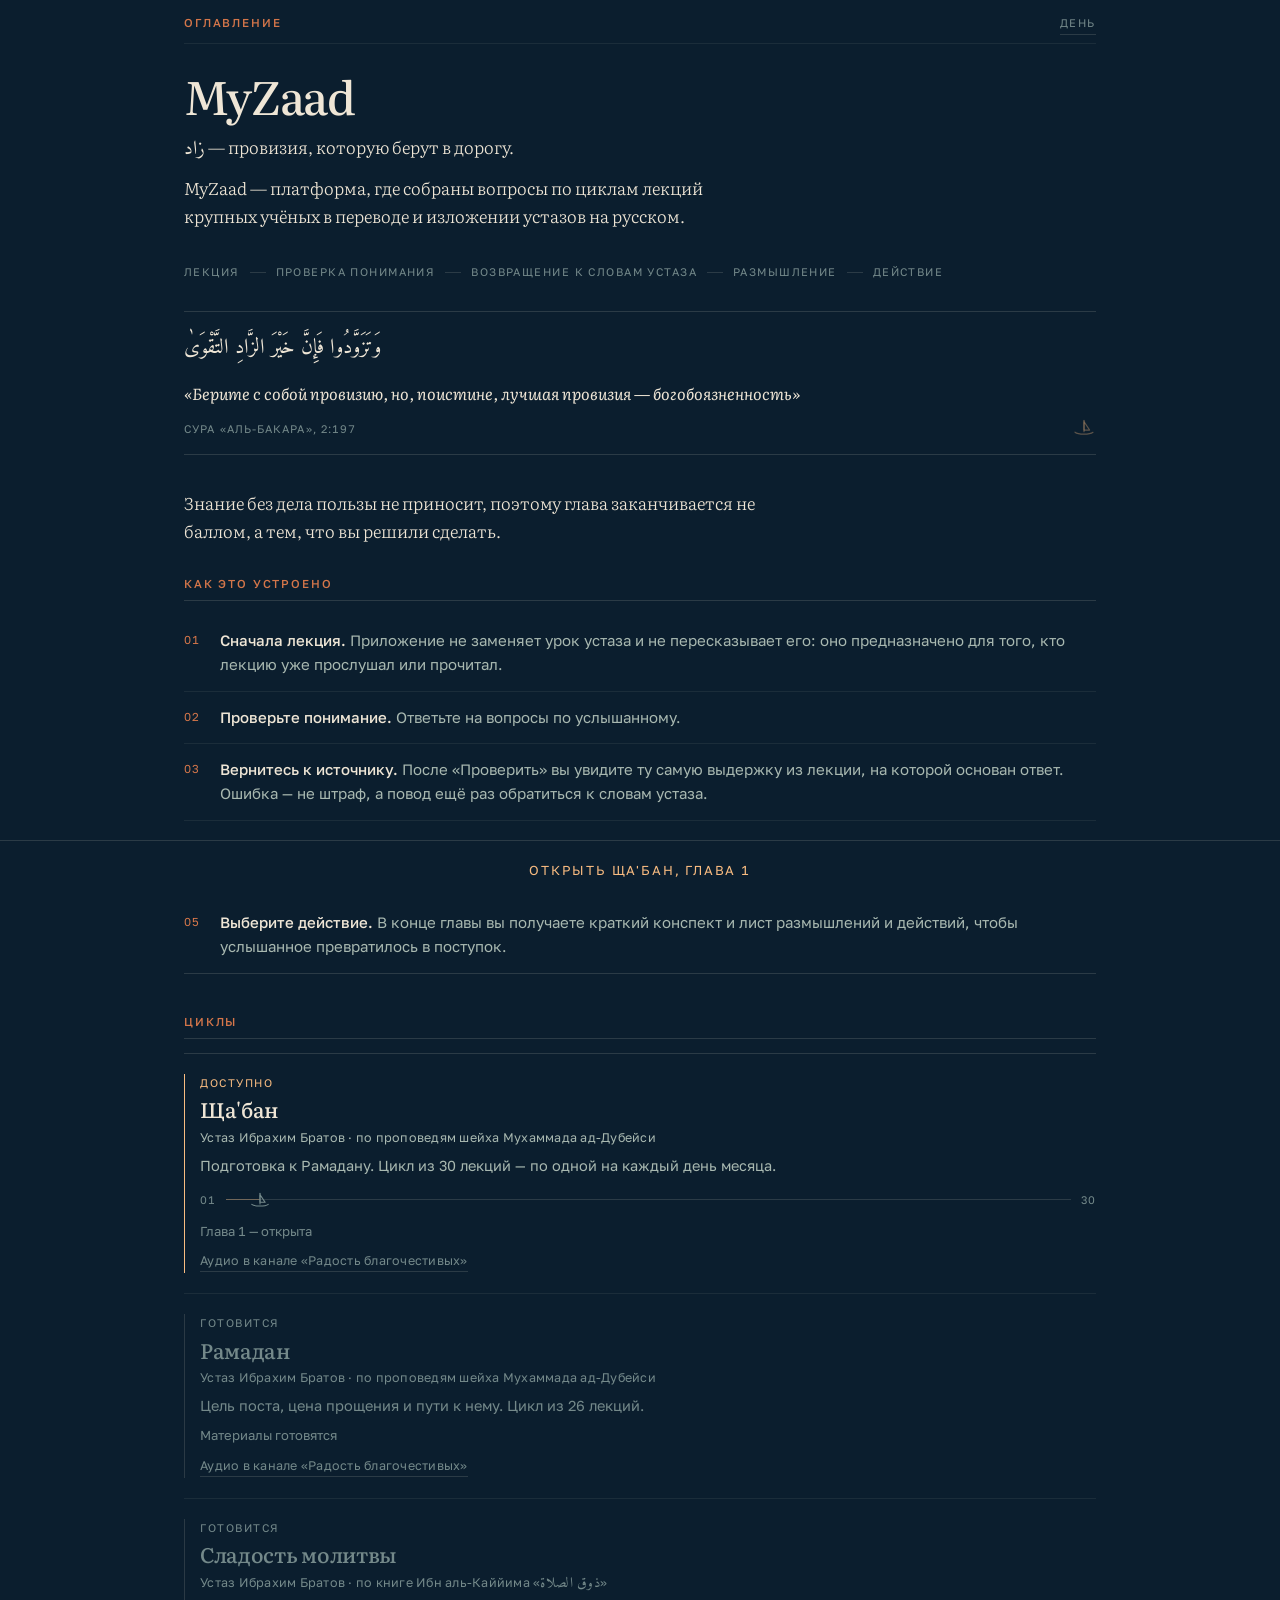
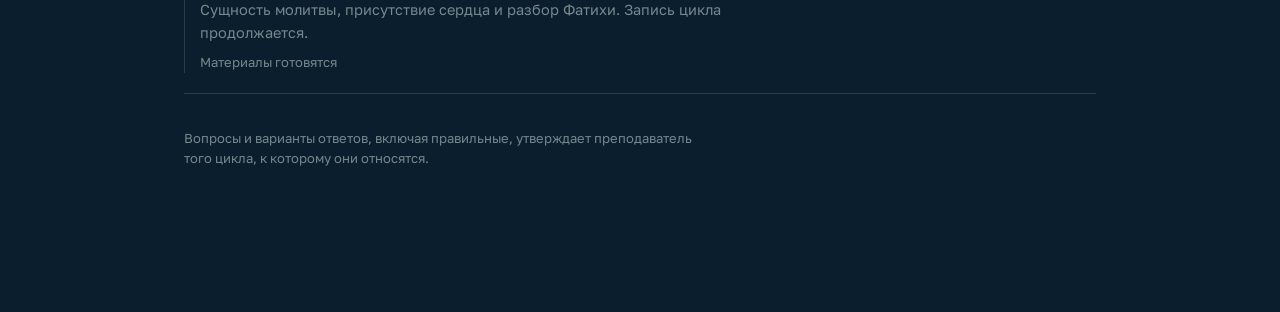
==== index.html @ 60ca64ca "Светлая тема: тот же мир на бумаге Ночь остаётся тем, что видно по умолчанию, — это и есть мир прило" ====
<!DOCTYPE html>
<html lang="ru">
<head>
<meta charset="UTF-8">
<meta name="viewport" content="width=device-width, initial-scale=1, viewport-fit=cover">
<meta name="theme-color" content="#0B1E2E">
<title>MyZaad — оглавление</title>
<link rel="icon" href="favicon.svg" type="image/svg+xml">
<link rel="icon" href="favicon-32.png" sizes="32x32" type="image/png">
<link rel="apple-touch-icon" href="apple-touch-icon.png">
<link rel="preconnect" href="https://fonts.googleapis.com">
<link rel="preconnect" href="https://fonts.gstatic.com" crossorigin>
<link href="https://fonts.googleapis.com/css2?family=Literata:ital,opsz,wght@0,7..72,300;0,7..72,400;0,7..72,500;0,7..72,600;1,7..72,400&family=Golos+Text:wght@400;500;600&family=Amiri:ital@0;1&display=swap" rel="stylesheet">
<script src="https://telegram.org/js/telegram-web-app.js"></script>
<script>/* тема ставится до первой отрисовки, иначе страница моргнёт ночью */
try{if(localStorage.getItem("myzaad_theme")==="day")document.documentElement.setAttribute("data-theme","day");}catch(e){}</script>
<link rel="stylesheet" href="style.css">
</head>
<body class="plan">

<div class="sheet">
  <header class="isnad">
    <p class="runhead">Оглавление</p>
    <button class="theme-switch" id="themeSwitch" type="button">День</button>
  </header>
  <div class="gauge"></div>

  <main>
    <h1>MyZaad</h1>
    <div class="lede">
      <p><span class="ar-inline" lang="ar" dir="rtl">زاد</span> — провизия, которую берут в дорогу.</p>
      <p>MyZaad — платформа, где собраны вопросы по циклам лекций крупных учёных в переводе и изложении устазов на русском.</p>
    </div>

    <p class="path" aria-label="Порядок работы с главой">
      <span>Лекция</span><span>Проверка понимания</span><span>Возвращение к словам устаза</span><span>Размышление</span><span>Действие</span>
    </p>

    <div class="card plan-ayah">
      <p class="quote-ar" lang="ar" dir="rtl">وَتَزَوَّدُوا فَإِنَّ خَيْرَ الزَّادِ التَّقْوَىٰ</p>
      <p class="quote-ru">«Берите с собой провизию, но, поистине, лучшая провизия — богобоязненность»</p>
      <p class="quote-src">Сура «Аль-Бакара», 2:197</p>
      <span class="ayah-mark" aria-hidden="true"></span>
    </div>

    <p class="lede lede-close">Знание без дела пользы не приносит, поэтому глава заканчивается не баллом, а тем, что вы решили сделать.</p>

    <h2 class="plan-head">Как это устроено</h2>
    <ol class="rules">
      <li><b>Сначала лекция.</b> Приложение не заменяет урок устаза и не пересказывает его: оно предназначено для того, кто лекцию уже прослушал или прочитал.</li>
      <li><b>Проверьте понимание.</b> Ответьте на вопросы по услышанному.</li>
      <li><b>Вернитесь к источнику.</b> После «Проверить» вы увидите ту самую выдержку из лекции, на которой основан ответ. Ошибка — не штраф, а повод ещё раз обратиться к словам устаза.</li>
      <li><b>Поразмышляйте.</b> Не у каждого вопроса есть проверяемый правильный ответ. Отдельные вопросы даны для личного размышления и не оцениваются.</li>
      <li><b>Выберите действие.</b> В конце главы вы получаете краткий конспект и лист размышлений и действий, чтобы услышанное превратилось в поступок.</li>
    </ol>

    <h2 class="plan-head">Циклы</h2>
    <ul class="cycles">
      <li class="cycle open">
        <p class="cycle-rubric">Доступно</p>
        <h3><a href="chapter.html?ch=1">Ща'бан</a></h3>
        <p class="cycle-teacher">Устаз Ибрахим Братов · по проповедям шейха Мухаммада ад-Дубейси</p>
        <p class="cycle-note">Подготовка к Рамадану. Цикл из 30 лекций — по одной на каждый день месяца.</p>
        <div class="journey" id="journeyShaban" hidden></div>
        <p class="cycle-state"><span id="ch1state">Глава 1 — открыта</span></p>
        <a class="cycle-audio" href="https://t.me/Mesiac_Shaaban_Ramadan" target="_blank" rel="noopener">Аудио в канале «Радость благочестивых»</a>
      </li>
      <li class="cycle">
        <p class="cycle-rubric">Готовится</p>
        <h3>Рамадан</h3>
        <p class="cycle-teacher">Устаз Ибрахим Братов · по проповедям шейха Мухаммада ад-Дубейси</p>
        <p class="cycle-note">Цель поста, цена прощения и пути к нему. Цикл из 26 лекций.</p>
        <p class="cycle-state">Материалы готовятся</p>
        <a class="cycle-audio" href="https://t.me/Mesiac_Shaaban_Ramadan" target="_blank" rel="noopener">Аудио в канале «Радость благочестивых»</a>
      </li>
      <li class="cycle">
        <p class="cycle-rubric">Готовится</p>
        <h3>Сладость молитвы</h3>
        <p class="cycle-teacher">Устаз Ибрахим Братов · по книге Ибн аль-Каййима «<span class="ar-inline" lang="ar" dir="rtl">ذوق الصلاة</span>»</p>
        <p class="cycle-note">Сущность молитвы, присутствие сердца и разбор Фатихи. Запись цикла продолжается.</p>
        <p class="cycle-state">Материалы готовятся</p>
      </li>
    </ul>

    <p class="plan-foot">Вопросы и варианты ответов, включая правильные, утверждает преподаватель того цикла, к которому они относятся.</p>
  </main>
</div>

<div class="colophon">
  <div class="colophon-inner">
    <a class="act act-go" href="chapter.html?ch=1">Открыть Ща'бан, глава 1</a>
  </div>
</div>

<script src="journey.js"></script>
<script>
(function(){
  var tg = window.Telegram && window.Telegram.WebApp;
  if(tg){ try{ tg.ready(); tg.expand(); }catch(e){} }

  // Состояние главы 1 читается из того же хранилища, что ведёт сама глава.
  var el = document.getElementById("ch1state");
  if(!el) return;
  try{
    var raw = localStorage.getItem("myzaad_ch1");
    if(!raw) return;
    var st = JSON.parse(raw);
    if(st.maxScore){
      el.textContent = "Глава 1 — пройдена, " + st.score + " из " + st.maxScore;
      el.className = "done";
    } else if(st.answers && Object.keys(st.answers).length){
      el.textContent = "Глава 1 — начата";
      el.className = "started";
    }
  }catch(e){}
})();

// Путь цикла: лодка идёт по линии от первого урока к последнему.
(function(){
  if(!window.MyZaadJourney) return;

  var doneShaban = 0;
  try{
    var raw = localStorage.getItem("myzaad_ch1");
    if(raw && JSON.parse(raw).maxScore) doneShaban = 1;   // глава 1 пройдена
  }catch(e){}

  MyZaadJourney.render(document.getElementById("journeyShaban"),
    { current: doneShaban, total: 30, name: "Ща'бан" });

  var sign = document.querySelector(".ayah-mark");
  if(sign) sign.innerHTML = MyZaadJourney.dhow;
})();
</script>
<script src="theme.js"></script>
</body>
</html>
---- style.css ----
/* ==========================================================================
   MyZaad — «Поля»
   Страница классического трактата: наборная полоса, рубрика в колонтитуле,
   выдержка из лекции на поле рядом со своей строкой.
   ========================================================================== */

:root{
  /* ночь — заливает всю поверхность, не акцент */
  --night:        #0B1E2E;
  --night-deep:   #071722;
  --night-raise:  #0F2838;
  --night-plate:  #10303F;

  /* письмо */
  --ink:          #EFE6D6;
  --ink-2:        #A8B8B0;
  --ink-3:        #74898A;

  /* лампа — ровно одно действие на экране */
  --lamp:         #F9BC81;
  --lamp-deep:    #B57135;

  /* киноварь — рубрики и пометы */
  --rubric:       #D4764A;
  --rubric-dim:   #7E3C26;

  /* купол — верно */
  --dome:         #5E9A6E;
  --dome-dim:     #2A4F39;

  /* линовка */
  --rule:         rgba(239,230,214,.14);
  --rule-soft:    rgba(239,230,214,.07);
  --rule-lamp:    rgba(249,188,129,.34);

  /* выделение и полоса прокрутки — у дня они свои */
  --select-bg:    #B57135;
  --select-ink:   #120A04;
  --scroll-thumb: #2B3A3F;

  --set:  "Literata", Georgia, "Times New Roman", serif;
  --app:  "Golos Text", system-ui, -apple-system, sans-serif;
  --ar:   "Amiri", "Scheherazade New", serif;

  --measure: 34em;
  --gutter: 20px;
  --ease: cubic-bezier(.16,1,.3,1);
  --t: 320ms;
}

/*
 * День — тот же мир, перевёрнутый на бумагу: мрамор и песчаник, набор
 * чернилами, рубрики киноварью. Палитра взята у конспекта, который был
 * бумажным с самого начала, чтобы светлых миров не стало два.
 *
 * Имена токенов остались ночными намеренно: --night значит «поверхность»,
 * --night-raise — «поверхность под курсором». Переименование задело бы
 * каждое правило в файле ради одного слова.
 */
:root[data-theme="day"]{
  --night:        #F7F1E1;
  --night-deep:   #EFE7D4;
  --night-raise:  #EFE7D4;
  --night-plate:  #E8DFC8;

  --ink:          #0B1E2E;
  --ink-2:        #4A5A60;
  --ink-3:        #65746F;

  --lamp:         #8A5A2B;
  --lamp-deep:    #B07E3C;

  --rubric:       #A8502F;
  --rubric-dim:   #C98B6E;

  --dome:         #2A5C3C;
  --dome-dim:     #8FB69C;

  --rule:         rgba(11,30,46,.20);
  --rule-soft:    rgba(11,30,46,.10);
  --rule-lamp:    rgba(138,90,43,.42);

  --select-bg:    #E3CFAE;
  --select-ink:   #0B1E2E;
  --scroll-thumb: #C8BFA6;
}

*{box-sizing:border-box;}
html{
  -webkit-text-size-adjust:100%;
  scrollbar-color: var(--lamp-deep) var(--night);
  scrollbar-width: thin;
}
body{
  margin:0;
  background:var(--night);
  color:var(--ink);
  font-family:var(--app);
  font-size:16px;
  line-height:1.6;
  font-variant-numeric: tabular-nums lining-nums;
  -webkit-font-smoothing:antialiased;
  padding-bottom: calc(96px + env(safe-area-inset-bottom));
}
::selection{background:var(--select-bg);color:var(--select-ink);}
::-webkit-scrollbar{width:10px;}
::-webkit-scrollbar-track{background:var(--night);}
::-webkit-scrollbar-thumb{background:var(--scroll-thumb);border:3px solid var(--night);}
::-webkit-scrollbar-thumb:hover{background:var(--lamp-deep);}
:focus{outline:none;}
:focus-visible{outline:1px solid var(--lamp);outline-offset:3px;}
button{font:inherit;color:inherit;background:none;border:0;padding:0;cursor:pointer;}
a{color:var(--lamp);text-underline-offset:3px;text-decoration-thickness:1px;}

/* --------------------------------------------------------------- колонтитул */
.sheet{
  max-width: 61em;
  margin:0 auto;
  padding: 0 var(--gutter);
}
.isnad{
  display:grid;
  grid-template-columns: 1fr auto auto;
  align-items:baseline;
  gap: 2px 16px;
  padding: calc(14px + env(safe-area-inset-top)) 0 8px;
}
.chain{
  grid-column:1;
  margin:0;
  font-size:11px;
  letter-spacing:.12em;
  text-transform:uppercase;
  color:var(--ink-3);
  line-height:1.5;
}
.runhead{
  grid-column:1;
  margin:0;
  font-size:11.5px;
  letter-spacing:.16em;
  text-transform:uppercase;
  color:var(--rubric);
  font-weight:500;
  min-height:1.5em;
}
.folio{
  grid-column:2;
  grid-row:1 / span 2;
  margin:0;
  align-self:center;
  display:flex;
  align-items:center;
  gap:7px;
  font-size:12.5px;
  letter-spacing:.06em;
  color:var(--ink-2);
}
.folio-rule{width:14px;height:1px;background:var(--rule);display:block;}
#stepLabel{color:var(--ink);}

/*
 * Смена темы. Надпись называет не нынешнее состояние, а то, что получишь,
 * нажав, — и это же сказано словами в aria-label, где догадываться нельзя.
 * Набрана как колонтитул рядом: та же высота строки, тот же разряд.
 */
.theme-switch{
  grid-column:3;
  grid-row:1 / span 2;
  align-self:center;
  font-size:11px;
  letter-spacing:.14em;
  text-transform:uppercase;
  color:var(--ink-3);
  border-bottom:1px solid var(--rule);
  padding:0 0 2px;
  transition:color var(--t) var(--ease), border-color var(--t) var(--ease);
}
.theme-switch:hover{color:var(--lamp);border-bottom-color:var(--rule-lamp);}

.gauge{height:1px;background:var(--rule-soft);position:relative;}
.gauge-fill{
  position:absolute;inset:0;
  background:var(--lamp-deep);
  transform:scaleX(0);
  transform-origin:left center;
  transition: transform var(--t) var(--ease);
}

/* ---------------------------------------------------------- наборная полоса */
main{padding: 26px 0 40px;}
.screen{display:none;}
.screen.active{display:block;}

@media (min-width: 900px){
  .screen.active{
    display:grid;
    grid-template-columns: minmax(0, var(--measure)) minmax(15em, 23em);
    column-gap: 44px;
    align-items:start;
  }
  .screen.active > *{grid-column:1;}
  .screen.active > .excerpt-box{
    grid-column:2;
    /* Охватывает все строки, иначе растягивает первую и сдвигает колонку набора. */
    grid-row: 1 / span 40;
    align-self:start;
  }
}

h1,h2,h3{
  font-family:var(--set);
  font-weight:500;
  letter-spacing:-.021em;
  line-height:1.16;
  margin:0 0 14px;
  color:var(--ink);
  text-wrap:balance;
}
h1{font-size:clamp(28px, 7.6vw, 38px);}
h2{font-size:clamp(23px, 5.9vw, 29px);}
h3{font-size:19px;}

p{margin:0 0 14px;}
.lede{
  text-wrap:pretty;
  font-family:var(--set);
  font-size:17px;
  line-height:1.62;
  color:var(--ink);
  font-weight:300;
}
.slogan{
  font-family:var(--set);
  font-style:italic;
  font-size:16px;
  color:var(--rubric);
  margin-bottom:18px;
}
.prompt-hint{
  font-size:13.5px;
  color:var(--ink-3);
  line-height:1.55;
}
/* Рубрика экрана живёт в колонтитуле, над заголовком её нет — исключений нет. */
.eyebrow{display:none;}

.icon-badge{
  width:26px;height:26px;
  margin:0 0 14px;
  color:var(--rubric);
}
.icon-badge svg{display:block;width:100%;height:100%;}

/* --------------------------------------------------------------- цитаты */
.card{
  border-top:1px solid var(--rule);
  border-bottom:1px solid var(--rule);
  padding:16px 0;
  margin:0 0 20px;
}
.quote-ar{
  font-family:var(--ar);
  font-size:21px;
  line-height:1.95;
  direction:rtl;
  text-align:left;
  color:var(--ink);
  margin-bottom:12px;
}
.quote-ru{
  font-family:var(--set);
  font-size:16px;
  line-height:1.6;
  font-style:italic;
  color:var(--ink);
}
.quote-src{
  font-size:11px;
  letter-spacing:.1em;
  text-transform:uppercase;
  color:var(--ink-3);
  margin:8px 0 0;
}
.quote-list{margin:0 0 4px;padding-left:1.1em;}
.quote-list ::marker,.quote-list li::marker,.notebook-callout li::marker{color:var(--rubric);}
.quote-list li{margin-bottom:5px;font-family:var(--set);font-size:15.5px;}

.principle-box{
  border-left:1px solid var(--rubric);
  padding:2px 0 2px 16px;
  margin:0 0 20px;
}
.principle-text{
  font-family:var(--set);
  font-style:italic;
  font-size:16px;
  line-height:1.58;
  margin:0;
}
.citation-box{
  border-top:1px solid var(--rule);
  padding:14px 0 0;
  margin:0 0 20px;
}
.citation-text{font-family:var(--set);font-size:15.5px;line-height:1.6;margin:0 0 6px;}
.citation-src{font-size:11px;letter-spacing:.1em;text-transform:uppercase;color:var(--ink-3);margin:0;}

/* ------------------------------------------------------- схемы и выноски */
.diagram-caption{
  font-size:11px;letter-spacing:.12em;text-transform:uppercase;
  color:var(--ink-3);margin:0 0 10px;
}
.flow-diagram{display:flex;flex-direction:column;align-items:stretch;gap:0;}
.flow-box{
  border:1px solid var(--rule);
  padding:11px 13px;
  font-size:14.5px;
  line-height:1.5;
  color:var(--ink);
}
.flow-box.accent{border-color:var(--rule-lamp);color:var(--lamp);}
.flow-arrow{display:flex;justify-content:center;padding:6px 0;color:var(--rubric);}
.flow-arrow svg{display:block;}

.notebook-callout{
  display:flex;gap:13px;
  border-top:1px solid var(--rule);
  border-bottom:1px solid var(--rule);
  padding:16px 0;margin:0 0 20px;
}
.notebook-callout .icon{color:var(--rubric);flex-shrink:0;line-height:1;}
.notebook-callout .icon svg{display:block;width:18px;height:18px;}
.notebook-callout p{margin:0 0 6px;font-size:15px;line-height:1.55;}
.notebook-callout ul{margin:6px 0 0;padding-left:1.1em;font-size:15px;}
.notebook-callout li{margin-bottom:4px;}

.timeline{margin:0 0 20px;}
.timeline-step{
  display:grid;
  grid-template-columns:2.4em 1fr;
  gap:0 14px;
  padding:13px 0;
  border-top:1px solid var(--rule-soft);
}
.timeline-step:first-child{border-top:1px solid var(--rule);}
.timeline-step:last-child{border-bottom:1px solid var(--rule);}
.timeline-num{
  font-size:12px;
  letter-spacing:.06em;
  color:var(--rubric);
  padding-top:3px;
}
.timeline-title{font-weight:500;margin:0 0 3px;font-size:15px;}
.timeline-desc{margin:0;font-size:14px;color:var(--ink-2);line-height:1.5;}

.prompt-card{
  border-left:1px solid var(--rule-lamp);
  padding:2px 0 2px 16px;
  margin:0 0 16px;
}
.prompt-text{font-family:var(--set);font-size:15.5px;line-height:1.6;margin:0 0 6px;}
.prompt-text:last-child{margin-bottom:0;}

.triptych{margin:0 0 20px;}
.triptych-block{
  border-top:1px solid var(--rule);
  padding:13px 0 13px 16px;
  position:relative;
}
.triptych-block::before{
  content:"";position:absolute;left:0;top:13px;bottom:13px;width:1px;background:var(--rubric-dim);
}
.triptych-block.c1::before{background:var(--rubric);}
.triptych-block.c2::before{background:var(--lamp-deep);}
.triptych-block.c3::before{background:var(--dome-dim);}
.triptych-block:last-child{border-bottom:1px solid var(--rule);}
.triptych-title{margin:0 0 3px;font-weight:500;font-size:15px;}
.triptych-sub{margin:0;font-size:14px;color:var(--ink-2);line-height:1.5;}

.audio-link{
  display:flex;align-items:center;gap:11px;
  border-top:1px solid var(--rule);
  border-bottom:1px solid var(--rule);
  padding:14px 0;margin:0 0 20px;
  text-decoration:none;color:var(--lamp);
  font-size:14.5px;
  transition:color var(--t) var(--ease);
}
.audio-link:hover{color:var(--ink);}
.audio-icon{display:flex;flex-shrink:0;}
.audio-icon svg{display:block;width:17px;height:17px;}
.audio-arrow{margin-left:auto;color:var(--ink-3);}
.audio-arrow svg{display:block;width:15px;height:15px;}

/* ------------------------------------------------------------- варианты */
.option-list{margin:0 0 14px;border-top:1px solid var(--rule);}
.option{
  display:flex;align-items:flex-start;gap:12px;
  width:100%;text-align:left;
  padding:14px 2px;
  border-bottom:1px solid var(--rule-soft);
  font-size:15px;line-height:1.5;
  transition:color var(--t) var(--ease), background var(--t) var(--ease);
}
.option:last-child{border-bottom:1px solid var(--rule);}
.option:hover{background:var(--night-raise);}
.option .dot{
  width:13px;height:13px;flex-shrink:0;margin-top:4px;
  border:1px solid var(--ink-3);
  border-radius:50%;
  transition:border-color var(--t) var(--ease), box-shadow var(--t) var(--ease);
}
.option.selected .dot{border-color:var(--lamp);box-shadow:inset 0 0 0 3px var(--lamp);}
.option.selected{color:var(--ink);}
.option.correct-mark{color:var(--dome);}
.option.correct-mark .dot{border-color:var(--dome);box-shadow:inset 0 0 0 3px var(--dome);}
.option.correct-mark::after{content:"верно";margin-left:auto;font-size:10.5px;letter-spacing:.12em;text-transform:uppercase;color:var(--dome);padding-left:10px;}
.option.wrong-mark{color:var(--rubric);}
.option.wrong-mark .dot{border-color:var(--rubric);box-shadow:inset 0 0 0 3px var(--rubric);}
.option.wrong-mark::after{content:"ваш выбор";margin-left:auto;font-size:10.5px;letter-spacing:.12em;text-transform:uppercase;color:var(--rubric);padding-left:10px;}

/* --------------------------------------------------------- верно/неверно */
.tf-item{
  padding:16px 0;
  border-bottom:1px solid var(--rule-soft);
  position:relative;
}
.tf-item:first-child{border-top:1px solid var(--rule);}
.tf-item:last-child{border-bottom:1px solid var(--rule);}
.tf-statement{font-size:15px;line-height:1.55;margin:0 0 11px;}
.tf-buttons{display:flex;gap:8px;}
.tf-btn{
  flex:0 0 auto;
  min-width:94px;
  padding:7px 14px;
  border:1px solid var(--rule);
  border-radius:2px;
  font-size:13px;
  letter-spacing:.02em;
  color:var(--ink-2);
  transition:border-color var(--t) var(--ease), color var(--t) var(--ease), font-weight var(--t) var(--ease);
}
.tf-btn:hover{border-color:var(--ink-3);color:var(--ink);}
.tf-btn.chosen{border-color:var(--lamp);color:var(--lamp);}
.tf-btn.right{border-color:var(--dome);color:var(--dome);font-weight:600;}
.btn-download .mk{display:inline-flex;}
.tf-btn.wrong{border-color:var(--rubric);color:var(--rubric);text-decoration:line-through;}
.tf-item.correct::before,
.tf-item.incorrect::before{
  content:"";position:absolute;left:-12px;top:16px;bottom:16px;width:1px;
}
.tf-item.correct::before{background:var(--dome);}
.tf-item.incorrect::before{background:var(--rubric);}

/* -------------------------------------------------------------- порядок */
.order-row{margin-bottom:10px;}
.order-row select{
  width:100%;
  padding:11px 12px;
  background:var(--night-raise);
  color:var(--ink);
  border:1px solid var(--rule);
  border-radius:2px;
  font-family:var(--app);
  font-size:14.5px;
  appearance:none;
  background-image:linear-gradient(45deg,transparent 50%,var(--ink-3) 50%),linear-gradient(135deg,var(--ink-3) 50%,transparent 50%);
  background-position:calc(100% - 17px) 50%, calc(100% - 12px) 50%;
  background-size:5px 5px, 5px 5px;
  background-repeat:no-repeat;
}
.order-row select:focus-visible{border-color:var(--lamp);}
.order-row select.select-correct{border-color:var(--dome);color:var(--dome);}
.order-row select.select-wrong{border-color:var(--rubric);color:var(--rubric);}

/* ------------------------------------------------------------- пропуски */
.fill-item{
  padding:15px 0;
  border-bottom:1px solid var(--rule-soft);
}
.fill-item:first-child{border-top:1px solid var(--rule);}
.fill-item:last-child{border-bottom:1px solid var(--rule);}
.fill-sentence{font-size:15px;line-height:1.85;margin:0;}
.fill-item select{
  padding:4px 22px 4px 8px;
  margin:0 3px;
  background:var(--night-raise);
  color:var(--lamp);
  border:0;
  border-bottom:1px solid var(--rule-lamp);
  border-radius:2px;
  font-family:var(--app);
  font-size:14.5px;
  appearance:none;
  background-image:linear-gradient(45deg,transparent 50%,var(--ink-3) 50%),linear-gradient(135deg,var(--ink-3) 50%,transparent 50%);
  background-position:calc(100% - 13px) 55%, calc(100% - 9px) 55%;
  background-size:5px 5px, 5px 5px;
  background-repeat:no-repeat;
}
.fill-item select.select-correct{color:var(--dome);border-bottom-color:var(--dome);}
.fill-item select.select-wrong{color:var(--rubric);border-bottom-color:var(--rubric);}

/* ----------------------------------------------------------- мультивыбор */
.check-list{border-top:1px solid var(--rule);margin-bottom:14px;}
.check-item{
  display:flex;align-items:flex-start;gap:12px;
  padding:13px 2px;
  border-bottom:1px solid var(--rule-soft);
  cursor:pointer;
  font-size:15px;line-height:1.5;
  position:relative;
  transition:background var(--t) var(--ease), color var(--t) var(--ease);
}
.check-item:last-child{border-bottom:1px solid var(--rule);}
.check-item:hover{background:var(--night-raise);}
.check-box{
  width:14px;height:14px;flex-shrink:0;margin-top:4px;
  border:1px solid var(--ink-3);
  border-radius:2px;
  display:flex;align-items:center;justify-content:center;
  color:transparent;
  transition:border-color var(--t) var(--ease), background var(--t) var(--ease);
}
.check-box svg{width:10px;height:10px;display:block;}
.check-item.selected .check-box{background:var(--lamp);border-color:var(--lamp);color:var(--night);}
.check-item.correct-mark{color:var(--dome);}
.check-item.correct-mark::before{content:"";position:absolute;left:-12px;top:13px;bottom:13px;width:1px;background:var(--dome);}
.check-item.correct-mark .check-box{border-color:var(--dome);}
.check-item.selected.correct-mark .check-box{background:var(--dome);border-color:var(--dome);}
.check-item.correct-mark::after{content:"в лекции есть";margin-left:auto;padding-left:10px;font-size:10.5px;letter-spacing:.1em;text-transform:uppercase;color:var(--dome);white-space:nowrap;}
.check-item.wrong-mark{color:var(--rubric);}
.check-item.wrong-mark::before{content:"";position:absolute;left:-12px;top:13px;bottom:13px;width:1px;background:var(--rubric);}
.check-item.wrong-mark .check-box{background:var(--rubric);border-color:var(--rubric);color:var(--night);}
.check-item.wrong-mark::after{content:"в лекции нет";margin-left:auto;padding-left:10px;font-size:10.5px;letter-spacing:.1em;text-transform:uppercase;color:var(--rubric);white-space:nowrap;}

/* -------------------------------------------------------------- проверка */
.btn-check{
  display:block;width:100%;
  padding:12px;
  border:1px solid var(--rule-lamp);
  border-radius:2px;
  color:var(--lamp);
  font-size:13.5px;
  letter-spacing:.09em;
  text-transform:uppercase;
  transition:background var(--t) var(--ease), border-color var(--t) var(--ease);
}
.btn-check:hover{background:var(--night-raise);border-color:var(--lamp);}
.btn-check[disabled]{
  border-color:var(--rule);
  color:var(--ink-3);
  cursor:default;
}

.error-msg{
  display:none;
  margin:11px 0 0;
  padding-left:13px;
  border-left:1px solid var(--rubric);
  font-size:13px;
  color:var(--rubric);
  line-height:1.45;
}
.error-msg.show{display:block;}

/* ----------------------------------------------- выдержка: въезд на поле */
.excerpt-box{
  display:none;
  margin:22px 0 0;
  padding:14px 0 14px 15px;
  border-left:1px solid var(--rule-lamp);
  position:relative;
}
/* Скобка, связывающая выдержку со строкой, которой она отвечает. */
.excerpt-box::before{
  content:"";position:absolute;
  left:0;
  top: calc(-1 * var(--tie-h, 22px));
  width:1px;
  height: var(--tie-h, 22px);
  background:var(--rule-lamp);
}
/* Колофон не должен накрывать выдержку, когда она въехала. */
.excerpt-box{scroll-margin-bottom:96px;}
.excerpt-box.show{
  display:block;
  animation: slide-in var(--t) var(--ease) both;
}
@keyframes slide-in{
  from{opacity:0;transform:translateX(-34px);}
  to{opacity:1;transform:none;}
}
@media (prefers-reduced-motion: reduce){
  .excerpt-box.show{animation:none;}
  .gauge-fill{transition:none;}
  *{transition-duration:1ms !important;}
}
.excerpt-label{
  font-size:10.5px;
  letter-spacing:.14em;
  text-transform:uppercase;
  color:var(--rubric);
  margin:0 0 7px;
}
.excerpt-text{
  font-family:var(--set);
  font-size:14.5px;
  line-height:1.62;
  font-style:italic;
  color:var(--ink);
  margin:0;
}

@media (min-width: 900px){
  .excerpt-box{
    margin-top:0;
    padding:0 0 0 18px;
  }
  .excerpt-box::before{
    left:-44px;top:0;width:44px;height:1px;
  }
}

/* ---------------------------------------------------------------- вскрыть */
.btn-reveal{
  display:block;width:100%;
  padding:13px;
  border:1px solid var(--rule-lamp);
  border-radius:2px;
  color:var(--lamp);
  font-size:14px;
  letter-spacing:.04em;
  transition:background var(--t) var(--ease);
}
.btn-reveal:hover{background:var(--night-raise);}
.reveal-box{display:none;}
.reveal-box.show{display:block;animation: slide-in var(--t) var(--ease) both;}
.reveal-list{margin:0 0 14px;padding:0;list-style:none;border-top:1px solid var(--rule);}
.reveal-list li{
  padding:13px 0 13px 16px;
  border-bottom:1px solid var(--rule-soft);
  font-family:var(--set);
  font-size:15px;line-height:1.55;
  position:relative;
}
.reveal-list li::before{content:"";position:absolute;left:0;top:19px;width:7px;height:1px;background:var(--rubric);}
.reveal-note{font-size:13px;color:var(--ink-3);font-style:italic;line-height:1.5;}
.memorize-banner{
  border-top:1px solid var(--rule-lamp);
  padding:13px 0 0;
  font-size:13.5px;
  letter-spacing:.03em;
  color:var(--lamp);
}

/* ---------------------------------------------------------------- итог */
.result-hero{padding:2px 0 24px;}
.result-line{
  font-family:var(--set);
  font-size:16.5px;
  line-height:1.55;
  color:var(--ink-2);
  margin:0;
}
/* Счёт — тихий факт в строке, а не заголовок: главу завершает не балл. */
.result-score{
  font-family:var(--set);
  font-size:inherit;
  color:var(--ink);
  white-space:nowrap;
}
.download-row{margin-top:8px;border-top:1px solid var(--rule);}
.btn-download{
  display:flex;width:100%;align-items:center;justify-content:space-between;gap:12px;
  padding:16px 2px;
  border-bottom:1px solid var(--rule-soft);
  font-size:15px;
  color:var(--ink);
  text-align:left;
  transition:color var(--t) var(--ease), background var(--t) var(--ease);
}
.btn-download:last-child{border-bottom:1px solid var(--rule);}
.btn-download .mk{width:16px;height:16px;color:var(--lamp);flex-shrink:0;}
.btn-download .mk svg{width:100%;height:100%;}
.btn-download:hover{background:var(--night-raise);color:var(--lamp);}

/* ------------------------------------------------------------- колофон */
.colophon{
  position:fixed;
  left:0;right:0;bottom:0;
  background:var(--night);
  border-top:1px solid var(--rule);
  padding-bottom: env(safe-area-inset-bottom);
  z-index:20;
}
.colophon-inner{
  max-width:61em;
  margin:0 auto;
  padding:0 var(--gutter);
  display:flex;
  align-items:stretch;
}
.act{
  padding:19px 14px;
  font-size:14px;
  letter-spacing:.05em;
  transition:color var(--t) var(--ease), background var(--t) var(--ease);
}
.act-back{
  color:var(--ink-3);
  border-right:1px solid var(--rule);
  min-width:92px;
  padding-left:0;
  text-align:left;
}
.act-back:hover{color:var(--ink);}
.act-go{
  flex:1;
  color:var(--lamp);
  text-align:center;
  letter-spacing:.14em;
  text-transform:uppercase;
  font-size:13px;
}
.act-go:hover{background:var(--night-raise);}

@media (max-width: 899px){
  /* Запас, чтобы выдержка могла уйти из-под колофона. */
  body{padding-bottom: calc(168px + env(safe-area-inset-bottom));}
}
@media (min-width: 900px){
  :root{--gutter:32px;}
  main{padding-top:34px;}
}

/* =========================================================== оглавление */
.plan main{padding:26px 0 48px;}
.plan h1{
  font-family:var(--set);
  font-size:clamp(32px, 9vw, 46px);
  font-weight:500;
  letter-spacing:-.025em;
  line-height:1.1;
  margin:0 0 12px;
}
.plan .lede{max-width:34em;margin-bottom:34px;}
.plan .lede p{margin:0 0 14px;}
.plan .lede p:last-child{margin-bottom:0;}

.plan-head{
  font-family:var(--app);
  font-size:11.5px;
  font-weight:500;
  letter-spacing:.16em;
  text-transform:uppercase;
  color:var(--rubric);
  margin:0 0 14px;
  padding-bottom:9px;
  border-bottom:1px solid var(--rule);
}

/* правила: номер стоит на поле, как рубрика в рукописи */
.rules{list-style:none;counter-reset:rule;margin:0 0 42px;padding:0;}
.rules li{
  counter-increment:rule;
  position:relative;
  padding:14px 0 14px 36px;
  border-bottom:1px solid var(--rule-soft);
  font-size:15px;
  line-height:1.58;
  color:var(--ink-2);
}
.rules li:last-child{border-bottom:1px solid var(--rule);}
.rules li::before{
  content:counter(rule, decimal-leading-zero);
  position:absolute;left:0;top:16px;
  font-size:11.5px;
  letter-spacing:.06em;
  color:var(--rubric);
}
.rules b{color:var(--ink);font-weight:500;}

/* циклы: ряды с линовкой, доступный помечен янтарной волосинкой */
.cycles{list-style:none;margin:0 0 34px;padding:0;border-top:1px solid var(--rule);}
.cycle{
  position:relative;
  padding:20px 0 20px 16px;
  border-bottom:1px solid var(--rule-soft);
}
.cycle:last-child{border-bottom:1px solid var(--rule);}
.cycle::before{
  content:"";position:absolute;left:0;top:20px;bottom:20px;width:1px;
  background:var(--rule);
}
.cycle.open::before{background:var(--lamp);}
.cycle-rubric{
  font-size:11px;letter-spacing:.14em;text-transform:uppercase;
  color:var(--ink-3);margin:0 0 6px;
}
.cycle.open .cycle-rubric{color:var(--lamp);}
.cycle h3{
  font-family:var(--set);
  font-size:21px;font-weight:500;letter-spacing:-.015em;
  margin:0 0 7px;
}
.cycle h3 a{color:var(--ink);text-decoration:none;}
.cycle h3 a:hover{color:var(--lamp);}
.cycle:not(.open) h3{color:var(--ink-3);}
.cycle-note{font-size:14.5px;line-height:1.55;color:var(--ink-2);margin:0 0 8px;max-width:40em;}
.cycle:not(.open) .cycle-note{color:var(--ink-3);}
.cycle-state{font-size:13px;color:var(--ink-3);margin:0;}
.cycle-state .done{color:var(--dome);}
.cycle-state .started{color:var(--lamp);}
.cycle-audio{
  display:inline-block;margin-top:10px;
  font-size:12.5px;letter-spacing:.02em;
  color:var(--ink-3);text-decoration:none;
  border-bottom:1px solid var(--rule);
}
.cycle-audio:hover{color:var(--lamp);border-bottom-color:var(--rule-lamp);}

.plan-foot{font-size:13px;line-height:1.55;color:var(--ink-3);max-width:40em;margin:0;}

/* действие в колофоне на оглавлении — ссылка, а не кнопка */
.colophon a.act-go{
  display:flex;align-items:center;justify-content:center;
  text-decoration:none;
}
.ar-inline{font-family:var(--ar);font-size:1.15em;line-height:1;unicode-bidi:isolate;}
.cycle-teacher{
  font-size:12.5px;line-height:1.5;
  letter-spacing:.02em;
  color:var(--ink-3);
  margin:0 0 7px;
}
.cycle.open .cycle-teacher{color:var(--ink-2);}
.btn-sheet{color:var(--lamp);text-decoration:none;}
.btn-sheet .mk{width:15px;height:15px;color:var(--lamp);flex-shrink:0;}
.btn-sheet .mk svg{width:100%;height:100%;}
/* Аят, от которого идёт название, стоит между лидом и правилами. */
.plan-ayah{margin:0 0 34px;}

/* ---------------------------------------- порядок работы: лекция → действие */
.path{
  display:flex;flex-wrap:wrap;align-items:center;
  gap:6px 0;
  margin:0 0 30px;
  font-size:11px;letter-spacing:.13em;text-transform:uppercase;
  color:var(--ink-3);
}
.path span{display:inline-flex;align-items:center;}
/* Связка принадлежит предыдущему шагу: при переносе строка начинается словом. */
.path span:not(:last-child)::after{
  content:"";display:block;
  width:16px;height:1px;margin:0 10px;
  background:var(--rule);
}
.plan .lede-close{margin:0 0 34px;}

/* --------------------------------------------------- путь цикла: дау на линии */
.journey{
  display:flex;align-items:center;gap:10px;
  margin:14px 0 12px;
  font-size:11px;letter-spacing:.08em;
  color:var(--ink-3);
}
.journey-end{flex-shrink:0;}
.journey-track{
  position:relative;flex:1;min-width:0;height:1px;
  background:var(--rule);
}
.journey-done{
  position:absolute;left:0;top:0;height:1px;
  background:var(--rule-lamp);
}
.journey-boat{
  position:absolute;top:50%;
  width:22px;height:19px;
  margin-left:-11px;
  transform:translateY(-50%);
  color:var(--lamp);
  display:block;
}
.journey-boat .dhow{width:100%;height:100%;display:block;}
/* В начале пути лодка ещё не вышла: горит приглушённо. */
.journey-start .journey-boat{color:var(--ink-3);}
.cycle:not(.open) .journey-boat{color:var(--ink-3);}
.cycle:not(.open) .journey-done{background:var(--rule);}

/* Тихая подпись у аята: та же лодка, вполсилы. */
.plan-ayah{position:relative;}
.ayah-mark{
  position:absolute;right:0;bottom:16px;
  width:24px;height:21px;
  color:var(--rule-lamp);
  pointer-events:none;
}
.ayah-mark .dhow{width:100%;height:100%;display:block;}
@media (max-width:560px){ .ayah-mark{display:none;} }

/* -------------------------------------------- провизия главы: что уносят */
.prov{margin:0 0 26px;}
.prov-head{
  font-family:var(--app);
  font-size:11px;font-weight:500;letter-spacing:.16em;text-transform:uppercase;
  color:var(--rubric);
  margin:0 0 12px;
  padding-bottom:8px;
  border-bottom:1px solid var(--rule);
}
.prov-list{list-style:none;margin:0;padding:0;}
.prov-list li{
  position:relative;
  padding:12px 0 12px 16px;
  border-bottom:1px solid var(--rule-soft);
  font-family:var(--set);
  font-size:15px;line-height:1.55;
}
.prov-list li:last-child{border-bottom:0;}
.prov-list li::before{
  content:"";position:absolute;left:0;top:19px;
  width:7px;height:1px;background:var(--rubric);
}
.prov-actions li::before{background:var(--lamp);}
.prov-note{
  font-size:14.5px;line-height:1.55;color:var(--ink-2);
  margin:0;padding-left:16px;
  border-left:1px solid var(--rule-lamp);
}
.result-line{display:block;}

/* -------------------------------------------------------------- курсор */
/*
 * Дау вместо стрелки: читатель идёт по материалу, везя с собой провизию.
 * Нос лодки стоит в горячей точке, поэтому клик попадает туда, куда смотрит
 * нос, а не в середину корпуса. Над тем, что можно нажать, лодка теплеет и
 * уходит на пиксель вперёд. Ни волн, ни следа, ни движения само по себе.
 *
 * Картинка на состояние — PNG 32x32, силуэт 24x21 в левом верхнем углу,
 * остальное прозрачно. Квадрат в 32 пикселя рисуют все системы.
 *
 * Объявления идут слоями, и порядок здесь — защита, а не стиль. Первая
 * строка работает везде; image-set() ниже перекрывает её там, где понят,
 * и отдаёт на экранах с высокой плотностью чёткий растр 64x64. Браузер,
 * который image-set() не разберёт, отбросит эту строку и останется
 * на первой. Если и картинка не загрузится, вступит курсор системы.
 */
@media (hover: hover) and (pointer: fine){
  html{
    cursor:url("cursor-dhow.png") 1 4, auto;
    cursor:-webkit-image-set(url("cursor-dhow.png") 1x, url("cursor-dhow@2x.png") 2x) 1 4, auto;
    cursor:image-set(url("cursor-dhow.png") 1x, url("cursor-dhow@2x.png") 2x) 1 4, auto;
  }

  a[href], button, label, summary, select,
  [role="button"], [role="radio"], [role="checkbox"]{
    cursor:url("cursor-dhow-hot.png") 0 3, pointer;
    cursor:-webkit-image-set(url("cursor-dhow-hot.png") 1x, url("cursor-dhow-hot@2x.png") 2x) 0 3, pointer;
    cursor:image-set(url("cursor-dhow-hot.png") 1x, url("cursor-dhow-hot@2x.png") 2x) 0 3, pointer;
  }

  /* Отвечено — нажимать больше нечего, лодка остывает обратно. */
  .btn-check[disabled], button[disabled], [aria-disabled="true"]{
    cursor:url("cursor-dhow.png") 1 4, default;
    cursor:-webkit-image-set(url("cursor-dhow.png") 1x, url("cursor-dhow@2x.png") 2x) 1 4, default;
    cursor:image-set(url("cursor-dhow.png") 1x, url("cursor-dhow@2x.png") 2x) 1 4, default;
  }

  /* На бумаге сине-серый дау утонул бы: день берёт чернила и киноварь. */
  :root[data-theme="day"]{
    cursor:url("cursor-dhow-day.png") 1 4, auto;
    cursor:image-set(url("cursor-dhow-day.png") 1x, url("cursor-dhow-day@2x.png") 2x) 1 4, auto;
  }
  :root[data-theme="day"] :is(a[href], button, label, summary, select,
  [role="button"], [role="radio"], [role="checkbox"]){
    cursor:url("cursor-dhow-day-hot.png") 0 3, pointer;
    cursor:image-set(url("cursor-dhow-day-hot.png") 1x, url("cursor-dhow-day-hot@2x.png") 2x) 0 3, pointer;
  }
  :root[data-theme="day"] :is(.btn-check[disabled], button[disabled], [aria-disabled="true"]){
    cursor:url("cursor-dhow-day.png") 1 4, default;
    cursor:image-set(url("cursor-dhow-day.png") 1x, url("cursor-dhow-day@2x.png") 2x) 1 4, default;
  }

  /* Ввод и правка текста остаются за системой. */
  input:not([type="checkbox"]):not([type="radio"]), textarea, [contenteditable="true"]{
    cursor:text;
  }
}
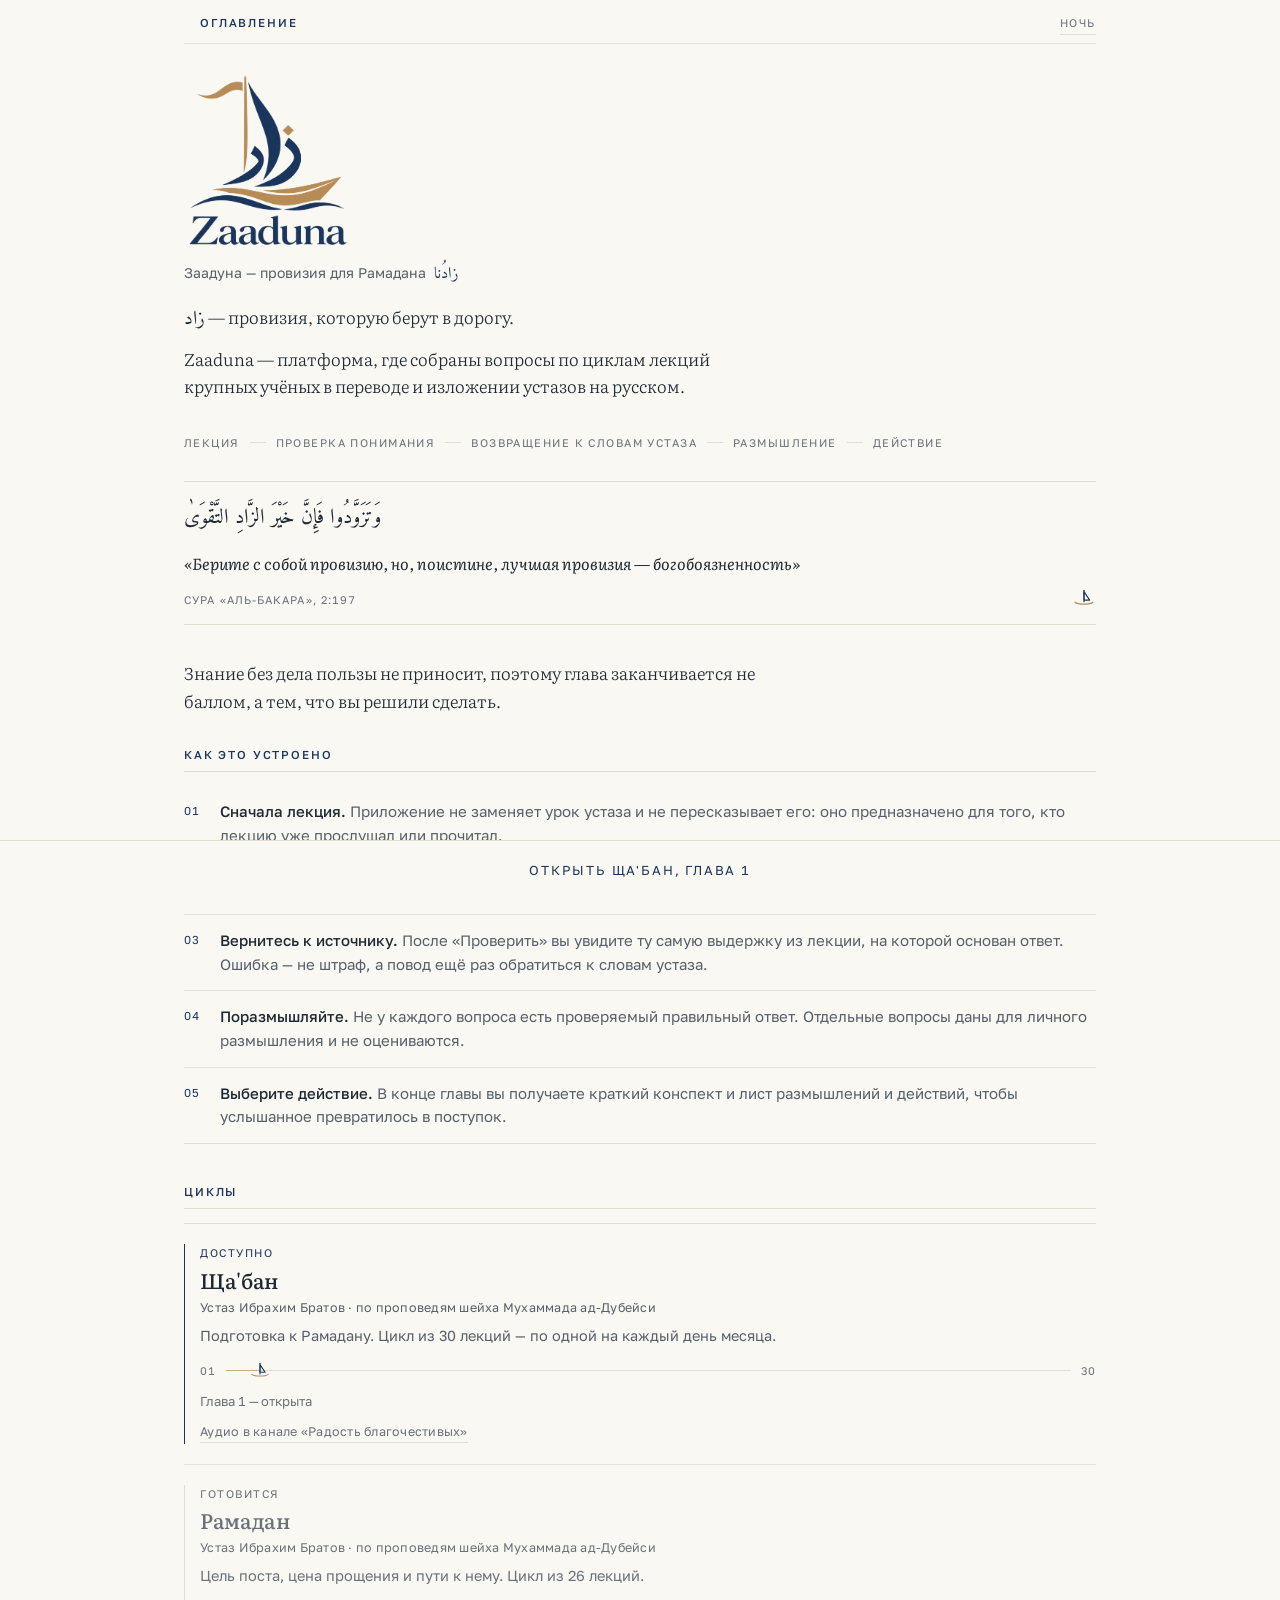
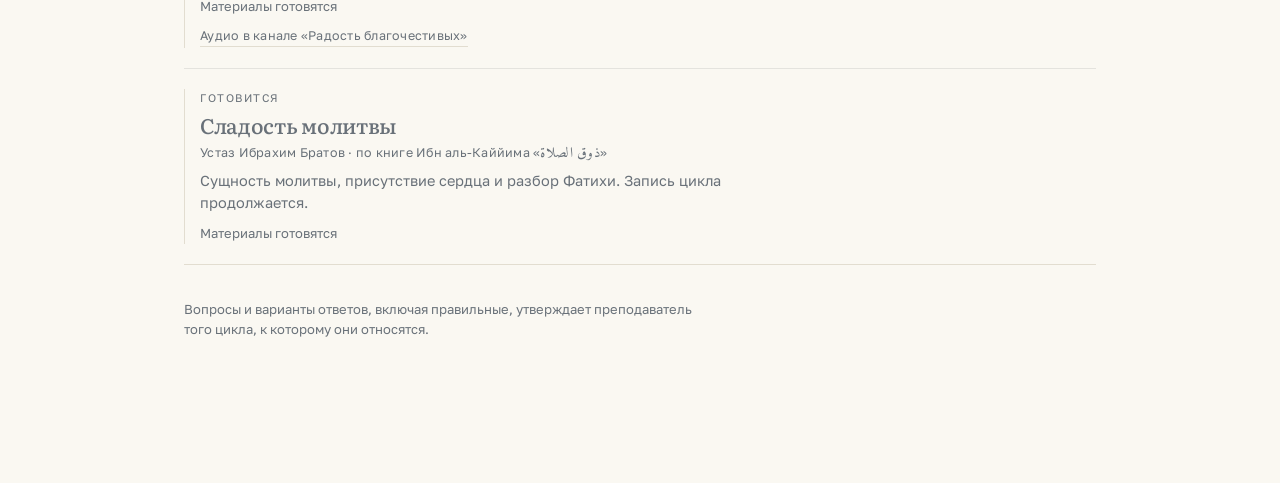
==== commit dc2a657c: "Zaaduna: новое имя, два цвета, логотип Платформа называется Zaaduna — زادُنا, «наша провизия». Имя з" ====
--- a/index.html
+++ b/index.html
@@ -3,17 +3,25 @@
 <head>
 <meta charset="UTF-8">
 <meta name="viewport" content="width=device-width, initial-scale=1, viewport-fit=cover">
-<meta name="theme-color" content="#0B1E2E">
-<title>MyZaad — оглавление</title>
-<link rel="icon" href="favicon.svg" type="image/svg+xml">
-<link rel="icon" href="favicon-32.png" sizes="32x32" type="image/png">
-<link rel="apple-touch-icon" href="apple-touch-icon.png">
+<meta name="theme-color" content="#1A355C">
+<title>Zaaduna — оглавление</title>
+<link rel="icon" href="assets/favicon-32.png" sizes="32x32" type="image/png">
+<link rel="icon" href="assets/favicon-64.png" sizes="64x64" type="image/png">
+<link rel="apple-touch-icon" href="assets/apple-touch-icon.png">
 <link rel="preconnect" href="https://fonts.googleapis.com">
 <link rel="preconnect" href="https://fonts.gstatic.com" crossorigin>
 <link href="https://fonts.googleapis.com/css2?family=Literata:ital,opsz,wght@0,7..72,300;0,7..72,400;0,7..72,500;0,7..72,600;1,7..72,400&family=Golos+Text:wght@400;500;600&family=Amiri:ital@0;1&display=swap" rel="stylesheet">
 <script src="https://telegram.org/js/telegram-web-app.js"></script>
-<script>/* тема ставится до первой отрисовки, иначе страница моргнёт ночью */
-try{if(localStorage.getItem("myzaad_theme")==="day")document.documentElement.setAttribute("data-theme","day");}catch(e){}</script>
+<script>/* Платформа переименована, ключи вместе с ней. Старые переносим, чтобы
+   читатель не потерял пройденное; "myzaad_" ниже — единственный след прежнего имени. */
+try{Object.keys(localStorage).forEach(function(k){if(k.indexOf("myzaad_")!==0)return;
+var n="zaaduna_"+k.slice(7);if(localStorage.getItem(n)===null)localStorage.setItem(n,localStorage.getItem(k));
+localStorage.removeItem(k);});}catch(e){}</script>
+<script>/* Тема ставится до первой отрисовки, иначе страница моргнёт чужим цветом.
+   Без сохранённого выбора тему задаёт система. */
+try{var t=localStorage.getItem("zaaduna_theme");
+if(t==="day"||t==="night"){t=(t==="day")?"light":"dark";localStorage.setItem("zaaduna_theme",t);}
+if(t==="light"||t==="dark")document.documentElement.setAttribute("data-theme",t);}catch(e){}</script>
 <link rel="stylesheet" href="style.css">
 </head>
 <body class="plan">
@@ -26,10 +34,16 @@
   <div class="gauge"></div>
 
   <main>
-    <h1>MyZaad</h1>
+    <h1 class="brand">
+      <picture>
+        <source srcset="assets/logo-full-dark.png" media="(prefers-color-scheme: dark)">
+        <img id="brandLogo" src="assets/logo-full.png" width="917" height="983" alt="Zaaduna" decoding="async">
+      </picture>
+    </h1>
+    <p class="brand-line">Заадуна — провизия для Рамадана <span class="ar-inline" lang="ar" dir="rtl">زادُنا</span></p>
     <div class="lede">
       <p><span class="ar-inline" lang="ar" dir="rtl">زاد</span> — провизия, которую берут в дорогу.</p>
-      <p>MyZaad — платформа, где собраны вопросы по циклам лекций крупных учёных в переводе и изложении устазов на русском.</p>
+      <p>Zaaduna — платформа, где собраны вопросы по циклам лекций крупных учёных в переводе и изложении устазов на русском.</p>
     </div>
 
     <p class="path" aria-label="Порядок работы с главой">
@@ -102,7 +116,7 @@
   var el = document.getElementById("ch1state");
   if(!el) return;
   try{
-    var raw = localStorage.getItem("myzaad_ch1");
+    var raw = localStorage.getItem("zaaduna_ch1");
     if(!raw) return;
     var st = JSON.parse(raw);
     if(st.maxScore){
@@ -117,19 +131,19 @@
 
 // Путь цикла: лодка идёт по линии от первого урока к последнему.
 (function(){
-  if(!window.MyZaadJourney) return;
+  if(!window.ZaadunaJourney) return;
 
   var doneShaban = 0;
   try{
-    var raw = localStorage.getItem("myzaad_ch1");
+    var raw = localStorage.getItem("zaaduna_ch1");
     if(raw && JSON.parse(raw).maxScore) doneShaban = 1;   // глава 1 пройдена
   }catch(e){}
 
-  MyZaadJourney.render(document.getElementById("journeyShaban"),
+  ZaadunaJourney.render(document.getElementById("journeyShaban"),
     { current: doneShaban, total: 30, name: "Ща'бан" });
 
   var sign = document.querySelector(".ayah-mark");
-  if(sign) sign.innerHTML = MyZaadJourney.dhow;
+  if(sign) sign.innerHTML = ZaadunaJourney.dhow;
 })();
 </script>
 <script src="theme.js"></script>
--- a/style.css
+++ b/style.css
@@ -1,42 +1,39 @@
 /* ==========================================================================
-   MyZaad — «Поля»
+   Zaaduna — «Поля»
    Страница классического трактата: наборная полоса, рубрика в колонтитуле,
    выдержка из лекции на поле рядом со своей строкой.
    ========================================================================== */
 
 :root{
-  /* ночь — заливает всю поверхность, не акцент */
-  --night:        #0B1E2E;
-  --night-deep:   #071722;
-  --night-raise:  #0F2838;
-  --night-plate:  #10303F;
-
-  /* письмо */
-  --ink:          #EFE6D6;
-  --ink-2:        #A8B8B0;
-  --ink-3:        #74898A;
-
-  /* лампа — ровно одно действие на экране */
-  --lamp:         #F9BC81;
-  --lamp-deep:    #B57135;
-
-  /* киноварь — рубрики и пометы */
-  --rubric:       #D4764A;
-  --rubric-dim:   #7E3C26;
-
-  /* купол — верно */
-  --dome:         #5E9A6E;
-  --dome-dim:     #2A4F39;
-
-  /* линовка */
-  --rule:         rgba(239,230,214,.14);
-  --rule-soft:    rgba(239,230,214,.07);
-  --rule-lamp:    rgba(249,188,129,.34);
-
-  /* выделение и полоса прокрутки — у дня они свои */
-  --select-bg:    #B57135;
-  --select-ink:   #120A04;
-  --scroll-thumb: #2B3A3F;
+  /*
+   * Палитра — два цвета и нейтральные, больше ничего. Тёмно-синий ведёт,
+   * золото отвечает за рамки и акценты: золотой текст на светлом фоне
+   * не проходит по контрасту (около 3:1), поэтому буквами говорит синий,
+   * а золото остаётся линией, подчёркиванием и заливкой.
+   */
+  --navy:        #1A355C;
+  --navy-dark:   #12274A;
+  --navy-tint:   #E8EDF3;
+  --gold:        #B68B55;
+  --gold-tint:   #F6EDD8;
+
+  --bg:          #FAF8F2;
+  --card:        #FFFFFF;
+  --ink:         #1E2A33;
+  --ink-soft:    #55606A;
+  --ink-faint:   #697179;   /* из брифа #8A929A давало 2.97:1 — ниже AA */
+  --line:        #E2DDD0;
+
+  /* Производные: линовка тоньше основной линии, рамка — золото вполсилы. */
+  --line-soft:    rgba(30,42,51,.10);
+  --gold-line:    rgba(182,139,85,.55);
+  --on-navy:      #FFFFFF;
+  --select-ink:   #FAF8F2;
+  --scroll-thumb: #C9D2DE;
+
+  /* Поверхность под курсором и выделение держатся на тех же двух цветах. */
+  --surface-raise: var(--navy-tint);
+  --select-bg:     var(--navy);
 
   --set:  "Literata", Georgia, "Times New Roman", serif;
   --app:  "Golos Text", system-ui, -apple-system, sans-serif;
@@ -49,51 +46,63 @@
 }
 
 /*
- * День — тот же мир, перевёрнутый на бумагу: мрамор и песчаник, набор
- * чернилами, рубрики киноварью. Палитра взята у конспекта, который был
- * бумажным с самого начала, чтобы светлых миров не стало два.
- *
- * Имена токенов остались ночными намеренно: --night значит «поверхность»,
- * --night-raise — «поверхность под курсором». Переименование задело бы
- * каждое правило в файле ради одного слова.
+ * Тёмная тема. Без сохранённого выбора её задаёт система; кнопка в шапке
+ * перекрывает систему, и тогда на <html> стоит data-theme. Набор повторён
+ * дважды, потому что в CSS нет способа дать одному объявлению два адреса,
+ * один из которых лежит внутри media.
  */
-:root[data-theme="day"]{
-  --night:        #F7F1E1;
-  --night-deep:   #EFE7D4;
-  --night-raise:  #EFE7D4;
-  --night-plate:  #E8DFC8;
-
-  --ink:          #0B1E2E;
-  --ink-2:        #4A5A60;
-  --ink-3:        #65746F;
-
-  --lamp:         #8A5A2B;
-  --lamp-deep:    #B07E3C;
-
-  --rubric:       #A8502F;
-  --rubric-dim:   #C98B6E;
-
-  --dome:         #2A5C3C;
-  --dome-dim:     #8FB69C;
-
-  --rule:         rgba(11,30,46,.20);
-  --rule-soft:    rgba(11,30,46,.10);
-  --rule-lamp:    rgba(138,90,43,.42);
-
-  --select-bg:    #E3CFAE;
-  --select-ink:   #0B1E2E;
-  --scroll-thumb: #C8BFA6;
+@media (prefers-color-scheme: dark){
+  :root:not([data-theme="light"]){
+  --navy:        #7FA6D6;
+  --navy-dark:   #A9C4E6;
+  --navy-tint:   #1B2736;
+  --gold:        #D2AE5C;
+  --gold-tint:   #2C2617;
+
+  --bg:          #14181C;
+  --card:        #1D2227;
+  --ink:         #EDEBE3;
+  --ink-soft:    #A9B2BB;
+  --ink-faint:   #7E8791;   /* из брифа #737C85 давало 4.21:1 — ниже AA */
+  --line:        #303840;
+
+  --line-soft:    rgba(237,235,227,.10);
+  --gold-line:    rgba(210,174,92,.55);
+  --on-navy:      #14181C;
+  --select-ink:   #14181C;
+  --scroll-thumb: #38424C;
+  }
+}
+:root[data-theme="dark"]{
+  --navy:        #7FA6D6;
+  --navy-dark:   #A9C4E6;
+  --navy-tint:   #1B2736;
+  --gold:        #D2AE5C;
+  --gold-tint:   #2C2617;
+
+  --bg:          #14181C;
+  --card:        #1D2227;
+  --ink:         #EDEBE3;
+  --ink-soft:    #A9B2BB;
+  --ink-faint:   #7E8791;   /* из брифа #737C85 давало 4.21:1 — ниже AA */
+  --line:        #303840;
+
+  --line-soft:    rgba(237,235,227,.10);
+  --gold-line:    rgba(210,174,92,.55);
+  --on-navy:      #14181C;
+  --select-ink:   #14181C;
+  --scroll-thumb: #38424C;
 }
 
 *{box-sizing:border-box;}
 html{
   -webkit-text-size-adjust:100%;
-  scrollbar-color: var(--lamp-deep) var(--night);
+  scrollbar-color: var(--gold) var(--bg);
   scrollbar-width: thin;
 }
 body{
   margin:0;
-  background:var(--night);
+  background:var(--bg);
   color:var(--ink);
   font-family:var(--app);
   font-size:16px;
@@ -104,13 +113,13 @@
 }
 ::selection{background:var(--select-bg);color:var(--select-ink);}
 ::-webkit-scrollbar{width:10px;}
-::-webkit-scrollbar-track{background:var(--night);}
-::-webkit-scrollbar-thumb{background:var(--scroll-thumb);border:3px solid var(--night);}
-::-webkit-scrollbar-thumb:hover{background:var(--lamp-deep);}
+::-webkit-scrollbar-track{background:var(--bg);}
+::-webkit-scrollbar-thumb{background:var(--scroll-thumb);border:3px solid var(--bg);}
+::-webkit-scrollbar-thumb:hover{background:var(--gold);}
 :focus{outline:none;}
-:focus-visible{outline:1px solid var(--lamp);outline-offset:3px;}
+:focus-visible{outline:1px solid var(--navy);outline-offset:3px;}
 button{font:inherit;color:inherit;background:none;border:0;padding:0;cursor:pointer;}
-a{color:var(--lamp);text-underline-offset:3px;text-decoration-thickness:1px;}
+a{color:var(--navy);text-underline-offset:3px;text-decoration-thickness:1px;}
 
 /* --------------------------------------------------------------- колонтитул */
 .sheet{
@@ -118,34 +127,58 @@
   margin:0 auto;
   padding: 0 var(--gutter);
 }
+/* ------------------------------------------------------------- логотип */
+/*
+ * Имя платформы показано самим логотипом, а не набрано шрифтом: в alt
+ * лежит «Zaaduna», поэтому заголовок остаётся заголовком и для чтеца.
+ * Тёмный вариант подставляет <picture> по настройке системы; когда
+ * читатель выбрал тему кнопкой, картинку меняет theme.js — media-запрос
+ * про его выбор ничего не знает.
+ */
+.brand{margin:0 0 10px;line-height:0;}
+.brand img{display:block;width:clamp(132px, 34vw, 168px);height:auto;}
+.brand-line{
+  font-size:14px;line-height:1.5;
+  color:var(--ink-soft);
+  margin:0 0 20px;
+}
+.brand-line .ar-inline{color:var(--navy);margin-left:4px;}
+
+.brand-mark{
+  grid-column:1;grid-row:1 / span 2;
+  align-self:center;
+  display:block;line-height:0;
+}
+.brand-mark img{display:block;height:28px;width:auto;}
+
 .isnad{
   display:grid;
-  grid-template-columns: 1fr auto auto;
+  grid-template-columns: auto 1fr auto auto;
   align-items:baseline;
   gap: 2px 16px;
   padding: calc(14px + env(safe-area-inset-top)) 0 8px;
 }
 .chain{
-  grid-column:1;
+  grid-column:2;
   margin:0;
   font-size:11px;
   letter-spacing:.12em;
   text-transform:uppercase;
-  color:var(--ink-3);
+  color:var(--ink-faint);
   line-height:1.5;
 }
 .runhead{
-  grid-column:1;
+  grid-column:2;
   margin:0;
   font-size:11.5px;
   letter-spacing:.16em;
   text-transform:uppercase;
-  color:var(--rubric);
+  color:var(--navy);
   font-weight:500;
   min-height:1.5em;
 }
 .folio{
-  grid-column:2;
+  grid-column:3;
   grid-row:1 / span 2;
   margin:0;
   align-self:center;
@@ -154,9 +187,9 @@
   gap:7px;
   font-size:12.5px;
   letter-spacing:.06em;
-  color:var(--ink-2);
-}
-.folio-rule{width:14px;height:1px;background:var(--rule);display:block;}
+  color:var(--ink-soft);
+}
+.folio-rule{width:14px;height:1px;background:var(--line);display:block;}
 #stepLabel{color:var(--ink);}
 
 /*
@@ -165,23 +198,23 @@
  * Набрана как колонтитул рядом: та же высота строки, тот же разряд.
  */
 .theme-switch{
-  grid-column:3;
+  grid-column:4;
   grid-row:1 / span 2;
   align-self:center;
   font-size:11px;
   letter-spacing:.14em;
   text-transform:uppercase;
-  color:var(--ink-3);
-  border-bottom:1px solid var(--rule);
+  color:var(--ink-faint);
+  border-bottom:1px solid var(--line);
   padding:0 0 2px;
   transition:color var(--t) var(--ease), border-color var(--t) var(--ease);
 }
-.theme-switch:hover{color:var(--lamp);border-bottom-color:var(--rule-lamp);}
-
-.gauge{height:1px;background:var(--rule-soft);position:relative;}
+.theme-switch:hover{color:var(--navy);border-bottom-color:var(--gold-line);}
+
+.gauge{height:1px;background:var(--line-soft);position:relative;}
 .gauge-fill{
   position:absolute;inset:0;
-  background:var(--lamp-deep);
+  background:var(--gold);
   transform:scaleX(0);
   transform-origin:left center;
   transition: transform var(--t) var(--ease);
@@ -234,12 +267,12 @@
   font-family:var(--set);
   font-style:italic;
   font-size:16px;
-  color:var(--rubric);
+  color:var(--navy);
   margin-bottom:18px;
 }
 .prompt-hint{
   font-size:13.5px;
-  color:var(--ink-3);
+  color:var(--ink-faint);
   line-height:1.55;
 }
 /* Рубрика экрана живёт в колонтитуле, над заголовком её нет — исключений нет. */
@@ -248,14 +281,14 @@
 .icon-badge{
   width:26px;height:26px;
   margin:0 0 14px;
-  color:var(--rubric);
+  color:var(--navy);
 }
 .icon-badge svg{display:block;width:100%;height:100%;}
 
 /* --------------------------------------------------------------- цитаты */
 .card{
-  border-top:1px solid var(--rule);
-  border-bottom:1px solid var(--rule);
+  border-top:1px solid var(--line);
+  border-bottom:1px solid var(--line);
   padding:16px 0;
   margin:0 0 20px;
 }
@@ -279,15 +312,15 @@
   font-size:11px;
   letter-spacing:.1em;
   text-transform:uppercase;
-  color:var(--ink-3);
+  color:var(--ink-faint);
   margin:8px 0 0;
 }
 .quote-list{margin:0 0 4px;padding-left:1.1em;}
-.quote-list ::marker,.quote-list li::marker,.notebook-callout li::marker{color:var(--rubric);}
+.quote-list ::marker,.quote-list li::marker,.notebook-callout li::marker{color:var(--navy);}
 .quote-list li{margin-bottom:5px;font-family:var(--set);font-size:15.5px;}
 
 .principle-box{
-  border-left:1px solid var(--rubric);
+  border-left:1px solid var(--navy);
   padding:2px 0 2px 16px;
   margin:0 0 20px;
 }
@@ -299,37 +332,37 @@
   margin:0;
 }
 .citation-box{
-  border-top:1px solid var(--rule);
+  border-top:1px solid var(--line);
   padding:14px 0 0;
   margin:0 0 20px;
 }
 .citation-text{font-family:var(--set);font-size:15.5px;line-height:1.6;margin:0 0 6px;}
-.citation-src{font-size:11px;letter-spacing:.1em;text-transform:uppercase;color:var(--ink-3);margin:0;}
+.citation-src{font-size:11px;letter-spacing:.1em;text-transform:uppercase;color:var(--ink-faint);margin:0;}
 
 /* ------------------------------------------------------- схемы и выноски */
 .diagram-caption{
   font-size:11px;letter-spacing:.12em;text-transform:uppercase;
-  color:var(--ink-3);margin:0 0 10px;
+  color:var(--ink-faint);margin:0 0 10px;
 }
 .flow-diagram{display:flex;flex-direction:column;align-items:stretch;gap:0;}
 .flow-box{
-  border:1px solid var(--rule);
+  border:1px solid var(--line);
   padding:11px 13px;
   font-size:14.5px;
   line-height:1.5;
   color:var(--ink);
 }
-.flow-box.accent{border-color:var(--rule-lamp);color:var(--lamp);}
-.flow-arrow{display:flex;justify-content:center;padding:6px 0;color:var(--rubric);}
+.flow-box.accent{border-color:var(--gold-line);color:var(--navy);}
+.flow-arrow{display:flex;justify-content:center;padding:6px 0;color:var(--navy);}
 .flow-arrow svg{display:block;}
 
 .notebook-callout{
   display:flex;gap:13px;
-  border-top:1px solid var(--rule);
-  border-bottom:1px solid var(--rule);
+  border-top:1px solid var(--line);
+  border-bottom:1px solid var(--line);
   padding:16px 0;margin:0 0 20px;
 }
-.notebook-callout .icon{color:var(--rubric);flex-shrink:0;line-height:1;}
+.notebook-callout .icon{color:var(--navy);flex-shrink:0;line-height:1;}
 .notebook-callout .icon svg{display:block;width:18px;height:18px;}
 .notebook-callout p{margin:0 0 6px;font-size:15px;line-height:1.55;}
 .notebook-callout ul{margin:6px 0 0;padding-left:1.1em;font-size:15px;}
@@ -341,21 +374,21 @@
   grid-template-columns:2.4em 1fr;
   gap:0 14px;
   padding:13px 0;
-  border-top:1px solid var(--rule-soft);
-}
-.timeline-step:first-child{border-top:1px solid var(--rule);}
-.timeline-step:last-child{border-bottom:1px solid var(--rule);}
+  border-top:1px solid var(--line-soft);
+}
+.timeline-step:first-child{border-top:1px solid var(--line);}
+.timeline-step:last-child{border-bottom:1px solid var(--line);}
 .timeline-num{
   font-size:12px;
   letter-spacing:.06em;
-  color:var(--rubric);
+  color:var(--navy);
   padding-top:3px;
 }
 .timeline-title{font-weight:500;margin:0 0 3px;font-size:15px;}
-.timeline-desc{margin:0;font-size:14px;color:var(--ink-2);line-height:1.5;}
+.timeline-desc{margin:0;font-size:14px;color:var(--ink-soft);line-height:1.5;}
 
 .prompt-card{
-  border-left:1px solid var(--rule-lamp);
+  border-left:1px solid var(--gold-line);
   padding:2px 0 2px 16px;
   margin:0 0 16px;
 }
@@ -364,192 +397,210 @@
 
 .triptych{margin:0 0 20px;}
 .triptych-block{
-  border-top:1px solid var(--rule);
+  border-top:1px solid var(--line);
   padding:13px 0 13px 16px;
   position:relative;
 }
 .triptych-block::before{
-  content:"";position:absolute;left:0;top:13px;bottom:13px;width:1px;background:var(--rubric-dim);
-}
-.triptych-block.c1::before{background:var(--rubric);}
-.triptych-block.c2::before{background:var(--lamp-deep);}
-.triptych-block.c3::before{background:var(--dome-dim);}
-.triptych-block:last-child{border-bottom:1px solid var(--rule);}
+  content:"";position:absolute;left:0;top:13px;bottom:13px;width:1px;background:var(--gold);
+}
+.triptych-block.c1::before{background:var(--navy);}
+.triptych-block.c2::before{background:var(--gold);}
+.triptych-block.c3::before{background:var(--navy-dark);}
+.triptych-block:last-child{border-bottom:1px solid var(--line);}
 .triptych-title{margin:0 0 3px;font-weight:500;font-size:15px;}
-.triptych-sub{margin:0;font-size:14px;color:var(--ink-2);line-height:1.5;}
+.triptych-sub{margin:0;font-size:14px;color:var(--ink-soft);line-height:1.5;}
 
 .audio-link{
   display:flex;align-items:center;gap:11px;
-  border-top:1px solid var(--rule);
-  border-bottom:1px solid var(--rule);
+  border-top:1px solid var(--line);
+  border-bottom:1px solid var(--line);
   padding:14px 0;margin:0 0 20px;
-  text-decoration:none;color:var(--lamp);
+  text-decoration:none;color:var(--navy);
   font-size:14.5px;
   transition:color var(--t) var(--ease);
 }
 .audio-link:hover{color:var(--ink);}
 .audio-icon{display:flex;flex-shrink:0;}
 .audio-icon svg{display:block;width:17px;height:17px;}
-.audio-arrow{margin-left:auto;color:var(--ink-3);}
+.audio-arrow{margin-left:auto;color:var(--ink-faint);}
 .audio-arrow svg{display:block;width:15px;height:15px;}
 
 /* ------------------------------------------------------------- варианты */
-.option-list{margin:0 0 14px;border-top:1px solid var(--rule);}
+.option-list{margin:0 0 14px;border-top:1px solid var(--line);}
 .option{
   display:flex;align-items:flex-start;gap:12px;
   width:100%;text-align:left;
   padding:14px 2px;
-  border-bottom:1px solid var(--rule-soft);
+  border-bottom:1px solid var(--line-soft);
   font-size:15px;line-height:1.5;
   transition:color var(--t) var(--ease), background var(--t) var(--ease);
 }
-.option:last-child{border-bottom:1px solid var(--rule);}
-.option:hover{background:var(--night-raise);}
+.option:last-child{border-bottom:1px solid var(--line);}
+.option:hover{background:var(--surface-raise);}
 .option .dot{
   width:13px;height:13px;flex-shrink:0;margin-top:4px;
-  border:1px solid var(--ink-3);
+  border:1px solid var(--ink-faint);
   border-radius:50%;
   transition:border-color var(--t) var(--ease), box-shadow var(--t) var(--ease);
 }
-.option.selected .dot{border-color:var(--lamp);box-shadow:inset 0 0 0 3px var(--lamp);}
+.option.selected .dot{border-color:var(--navy);box-shadow:inset 0 0 0 3px var(--navy);}
 .option.selected{color:var(--ink);}
-.option.correct-mark{color:var(--dome);}
-.option.correct-mark .dot{border-color:var(--dome);box-shadow:inset 0 0 0 3px var(--dome);}
-.option.correct-mark::after{content:"верно";margin-left:auto;font-size:10.5px;letter-spacing:.12em;text-transform:uppercase;color:var(--dome);padding-left:10px;}
-.option.wrong-mark{color:var(--rubric);}
-.option.wrong-mark .dot{border-color:var(--rubric);box-shadow:inset 0 0 0 3px var(--rubric);}
-.option.wrong-mark::after{content:"ваш выбор";margin-left:auto;font-size:10.5px;letter-spacing:.12em;text-transform:uppercase;color:var(--rubric);padding-left:10px;}
+/*
+ * Верно — синяя заливка, неверно — золотая рамка и подложка. Цвет здесь
+ * никогда не работает один: рядом всегда знак и слово, иначе ответ не
+ * прочитает ни дальтоник, ни тот, кто печатает лист начерно.
+ * Рамка нарисована outline со сдвигом внутрь, чтобы строка не прыгала.
+ */
+.option.correct-mark{background:var(--navy);color:var(--on-navy);}
+.option.correct-mark .dot{border-color:var(--on-navy);box-shadow:inset 0 0 0 3px var(--on-navy);}
+.option.correct-mark::after{content:"✓ верно";margin-left:auto;font-size:10.5px;letter-spacing:.12em;text-transform:uppercase;color:var(--on-navy);padding-left:10px;white-space:nowrap;}
+.option.wrong-mark{background:var(--gold-tint);color:var(--ink);outline:2px solid var(--gold);outline-offset:-2px;}
+.option.wrong-mark .dot{border-color:var(--gold);box-shadow:inset 0 0 0 3px var(--gold);}
+.option.wrong-mark::after{content:"✗ неверно";margin-left:auto;font-size:10.5px;letter-spacing:.12em;text-transform:uppercase;color:var(--ink-soft);padding-left:10px;white-space:nowrap;}
+
+/* Отмеченная строка выходит заливкой в поля, но текст остаётся на месте:
+   отрицательное поле ровно компенсировано отступом. */
+.option.correct-mark, .option.wrong-mark,
+.check-item.correct-mark, .check-item.wrong-mark{
+  margin-left:-12px;margin-right:-12px;
+  padding-left:14px;padding-right:14px;
+}
 
 /* --------------------------------------------------------- верно/неверно */
 .tf-item{
   padding:16px 0;
-  border-bottom:1px solid var(--rule-soft);
+  border-bottom:1px solid var(--line-soft);
   position:relative;
 }
-.tf-item:first-child{border-top:1px solid var(--rule);}
-.tf-item:last-child{border-bottom:1px solid var(--rule);}
+.tf-item:first-child{border-top:1px solid var(--line);}
+.tf-item:last-child{border-bottom:1px solid var(--line);}
 .tf-statement{font-size:15px;line-height:1.55;margin:0 0 11px;}
 .tf-buttons{display:flex;gap:8px;}
 .tf-btn{
   flex:0 0 auto;
   min-width:94px;
   padding:7px 14px;
-  border:1px solid var(--rule);
+  border:1px solid var(--line);
   border-radius:2px;
   font-size:13px;
   letter-spacing:.02em;
-  color:var(--ink-2);
+  color:var(--ink-soft);
   transition:border-color var(--t) var(--ease), color var(--t) var(--ease), font-weight var(--t) var(--ease);
 }
-.tf-btn:hover{border-color:var(--ink-3);color:var(--ink);}
-.tf-btn.chosen{border-color:var(--lamp);color:var(--lamp);}
-.tf-btn.right{border-color:var(--dome);color:var(--dome);font-weight:600;}
+.tf-btn:hover{border-color:var(--ink-faint);color:var(--ink);}
+.tf-btn.chosen{border-color:var(--navy);color:var(--navy);}
+/* Кнопки сами называются «Верно» и «Неверно», поэтому вердикт здесь
+   говорит знак, а не второе такое же слово: иначе подпись двоится. */
+.tf-btn.right{background:var(--navy);border-color:var(--navy);color:var(--on-navy);font-weight:600;}
+.tf-btn.right::before{content:"✓ ";}
+.tf-btn.wrong{background:var(--gold-tint);border:2px solid var(--gold);color:var(--ink);padding:6px 13px;}
+.tf-btn.wrong::before{content:"✗ ";}
 .btn-download .mk{display:inline-flex;}
-.tf-btn.wrong{border-color:var(--rubric);color:var(--rubric);text-decoration:line-through;}
 .tf-item.correct::before,
 .tf-item.incorrect::before{
   content:"";position:absolute;left:-12px;top:16px;bottom:16px;width:1px;
 }
-.tf-item.correct::before{background:var(--dome);}
-.tf-item.incorrect::before{background:var(--rubric);}
+.tf-item.correct::before{background:var(--navy);}
+.tf-item.incorrect::before{background:var(--navy);}
 
 /* -------------------------------------------------------------- порядок */
 .order-row{margin-bottom:10px;}
 .order-row select{
   width:100%;
   padding:11px 12px;
-  background:var(--night-raise);
+  background:var(--surface-raise);
   color:var(--ink);
-  border:1px solid var(--rule);
+  border:1px solid var(--line);
   border-radius:2px;
   font-family:var(--app);
   font-size:14.5px;
   appearance:none;
-  background-image:linear-gradient(45deg,transparent 50%,var(--ink-3) 50%),linear-gradient(135deg,var(--ink-3) 50%,transparent 50%);
+  background-image:linear-gradient(45deg,transparent 50%,var(--ink-faint) 50%),linear-gradient(135deg,var(--ink-faint) 50%,transparent 50%);
   background-position:calc(100% - 17px) 50%, calc(100% - 12px) 50%;
   background-size:5px 5px, 5px 5px;
   background-repeat:no-repeat;
 }
-.order-row select:focus-visible{border-color:var(--lamp);}
-.order-row select.select-correct{border-color:var(--dome);color:var(--dome);}
-.order-row select.select-wrong{border-color:var(--rubric);color:var(--rubric);}
+.order-row select:focus-visible{border-color:var(--navy);}
+.order-row select.select-correct{border-color:var(--navy);color:var(--navy);font-weight:600;}
+.order-row select.select-wrong{border:2px solid var(--gold);background:var(--gold-tint);color:var(--ink);}
 
 /* ------------------------------------------------------------- пропуски */
 .fill-item{
   padding:15px 0;
-  border-bottom:1px solid var(--rule-soft);
-}
-.fill-item:first-child{border-top:1px solid var(--rule);}
-.fill-item:last-child{border-bottom:1px solid var(--rule);}
+  border-bottom:1px solid var(--line-soft);
+}
+.fill-item:first-child{border-top:1px solid var(--line);}
+.fill-item:last-child{border-bottom:1px solid var(--line);}
 .fill-sentence{font-size:15px;line-height:1.85;margin:0;}
 .fill-item select{
   padding:4px 22px 4px 8px;
   margin:0 3px;
-  background:var(--night-raise);
-  color:var(--lamp);
+  background:var(--surface-raise);
+  color:var(--navy);
   border:0;
-  border-bottom:1px solid var(--rule-lamp);
+  border-bottom:1px solid var(--gold-line);
   border-radius:2px;
   font-family:var(--app);
   font-size:14.5px;
   appearance:none;
-  background-image:linear-gradient(45deg,transparent 50%,var(--ink-3) 50%),linear-gradient(135deg,var(--ink-3) 50%,transparent 50%);
+  background-image:linear-gradient(45deg,transparent 50%,var(--ink-faint) 50%),linear-gradient(135deg,var(--ink-faint) 50%,transparent 50%);
   background-position:calc(100% - 13px) 55%, calc(100% - 9px) 55%;
   background-size:5px 5px, 5px 5px;
   background-repeat:no-repeat;
 }
-.fill-item select.select-correct{color:var(--dome);border-bottom-color:var(--dome);}
-.fill-item select.select-wrong{color:var(--rubric);border-bottom-color:var(--rubric);}
+.fill-item select.select-correct{color:var(--navy);border-bottom-color:var(--navy);font-weight:600;}
+.fill-item select.select-wrong{color:var(--ink);background:var(--gold-tint);border-bottom:2px solid var(--gold);}
 
 /* ----------------------------------------------------------- мультивыбор */
-.check-list{border-top:1px solid var(--rule);margin-bottom:14px;}
+.check-list{border-top:1px solid var(--line);margin-bottom:14px;}
 .check-item{
   display:flex;align-items:flex-start;gap:12px;
   padding:13px 2px;
-  border-bottom:1px solid var(--rule-soft);
+  border-bottom:1px solid var(--line-soft);
   cursor:pointer;
   font-size:15px;line-height:1.5;
   position:relative;
   transition:background var(--t) var(--ease), color var(--t) var(--ease);
 }
-.check-item:last-child{border-bottom:1px solid var(--rule);}
-.check-item:hover{background:var(--night-raise);}
+.check-item:last-child{border-bottom:1px solid var(--line);}
+.check-item:hover{background:var(--surface-raise);}
 .check-box{
   width:14px;height:14px;flex-shrink:0;margin-top:4px;
-  border:1px solid var(--ink-3);
+  border:1px solid var(--ink-faint);
   border-radius:2px;
   display:flex;align-items:center;justify-content:center;
   color:transparent;
   transition:border-color var(--t) var(--ease), background var(--t) var(--ease);
 }
 .check-box svg{width:10px;height:10px;display:block;}
-.check-item.selected .check-box{background:var(--lamp);border-color:var(--lamp);color:var(--night);}
-.check-item.correct-mark{color:var(--dome);}
-.check-item.correct-mark::before{content:"";position:absolute;left:-12px;top:13px;bottom:13px;width:1px;background:var(--dome);}
-.check-item.correct-mark .check-box{border-color:var(--dome);}
-.check-item.selected.correct-mark .check-box{background:var(--dome);border-color:var(--dome);}
-.check-item.correct-mark::after{content:"в лекции есть";margin-left:auto;padding-left:10px;font-size:10.5px;letter-spacing:.1em;text-transform:uppercase;color:var(--dome);white-space:nowrap;}
-.check-item.wrong-mark{color:var(--rubric);}
-.check-item.wrong-mark::before{content:"";position:absolute;left:-12px;top:13px;bottom:13px;width:1px;background:var(--rubric);}
-.check-item.wrong-mark .check-box{background:var(--rubric);border-color:var(--rubric);color:var(--night);}
-.check-item.wrong-mark::after{content:"в лекции нет";margin-left:auto;padding-left:10px;font-size:10.5px;letter-spacing:.1em;text-transform:uppercase;color:var(--rubric);white-space:nowrap;}
+.check-item.selected .check-box{background:var(--navy);border-color:var(--navy);color:var(--bg);}
+/* Здесь пометка говорит о самом пункте, а не о читателе, поэтому слова
+   остались прежними — «есть» и «нет» в лекции. Знак добавлен к ним. */
+.check-item.correct-mark{background:var(--navy);color:var(--on-navy);}
+.check-item.correct-mark .check-box{border-color:var(--on-navy);}
+.check-item.selected.correct-mark .check-box{background:var(--on-navy);border-color:var(--on-navy);color:var(--navy);}
+.check-item.correct-mark::after{content:"✓ в лекции есть";margin-left:auto;padding-left:10px;font-size:10.5px;letter-spacing:.1em;text-transform:uppercase;color:var(--on-navy);white-space:nowrap;}
+.check-item.wrong-mark{background:var(--gold-tint);color:var(--ink);outline:2px solid var(--gold);outline-offset:-2px;}
+.check-item.wrong-mark .check-box{background:var(--gold);border-color:var(--gold);color:var(--card);}
+.check-item.wrong-mark::after{content:"✗ в лекции нет";margin-left:auto;padding-left:10px;font-size:10.5px;letter-spacing:.1em;text-transform:uppercase;color:var(--ink-soft);white-space:nowrap;}
 
 /* -------------------------------------------------------------- проверка */
 .btn-check{
   display:block;width:100%;
   padding:12px;
-  border:1px solid var(--rule-lamp);
+  border:1px solid var(--gold-line);
   border-radius:2px;
-  color:var(--lamp);
+  color:var(--navy);
   font-size:13.5px;
   letter-spacing:.09em;
   text-transform:uppercase;
   transition:background var(--t) var(--ease), border-color var(--t) var(--ease);
 }
-.btn-check:hover{background:var(--night-raise);border-color:var(--lamp);}
+.btn-check:hover{background:var(--surface-raise);border-color:var(--navy);}
 .btn-check[disabled]{
-  border-color:var(--rule);
-  color:var(--ink-3);
+  border-color:var(--line);
+  color:var(--ink-faint);
   cursor:default;
 }
 
@@ -557,9 +608,9 @@
   display:none;
   margin:11px 0 0;
   padding-left:13px;
-  border-left:1px solid var(--rubric);
+  border-left:1px solid var(--navy);
   font-size:13px;
-  color:var(--rubric);
+  color:var(--navy);
   line-height:1.45;
 }
 .error-msg.show{display:block;}
@@ -569,7 +620,7 @@
   display:none;
   margin:22px 0 0;
   padding:14px 0 14px 15px;
-  border-left:1px solid var(--rule-lamp);
+  border-left:1px solid var(--gold-line);
   position:relative;
 }
 /* Скобка, связывающая выдержку со строкой, которой она отвечает. */
@@ -579,7 +630,7 @@
   top: calc(-1 * var(--tie-h, 22px));
   width:1px;
   height: var(--tie-h, 22px);
-  background:var(--rule-lamp);
+  background:var(--gold-line);
 }
 /* Колофон не должен накрывать выдержку, когда она въехала. */
 .excerpt-box{scroll-margin-bottom:96px;}
@@ -600,7 +651,7 @@
   font-size:10.5px;
   letter-spacing:.14em;
   text-transform:uppercase;
-  color:var(--rubric);
+  color:var(--navy);
   margin:0 0 7px;
 }
 .excerpt-text{
@@ -626,32 +677,32 @@
 .btn-reveal{
   display:block;width:100%;
   padding:13px;
-  border:1px solid var(--rule-lamp);
+  border:1px solid var(--gold-line);
   border-radius:2px;
-  color:var(--lamp);
+  color:var(--navy);
   font-size:14px;
   letter-spacing:.04em;
   transition:background var(--t) var(--ease);
 }
-.btn-reveal:hover{background:var(--night-raise);}
+.btn-reveal:hover{background:var(--surface-raise);}
 .reveal-box{display:none;}
 .reveal-box.show{display:block;animation: slide-in var(--t) var(--ease) both;}
-.reveal-list{margin:0 0 14px;padding:0;list-style:none;border-top:1px solid var(--rule);}
+.reveal-list{margin:0 0 14px;padding:0;list-style:none;border-top:1px solid var(--line);}
 .reveal-list li{
   padding:13px 0 13px 16px;
-  border-bottom:1px solid var(--rule-soft);
+  border-bottom:1px solid var(--line-soft);
   font-family:var(--set);
   font-size:15px;line-height:1.55;
   position:relative;
 }
-.reveal-list li::before{content:"";position:absolute;left:0;top:19px;width:7px;height:1px;background:var(--rubric);}
-.reveal-note{font-size:13px;color:var(--ink-3);font-style:italic;line-height:1.5;}
+.reveal-list li::before{content:"";position:absolute;left:0;top:19px;width:7px;height:1px;background:var(--navy);}
+.reveal-note{font-size:13px;color:var(--ink-faint);font-style:italic;line-height:1.5;}
 .memorize-banner{
-  border-top:1px solid var(--rule-lamp);
+  border-top:1px solid var(--gold-line);
   padding:13px 0 0;
   font-size:13.5px;
   letter-spacing:.03em;
-  color:var(--lamp);
+  color:var(--navy);
 }
 
 /* ---------------------------------------------------------------- итог */
@@ -660,7 +711,7 @@
   font-family:var(--set);
   font-size:16.5px;
   line-height:1.55;
-  color:var(--ink-2);
+  color:var(--ink-soft);
   margin:0;
 }
 /* Счёт — тихий факт в строке, а не заголовок: главу завершает не балл. */
@@ -670,27 +721,27 @@
   color:var(--ink);
   white-space:nowrap;
 }
-.download-row{margin-top:8px;border-top:1px solid var(--rule);}
+.download-row{margin-top:8px;border-top:1px solid var(--line);}
 .btn-download{
   display:flex;width:100%;align-items:center;justify-content:space-between;gap:12px;
   padding:16px 2px;
-  border-bottom:1px solid var(--rule-soft);
+  border-bottom:1px solid var(--line-soft);
   font-size:15px;
   color:var(--ink);
   text-align:left;
   transition:color var(--t) var(--ease), background var(--t) var(--ease);
 }
-.btn-download:last-child{border-bottom:1px solid var(--rule);}
-.btn-download .mk{width:16px;height:16px;color:var(--lamp);flex-shrink:0;}
+.btn-download:last-child{border-bottom:1px solid var(--line);}
+.btn-download .mk{width:16px;height:16px;color:var(--navy);flex-shrink:0;}
 .btn-download .mk svg{width:100%;height:100%;}
-.btn-download:hover{background:var(--night-raise);color:var(--lamp);}
+.btn-download:hover{background:var(--surface-raise);color:var(--navy);}
 
 /* ------------------------------------------------------------- колофон */
 .colophon{
   position:fixed;
   left:0;right:0;bottom:0;
-  background:var(--night);
-  border-top:1px solid var(--rule);
+  background:var(--bg);
+  border-top:1px solid var(--line);
   padding-bottom: env(safe-area-inset-bottom);
   z-index:20;
 }
@@ -708,8 +759,8 @@
   transition:color var(--t) var(--ease), background var(--t) var(--ease);
 }
 .act-back{
-  color:var(--ink-3);
-  border-right:1px solid var(--rule);
+  color:var(--ink-faint);
+  border-right:1px solid var(--line);
   min-width:92px;
   padding-left:0;
   text-align:left;
@@ -717,13 +768,13 @@
 .act-back:hover{color:var(--ink);}
 .act-go{
   flex:1;
-  color:var(--lamp);
+  color:var(--navy);
   text-align:center;
   letter-spacing:.14em;
   text-transform:uppercase;
   font-size:13px;
 }
-.act-go:hover{background:var(--night-raise);}
+.act-go:hover{background:var(--surface-raise);}
 
 @media (max-width: 899px){
   /* Запас, чтобы выдержка могла уйти из-под колофона. */
@@ -754,10 +805,10 @@
   font-weight:500;
   letter-spacing:.16em;
   text-transform:uppercase;
-  color:var(--rubric);
+  color:var(--navy);
   margin:0 0 14px;
   padding-bottom:9px;
-  border-bottom:1px solid var(--rule);
+  border-bottom:1px solid var(--line);
 }
 
 /* правила: номер стоит на поле, как рубрика в рукописи */
@@ -766,61 +817,61 @@
   counter-increment:rule;
   position:relative;
   padding:14px 0 14px 36px;
-  border-bottom:1px solid var(--rule-soft);
+  border-bottom:1px solid var(--line-soft);
   font-size:15px;
   line-height:1.58;
-  color:var(--ink-2);
-}
-.rules li:last-child{border-bottom:1px solid var(--rule);}
+  color:var(--ink-soft);
+}
+.rules li:last-child{border-bottom:1px solid var(--line);}
 .rules li::before{
   content:counter(rule, decimal-leading-zero);
   position:absolute;left:0;top:16px;
   font-size:11.5px;
   letter-spacing:.06em;
-  color:var(--rubric);
+  color:var(--navy);
 }
 .rules b{color:var(--ink);font-weight:500;}
 
 /* циклы: ряды с линовкой, доступный помечен янтарной волосинкой */
-.cycles{list-style:none;margin:0 0 34px;padding:0;border-top:1px solid var(--rule);}
+.cycles{list-style:none;margin:0 0 34px;padding:0;border-top:1px solid var(--line);}
 .cycle{
   position:relative;
   padding:20px 0 20px 16px;
-  border-bottom:1px solid var(--rule-soft);
-}
-.cycle:last-child{border-bottom:1px solid var(--rule);}
+  border-bottom:1px solid var(--line-soft);
+}
+.cycle:last-child{border-bottom:1px solid var(--line);}
 .cycle::before{
   content:"";position:absolute;left:0;top:20px;bottom:20px;width:1px;
-  background:var(--rule);
-}
-.cycle.open::before{background:var(--lamp);}
+  background:var(--line);
+}
+.cycle.open::before{background:var(--navy);}
 .cycle-rubric{
   font-size:11px;letter-spacing:.14em;text-transform:uppercase;
-  color:var(--ink-3);margin:0 0 6px;
-}
-.cycle.open .cycle-rubric{color:var(--lamp);}
+  color:var(--ink-faint);margin:0 0 6px;
+}
+.cycle.open .cycle-rubric{color:var(--navy);}
 .cycle h3{
   font-family:var(--set);
   font-size:21px;font-weight:500;letter-spacing:-.015em;
   margin:0 0 7px;
 }
 .cycle h3 a{color:var(--ink);text-decoration:none;}
-.cycle h3 a:hover{color:var(--lamp);}
-.cycle:not(.open) h3{color:var(--ink-3);}
-.cycle-note{font-size:14.5px;line-height:1.55;color:var(--ink-2);margin:0 0 8px;max-width:40em;}
-.cycle:not(.open) .cycle-note{color:var(--ink-3);}
-.cycle-state{font-size:13px;color:var(--ink-3);margin:0;}
-.cycle-state .done{color:var(--dome);}
-.cycle-state .started{color:var(--lamp);}
+.cycle h3 a:hover{color:var(--navy);}
+.cycle:not(.open) h3{color:var(--ink-faint);}
+.cycle-note{font-size:14.5px;line-height:1.55;color:var(--ink-soft);margin:0 0 8px;max-width:40em;}
+.cycle:not(.open) .cycle-note{color:var(--ink-faint);}
+.cycle-state{font-size:13px;color:var(--ink-faint);margin:0;}
+.cycle-state .done{color:var(--navy);}
+.cycle-state .started{color:var(--navy);}
 .cycle-audio{
   display:inline-block;margin-top:10px;
   font-size:12.5px;letter-spacing:.02em;
-  color:var(--ink-3);text-decoration:none;
-  border-bottom:1px solid var(--rule);
-}
-.cycle-audio:hover{color:var(--lamp);border-bottom-color:var(--rule-lamp);}
-
-.plan-foot{font-size:13px;line-height:1.55;color:var(--ink-3);max-width:40em;margin:0;}
+  color:var(--ink-faint);text-decoration:none;
+  border-bottom:1px solid var(--line);
+}
+.cycle-audio:hover{color:var(--navy);border-bottom-color:var(--gold-line);}
+
+.plan-foot{font-size:13px;line-height:1.55;color:var(--ink-faint);max-width:40em;margin:0;}
 
 /* действие в колофоне на оглавлении — ссылка, а не кнопка */
 .colophon a.act-go{
@@ -831,12 +882,12 @@
 .cycle-teacher{
   font-size:12.5px;line-height:1.5;
   letter-spacing:.02em;
-  color:var(--ink-3);
+  color:var(--ink-faint);
   margin:0 0 7px;
 }
-.cycle.open .cycle-teacher{color:var(--ink-2);}
-.btn-sheet{color:var(--lamp);text-decoration:none;}
-.btn-sheet .mk{width:15px;height:15px;color:var(--lamp);flex-shrink:0;}
+.cycle.open .cycle-teacher{color:var(--ink-soft);}
+.btn-sheet{color:var(--navy);text-decoration:none;}
+.btn-sheet .mk{width:15px;height:15px;color:var(--navy);flex-shrink:0;}
 .btn-sheet .mk svg{width:100%;height:100%;}
 /* Аят, от которого идёт название, стоит между лидом и правилами. */
 .plan-ayah{margin:0 0 34px;}
@@ -847,14 +898,14 @@
   gap:6px 0;
   margin:0 0 30px;
   font-size:11px;letter-spacing:.13em;text-transform:uppercase;
-  color:var(--ink-3);
+  color:var(--ink-faint);
 }
 .path span{display:inline-flex;align-items:center;}
 /* Связка принадлежит предыдущему шагу: при переносе строка начинается словом. */
 .path span:not(:last-child)::after{
   content:"";display:block;
   width:16px;height:1px;margin:0 10px;
-  background:var(--rule);
+  background:var(--line);
 }
 .plan .lede-close{margin:0 0 34px;}
 
@@ -863,37 +914,37 @@
   display:flex;align-items:center;gap:10px;
   margin:14px 0 12px;
   font-size:11px;letter-spacing:.08em;
-  color:var(--ink-3);
+  color:var(--ink-faint);
 }
 .journey-end{flex-shrink:0;}
 .journey-track{
   position:relative;flex:1;min-width:0;height:1px;
-  background:var(--rule);
+  background:var(--line);
 }
 .journey-done{
   position:absolute;left:0;top:0;height:1px;
-  background:var(--rule-lamp);
+  background:var(--gold-line);
 }
 .journey-boat{
   position:absolute;top:50%;
   width:22px;height:19px;
   margin-left:-11px;
   transform:translateY(-50%);
-  color:var(--lamp);
+  color:var(--navy);
   display:block;
 }
 .journey-boat .dhow{width:100%;height:100%;display:block;}
 /* В начале пути лодка ещё не вышла: горит приглушённо. */
-.journey-start .journey-boat{color:var(--ink-3);}
-.cycle:not(.open) .journey-boat{color:var(--ink-3);}
-.cycle:not(.open) .journey-done{background:var(--rule);}
+.journey-start .journey-boat{color:var(--ink-faint);}
+.cycle:not(.open) .journey-boat{color:var(--ink-faint);}
+.cycle:not(.open) .journey-done{background:var(--line);}
 
 /* Тихая подпись у аята: та же лодка, вполсилы. */
 .plan-ayah{position:relative;}
 .ayah-mark{
   position:absolute;right:0;bottom:16px;
   width:24px;height:21px;
-  color:var(--rule-lamp);
+  color:var(--gold-line);
   pointer-events:none;
 }
 .ayah-mark .dhow{width:100%;height:100%;display:block;}
@@ -904,82 +955,95 @@
 .prov-head{
   font-family:var(--app);
   font-size:11px;font-weight:500;letter-spacing:.16em;text-transform:uppercase;
-  color:var(--rubric);
+  color:var(--navy);
   margin:0 0 12px;
   padding-bottom:8px;
-  border-bottom:1px solid var(--rule);
+  border-bottom:1px solid var(--line);
 }
 .prov-list{list-style:none;margin:0;padding:0;}
 .prov-list li{
   position:relative;
   padding:12px 0 12px 16px;
-  border-bottom:1px solid var(--rule-soft);
+  border-bottom:1px solid var(--line-soft);
   font-family:var(--set);
   font-size:15px;line-height:1.55;
 }
 .prov-list li:last-child{border-bottom:0;}
 .prov-list li::before{
   content:"";position:absolute;left:0;top:19px;
-  width:7px;height:1px;background:var(--rubric);
-}
-.prov-actions li::before{background:var(--lamp);}
+  width:7px;height:1px;background:var(--navy);
+}
+.prov-actions li::before{background:var(--navy);}
 .prov-note{
-  font-size:14.5px;line-height:1.55;color:var(--ink-2);
+  font-size:14.5px;line-height:1.55;color:var(--ink-soft);
   margin:0;padding-left:16px;
-  border-left:1px solid var(--rule-lamp);
+  border-left:1px solid var(--gold-line);
 }
 .result-line{display:block;}
 
 /* -------------------------------------------------------------- курсор */
 /*
  * Дау вместо стрелки: читатель идёт по материалу, везя с собой провизию.
- * Нос лодки стоит в горячей точке, поэтому клик попадает туда, куда смотрит
- * нос, а не в середину корпуса. Над тем, что можно нажать, лодка теплеет и
- * уходит на пиксель вперёд. Ни волн, ни следа, ни движения само по себе.
+ * Корпус золотой, паруса синие — тот же силуэт, что на логотипе. Нос стоит
+ * в горячей точке, поэтому клик попадает туда, куда смотрит нос, а не
+ * в середину корпуса; над нажимаемым лодка идёт в полную силу и на пиксель
+ * вперёд. Ни волн, ни следа, ни движения само по себе.
  *
- * Картинка на состояние — PNG 32x32, силуэт 24x21 в левом верхнем углу,
- * остальное прозрачно. Квадрат в 32 пикселя рисуют все системы.
+ * Картинка на состояние — PNG 32x32 (силуэт 24x21 в левом верхнем углу)
+ * и 64x64 для плотных экранов. Обычный url() объявлен первым и работает
+ * везде; image-set() ниже перекрывает его там, где понят. Браузер, который
+ * его не разберёт, останется на первой строке, а не без курсора.
  *
- * Объявления идут слоями, и порядок здесь — защита, а не стиль. Первая
- * строка работает везде; image-set() ниже перекрывает её там, где понят,
- * и отдаёт на экранах с высокой плотностью чёткий растр 64x64. Браузер,
- * который image-set() не разберёт, отбросит эту строку и останется
- * на первой. Если и картинка не загрузится, вступит курсор системы.
+ * На касании курсора нет вовсе — только для точного указателя.
  */
 @media (hover: hover) and (pointer: fine){
   html{
-    cursor:url("cursor-dhow.png") 1 4, auto;
-    cursor:-webkit-image-set(url("cursor-dhow.png") 1x, url("cursor-dhow@2x.png") 2x) 1 4, auto;
-    cursor:image-set(url("cursor-dhow.png") 1x, url("cursor-dhow@2x.png") 2x) 1 4, auto;
+    cursor:url("cursor-dhow-light.png") 1 4, auto;
+    cursor:image-set(url("cursor-dhow-light.png") 1x, url("cursor-dhow-light@2x.png") 2x) 1 4, auto;
   }
 
   a[href], button, label, summary, select,
   [role="button"], [role="radio"], [role="checkbox"]{
-    cursor:url("cursor-dhow-hot.png") 0 3, pointer;
-    cursor:-webkit-image-set(url("cursor-dhow-hot.png") 1x, url("cursor-dhow-hot@2x.png") 2x) 0 3, pointer;
-    cursor:image-set(url("cursor-dhow-hot.png") 1x, url("cursor-dhow-hot@2x.png") 2x) 0 3, pointer;
-  }
-
-  /* Отвечено — нажимать больше нечего, лодка остывает обратно. */
+    cursor:url("cursor-dhow-light-hot.png") 0 3, pointer;
+    cursor:image-set(url("cursor-dhow-light-hot.png") 1x, url("cursor-dhow-light-hot@2x.png") 2x) 0 3, pointer;
+  }
+
   .btn-check[disabled], button[disabled], [aria-disabled="true"]{
-    cursor:url("cursor-dhow.png") 1 4, default;
-    cursor:-webkit-image-set(url("cursor-dhow.png") 1x, url("cursor-dhow@2x.png") 2x) 1 4, default;
-    cursor:image-set(url("cursor-dhow.png") 1x, url("cursor-dhow@2x.png") 2x) 1 4, default;
-  }
-
-  /* На бумаге сине-серый дау утонул бы: день берёт чернила и киноварь. */
-  :root[data-theme="day"]{
-    cursor:url("cursor-dhow-day.png") 1 4, auto;
-    cursor:image-set(url("cursor-dhow-day.png") 1x, url("cursor-dhow-day@2x.png") 2x) 1 4, auto;
-  }
-  :root[data-theme="day"] :is(a[href], button, label, summary, select,
-  [role="button"], [role="radio"], [role="checkbox"]){
-    cursor:url("cursor-dhow-day-hot.png") 0 3, pointer;
-    cursor:image-set(url("cursor-dhow-day-hot.png") 1x, url("cursor-dhow-day-hot@2x.png") 2x) 0 3, pointer;
-  }
-  :root[data-theme="day"] :is(.btn-check[disabled], button[disabled], [aria-disabled="true"]){
-    cursor:url("cursor-dhow-day.png") 1 4, default;
-    cursor:image-set(url("cursor-dhow-day.png") 1x, url("cursor-dhow-day@2x.png") 2x) 1 4, default;
+    cursor:url("cursor-dhow-light.png") 1 4, default;
+    cursor:image-set(url("cursor-dhow-light.png") 1x, url("cursor-dhow-light@2x.png") 2x) 1 4, default;
+  }
+
+  /* Тёмная тема: на тёмном фоне нужны и другая обводка, и другие паруса. */
+  @media (prefers-color-scheme: dark){
+    :root:not([data-theme="light"]){
+      cursor:url("cursor-dhow-dark.png") 1 4, auto;
+      cursor:image-set(url("cursor-dhow-dark.png") 1x, url("cursor-dhow-dark@2x.png") 2x) 1 4, auto;
+    }
+
+    :root:not([data-theme="light"]) :is(a[href], button, label, summary, select, [role="button"], [role="radio"], [role="checkbox"]){
+      cursor:url("cursor-dhow-dark-hot.png") 0 3, pointer;
+      cursor:image-set(url("cursor-dhow-dark-hot.png") 1x, url("cursor-dhow-dark-hot@2x.png") 2x) 0 3, pointer;
+    }
+
+    :root:not([data-theme="light"]) :is(.btn-check[disabled], button[disabled], [aria-disabled="true"]){
+      cursor:url("cursor-dhow-dark.png") 1 4, default;
+      cursor:image-set(url("cursor-dhow-dark.png") 1x, url("cursor-dhow-dark@2x.png") 2x) 1 4, default;
+    }
+  }
+
+  :root[data-theme="dark"]{
+    cursor:url("cursor-dhow-dark.png") 1 4, auto;
+    cursor:image-set(url("cursor-dhow-dark.png") 1x, url("cursor-dhow-dark@2x.png") 2x) 1 4, auto;
+  }
+
+  :root[data-theme="dark"] :is(a[href], button, label, summary, select, [role="button"], [role="radio"], [role="checkbox"]){
+    cursor:url("cursor-dhow-dark-hot.png") 0 3, pointer;
+    cursor:image-set(url("cursor-dhow-dark-hot.png") 1x, url("cursor-dhow-dark-hot@2x.png") 2x) 0 3, pointer;
+  }
+
+  :root[data-theme="dark"] :is(.btn-check[disabled], button[disabled], [aria-disabled="true"]){
+    cursor:url("cursor-dhow-dark.png") 1 4, default;
+    cursor:image-set(url("cursor-dhow-dark.png") 1x, url("cursor-dhow-dark@2x.png") 2x) 1 4, default;
   }
 
   /* Ввод и правка текста остаются за системой. */
@@ -987,3 +1051,33 @@
     cursor:text;
   }
 }
+
+
+/* ------------------------------------------------------------- переносы */
+/*
+ * Колонка узкая, слова в русском длинные — правый край рвётся клочьями,
+ * особенно на телефоне. Переносы расставляет сам браузер по словарю,
+ * а словарь он берёт из lang="ru" на <html>: без этого атрибута правило
+ * молчит, поэтому трогать его нельзя.
+ *
+ * Переносим только сплошной текст. Заголовок с переносом выглядит
+ * сломанным, прописная подпись в разряд — тем более, а арабская вязь
+ * живёт по своим правилам переноса, которых у браузера нет.
+ */
+body{
+  hyphens:auto;
+  -webkit-hyphens:auto;
+  /* Не дробить короткое: слово от шести букв, не меньше трёх по краям. */
+  hyphenate-limit-chars: 6 3 3;
+}
+
+h1, h2, h3,
+.chain, .runhead, .folio, .path, .theme-switch, .plan-head,
+.cycle-rubric, .cycle-audio, .prov-head, .quote-src, .citation-src,
+.excerpt-label, .diagram-caption,
+.btn-check, .btn-reveal, .btn-download, .btn-sheet, .act-go, .act-back,
+.quote-ar, .ar-inline,
+.option::after, .check-item::after{
+  hyphens:none;
+  -webkit-hyphens:none;
+}
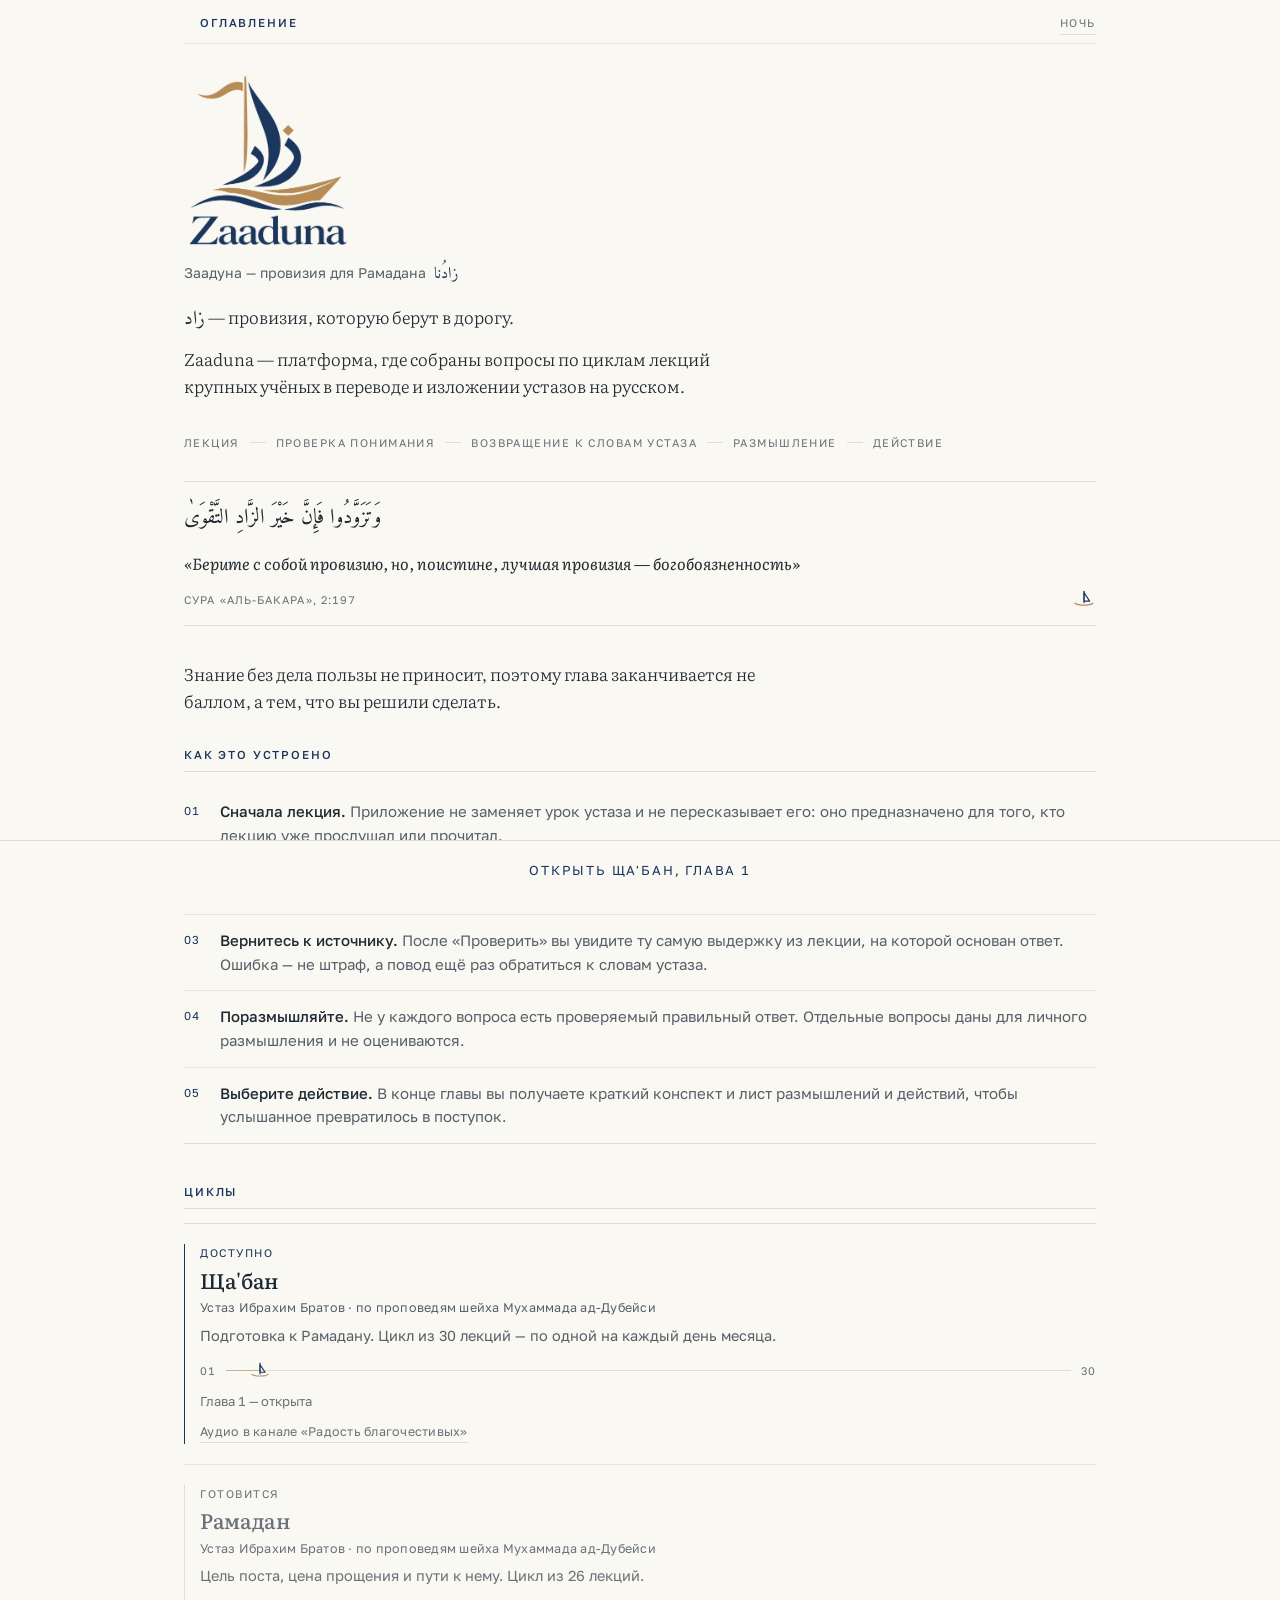
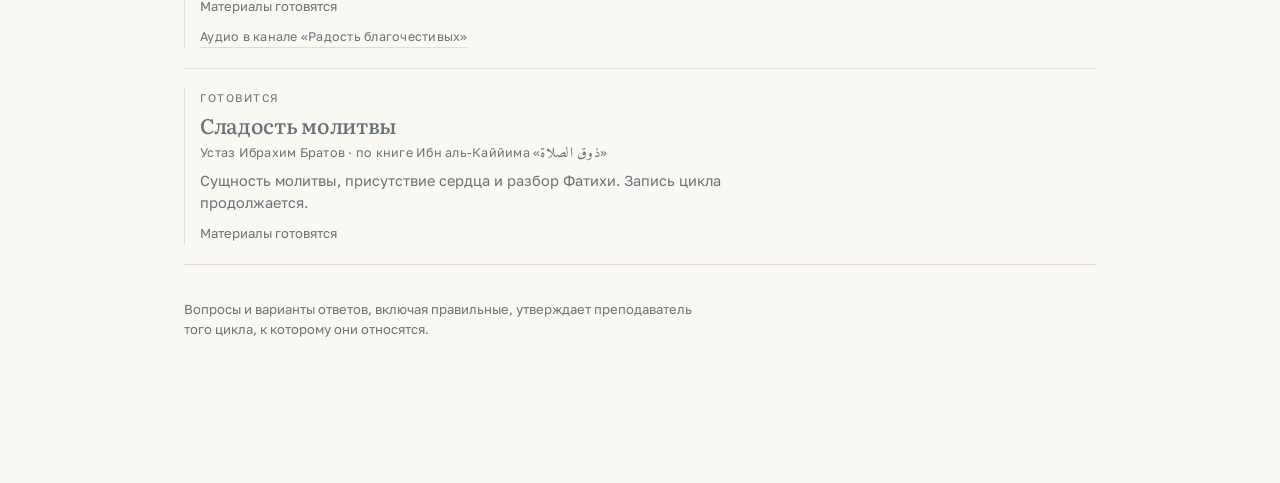
==== commit 28c59acc: "Логотипы под реальный размер показа Файлы были 917 пикселей по длинной стороне при показе в 133 и 28" ====
--- a/index.html
+++ b/index.html
@@ -37,7 +37,7 @@
     <h1 class="brand">
       <picture>
         <source srcset="assets/logo-full-dark.png" media="(prefers-color-scheme: dark)">
-        <img id="brandLogo" src="assets/logo-full.png" width="917" height="983" alt="Zaaduna" decoding="async">
+        <img id="brandLogo" src="assets/logo-full.png" width="400" height="429" alt="Zaaduna" decoding="async">
       </picture>
     </h1>
     <p class="brand-line">Заадуна — провизия для Рамадана <span class="ar-inline" lang="ar" dir="rtl">زادُنا</span></p>
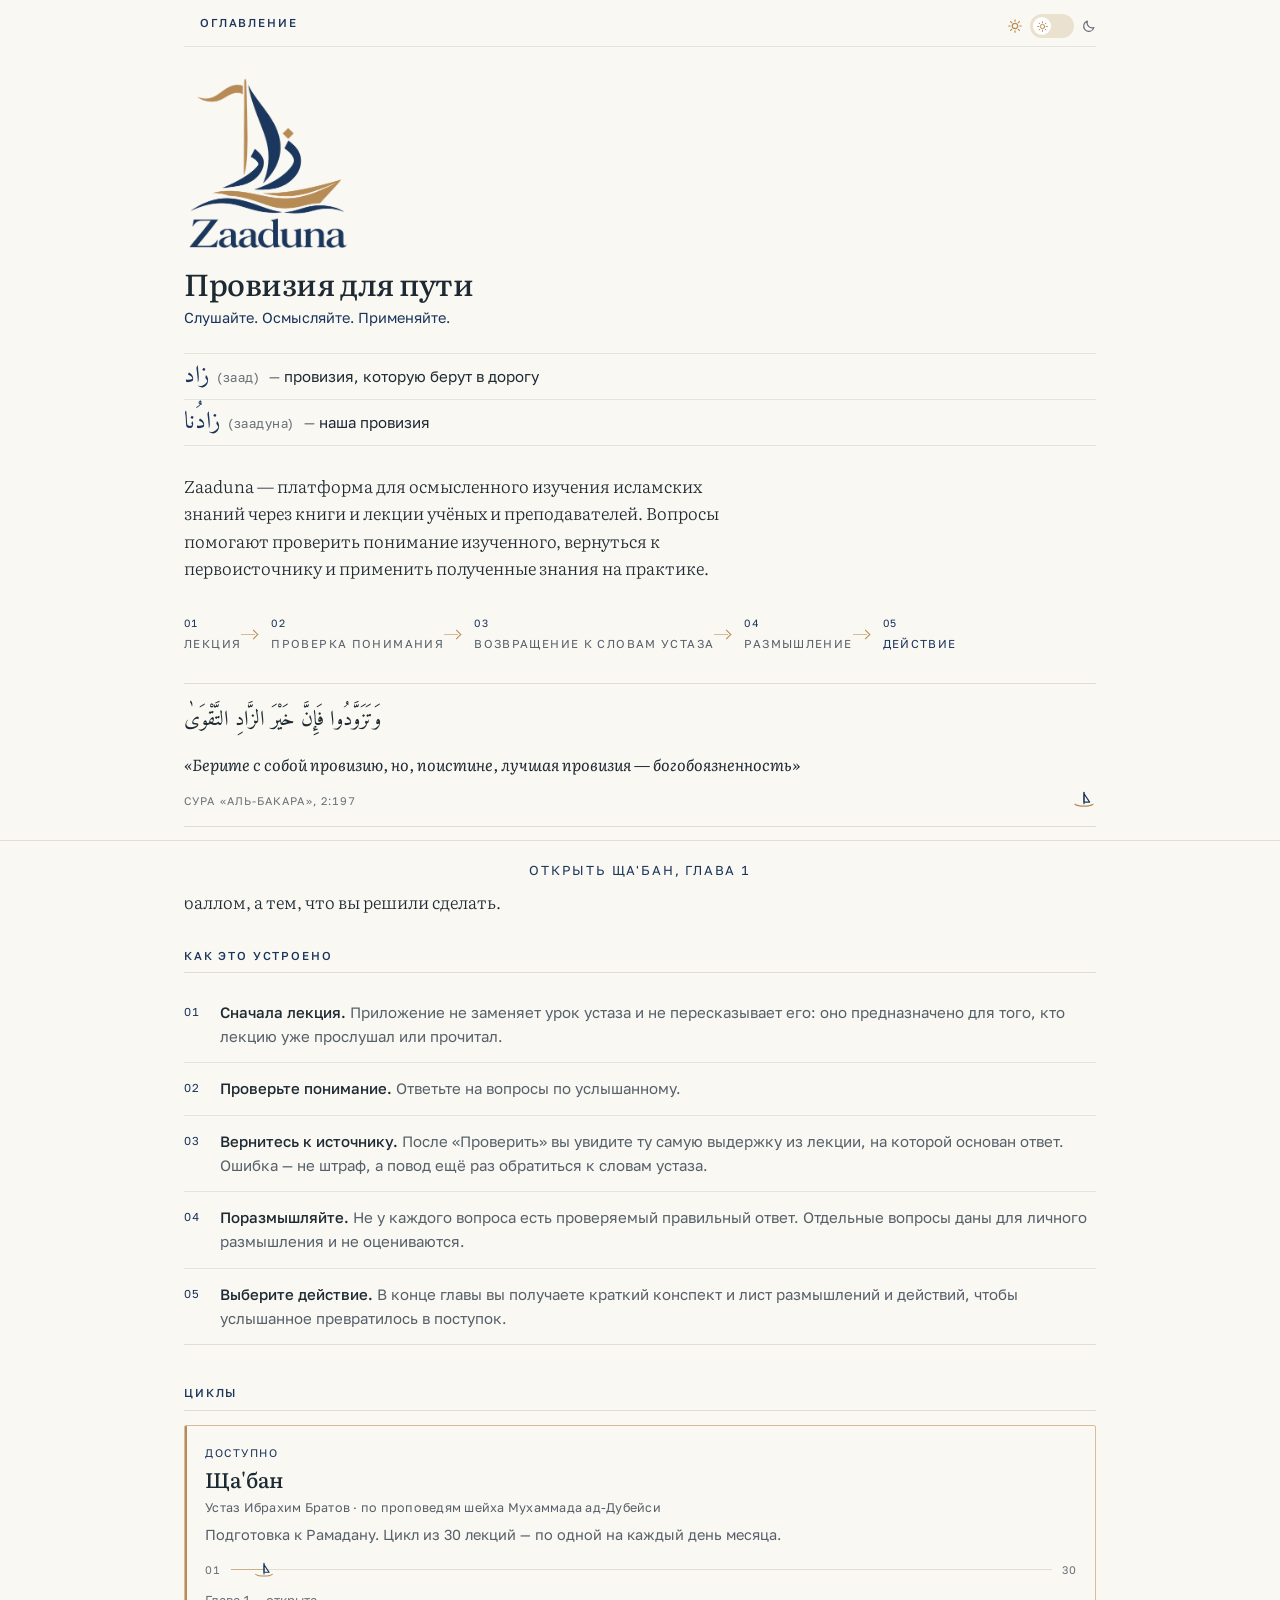
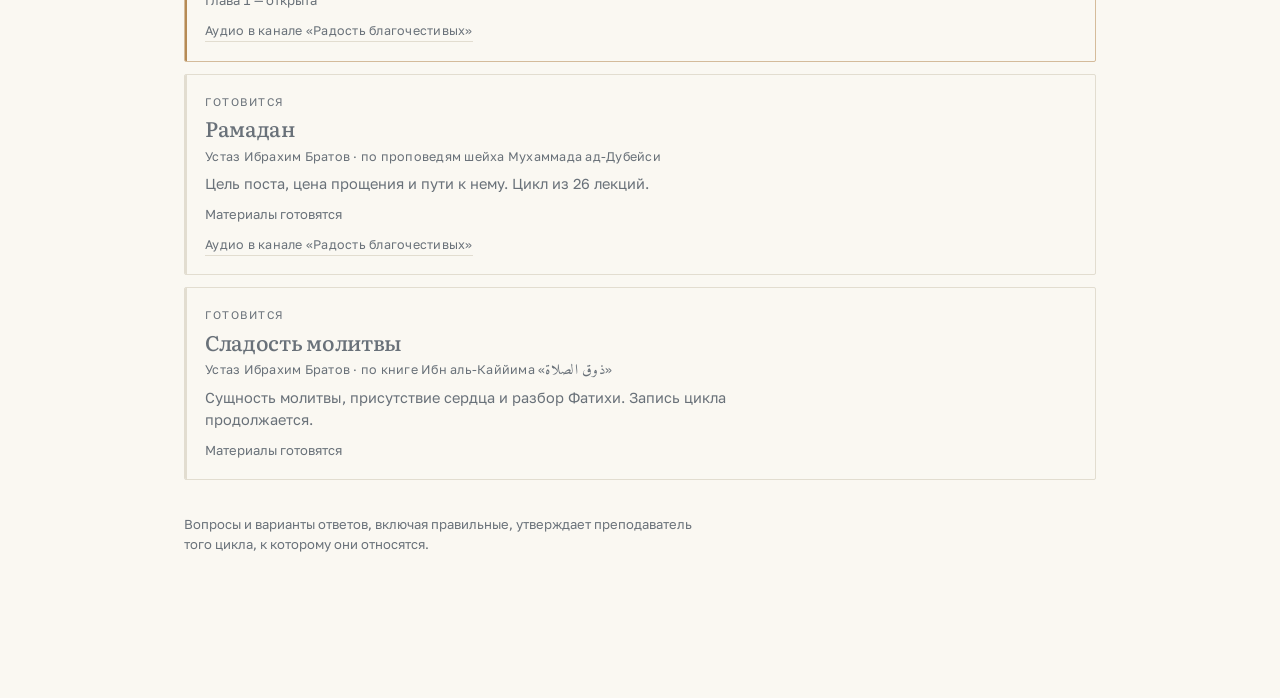
==== commit e9128745: "Тумблер темы, словарь, дорожка со стрелками, рамки циклов Переключатель темы стал тумблером: бегунок" ====
--- a/index.html
+++ b/index.html
@@ -29,7 +29,11 @@
 <div class="sheet">
   <header class="isnad">
     <p class="runhead">Оглавление</p>
-    <button class="theme-switch" id="themeSwitch" type="button">День</button>
+    <button class="theme-switch" id="themeSwitch" type="button" role="switch" aria-checked="false">
+      <span class="ts-side ts-sun" aria-hidden="true"><svg viewBox="0 0 16 16" fill="none" stroke="currentColor" stroke-width="1.35" stroke-linecap="round" aria-hidden="true"><circle cx="8" cy="8" r="3.1"/><path d="M8 .9v1.7M8 13.4V15.1M15.1 8h-1.7M2.6 8H.9M13.02 2.98l-1.2 1.2M4.18 11.82l-1.2 1.2M13.02 13.02l-1.2-1.2M4.18 4.18l-1.2-1.2"/></svg></span>
+      <span class="ts-track" aria-hidden="true"><span class="ts-knob"><span class="ts-k ts-k-sun"><svg viewBox="0 0 16 16" fill="none" stroke="currentColor" stroke-width="1.35" stroke-linecap="round" aria-hidden="true"><circle cx="8" cy="8" r="3.1"/><path d="M8 .9v1.7M8 13.4V15.1M15.1 8h-1.7M2.6 8H.9M13.02 2.98l-1.2 1.2M4.18 11.82l-1.2 1.2M13.02 13.02l-1.2-1.2M4.18 4.18l-1.2-1.2"/></svg></span><span class="ts-k ts-k-moon"><svg viewBox="0 0 16 16" fill="none" stroke="currentColor" stroke-width="1.35" stroke-linecap="round" stroke-linejoin="round" aria-hidden="true"><path d="M13.6 9.9A6 6 0 0 1 6.1 2.4 6 6 0 1 0 13.6 9.9Z"/></svg></span></span></span>
+      <span class="ts-side ts-moon" aria-hidden="true"><svg viewBox="0 0 16 16" fill="none" stroke="currentColor" stroke-width="1.35" stroke-linecap="round" stroke-linejoin="round" aria-hidden="true"><path d="M13.6 9.9A6 6 0 0 1 6.1 2.4 6 6 0 1 0 13.6 9.9Z"/></svg></span>
+    </button>
   </header>
   <div class="gauge"></div>
 
@@ -40,15 +44,29 @@
         <img id="brandLogo" src="assets/logo-full.png" width="400" height="429" alt="Zaaduna" decoding="async">
       </picture>
     </h1>
-    <p class="brand-line">Заадуна — провизия для Рамадана <span class="ar-inline" lang="ar" dir="rtl">زادُنا</span></p>
+    <p class="brand-title">Провизия для пути</p>
+    <p class="brand-tagline">Слушайте. Осмысляйте. Применяйте.</p>
+    <dl class="gloss">
+      <div>
+        <dt><span class="ar-inline" lang="ar" dir="rtl">زاد</span> <i>(заад)</i></dt>
+        <dd>провизия, которую берут в дорогу</dd>
+      </div>
+      <div>
+        <dt><span class="ar-inline" lang="ar" dir="rtl">زادُنا</span> <i>(заадуна)</i></dt>
+        <dd>наша провизия</dd>
+      </div>
+    </dl>
     <div class="lede">
-      <p><span class="ar-inline" lang="ar" dir="rtl">زاد</span> — провизия, которую берут в дорогу.</p>
-      <p>Zaaduna — платформа, где собраны вопросы по циклам лекций крупных учёных в переводе и изложении устазов на русском.</p>
+      <p>Zaaduna — платформа для осмысленного изучения исламских знаний через книги и лекции учёных и преподавателей. Вопросы помогают проверить понимание изученного, вернуться к первоисточнику и применить полученные знания на практике.</p>
     </div>
 
-    <p class="path" aria-label="Порядок работы с главой">
-      <span>Лекция</span><span>Проверка понимания</span><span>Возвращение к словам устаза</span><span>Размышление</span><span>Действие</span>
-    </p>
+    <ol class="path" aria-label="Порядок работы с главой">
+      <li><span>Лекция</span></li>
+      <li><span>Проверка понимания</span></li>
+      <li><span>Возвращение к словам устаза</span></li>
+      <li><span>Размышление</span></li>
+      <li><span>Действие</span></li>
+    </ol>
 
     <div class="card plan-ayah">
       <p class="quote-ar" lang="ar" dir="rtl">وَتَزَوَّدُوا فَإِنَّ خَيْرَ الزَّادِ التَّقْوَىٰ</p>
--- a/style.css
+++ b/style.css
@@ -28,6 +28,10 @@
   --line-soft:    rgba(30,42,51,.10);
   --gold-line:    rgba(182,139,85,.55);
   --on-navy:      #FFFFFF;
+  /* Тумблер: дорожка темнее подложки, бегунок светлее её. */
+  --switch-track: #EAE1CF;
+  --switch-knob:  #FFFFFF;
+  --switch-ink:   #B68B55;
   --select-ink:   #FAF8F2;
   --scroll-thumb: #C9D2DE;
 
@@ -69,6 +73,9 @@
   --line-soft:    rgba(237,235,227,.10);
   --gold-line:    rgba(210,174,92,.55);
   --on-navy:      #14181C;
+  --switch-track: #2A3A4E;
+  --switch-knob:  #F2EFE6;
+  --switch-ink:   #1A355C;
   --select-ink:   #14181C;
   --scroll-thumb: #38424C;
   }
@@ -90,6 +97,9 @@
   --line-soft:    rgba(237,235,227,.10);
   --gold-line:    rgba(210,174,92,.55);
   --on-navy:      #14181C;
+  --switch-track: #2A3A4E;
+  --switch-knob:  #F2EFE6;
+  --switch-ink:   #1A355C;
   --select-ink:   #14181C;
   --scroll-thumb: #38424C;
 }
@@ -193,23 +203,65 @@
 #stepLabel{color:var(--ink);}
 
 /*
- * Смена темы. Надпись называет не нынешнее состояние, а то, что получишь,
- * нажав, — и это же сказано словами в aria-label, где догадываться нельзя.
- * Набрана как колонтитул рядом: та же высота строки, тот же разряд.
+ * Смена темы. Тумблер, а не слово: солнце и месяц по краям показывают,
+ * между чем выбор, бегунок — где ты сейчас. Надписи нет, поэтому роль
+ * и состояние объявлены через role="switch" и aria-checked, а словами
+ * положение названо в aria-label.
+ *
+ * Положение бегунка CSS выводит сам — из настройки системы или из
+ * data-theme, — чтобы он не прыгал, дожидаясь скрипта. Набор для тёмной
+ * темы повторён дважды по той же причине, что и токены: media и атрибут
+ * одним селектором не соединить.
  */
 .theme-switch{
-  grid-column:4;
-  grid-row:1 / span 2;
+  grid-column:4;grid-row:1 / span 2;
   align-self:center;
-  font-size:11px;
-  letter-spacing:.14em;
-  text-transform:uppercase;
-  color:var(--ink-faint);
-  border-bottom:1px solid var(--line);
-  padding:0 0 2px;
-  transition:color var(--t) var(--ease), border-color var(--t) var(--ease);
-}
-.theme-switch:hover{color:var(--navy);border-bottom-color:var(--gold-line);}
+  display:inline-flex;align-items:center;gap:8px;
+  padding:0;
+}
+.ts-side{display:none;color:var(--ink-faint);transition:color var(--t) var(--ease);}
+.ts-side svg{display:block;width:14px;height:14px;}
+.ts-sun{color:var(--gold);}
+
+.ts-track{
+  position:relative;display:block;
+  width:44px;height:24px;flex:0 0 auto;
+  border-radius:12px;
+  background:var(--switch-track);
+  transition:background var(--t) var(--ease);
+}
+.ts-knob{
+  position:absolute;top:3px;left:3px;
+  width:18px;height:18px;border-radius:50%;
+  background:var(--switch-knob);
+  color:var(--switch-ink);
+  display:flex;align-items:center;justify-content:center;
+  transition:transform var(--t) var(--ease);
+}
+.ts-k{display:none;}
+.ts-k svg{display:block;width:11px;height:11px;}
+.ts-k-sun{display:flex;}
+
+@media (prefers-color-scheme: dark){
+  :root:not([data-theme="light"]) .ts-knob{transform:translateX(20px);}
+  :root:not([data-theme="light"]) .ts-k-sun{display:none;}
+  :root:not([data-theme="light"]) .ts-k-moon{display:flex;}
+  :root:not([data-theme="light"]) .ts-moon{color:var(--gold);}
+  :root:not([data-theme="light"]) .ts-sun{color:var(--ink-faint);}
+}
+:root[data-theme="dark"] .ts-knob{transform:translateX(20px);}
+:root[data-theme="dark"] .ts-k-sun{display:none;}
+:root[data-theme="dark"] .ts-k-moon{display:flex;}
+:root[data-theme="dark"] .ts-moon{color:var(--gold);}
+:root[data-theme="dark"] .ts-sun{color:var(--ink-faint);}
+
+@media (min-width:560px){
+  .ts-side{display:block;}
+}
+
+@media (prefers-reduced-motion: reduce){
+  .ts-knob{transition:none;}
+}
 
 .gauge{height:1px;background:var(--line-soft);position:relative;}
 .gauge-fill{
@@ -833,18 +885,29 @@
 .rules b{color:var(--ink);font-weight:500;}
 
 /* циклы: ряды с линовкой, доступный помечен янтарной волосинкой */
-.cycles{list-style:none;margin:0 0 34px;padding:0;border-top:1px solid var(--line);}
+/*
+ * Цикл — отдельный блок в волосяной рамке: так видно, где он начинается
+ * и где кончается, не полагаясь на одну линейку между соседями. Рамка
+ * именно волосяная, без заливки — заливка превратила бы оглавление
+ * в набор плиток, а это список, который читают сверху вниз.
+ *
+ * Открытый цикл отмечен золотой полосой по левому краю; у готовящегося
+ * она в цвет линовки, поэтому рамка одна и та же, а разница — в кромке.
+ */
+.cycles{list-style:none;margin:0 0 34px;padding:0;display:grid;gap:12px;}
 .cycle{
   position:relative;
-  padding:20px 0 20px 16px;
-  border-bottom:1px solid var(--line-soft);
-}
-.cycle:last-child{border-bottom:1px solid var(--line);}
+  padding:18px 18px 18px 20px;
+  border:1px solid var(--line);
+  border-radius:2px;
+  overflow:hidden;
+}
 .cycle::before{
-  content:"";position:absolute;left:0;top:20px;bottom:20px;width:1px;
+  content:"";position:absolute;left:0;top:0;bottom:0;width:2px;
   background:var(--line);
 }
-.cycle.open::before{background:var(--navy);}
+.cycle.open::before{background:var(--gold);}
+.cycle.open{border-color:var(--gold-line);}
 .cycle-rubric{
   font-size:11px;letter-spacing:.14em;text-transform:uppercase;
   color:var(--ink-faint);margin:0 0 6px;
@@ -893,19 +956,97 @@
 .plan-ayah{margin:0 0 34px;}
 
 /* ---------------------------------------- порядок работы: лекция → действие */
+/* --------------------------------------------------- словарь и дорожка */
+/*
+ * Два слова, с которых всё начинается: арабское написание, русская
+ * транслитерация в скобках и перевод. Набрано списком определений,
+ * потому что это он и есть.
+ */
+/* Имя платформы несёт логотип, смысл — эта пара строк под ним. */
+.brand-title{
+  font-family:var(--set);
+  font-size:clamp(23px, 6.4vw, 30px);
+  font-weight:500;letter-spacing:-.015em;line-height:1.2;
+  color:var(--ink);
+  margin:0 0 6px;
+}
+.brand-tagline{
+  font-size:14.5px;line-height:1.5;
+  color:var(--navy);
+  margin:0 0 24px;
+}
+
+.gloss{margin:0 0 26px;}
+.gloss div{
+  /* Две колонки, чтобы переводы встали друг под другом, как в словаре. */
+  display:grid;grid-template-columns:auto 1fr;gap:0 10px;align-items:baseline;
+  padding:8px 0;
+  border-bottom:1px solid var(--line-soft);
+}
+.gloss div:first-child{border-top:1px solid var(--line-soft);}
+.gloss dt{display:flex;align-items:baseline;gap:7px;margin:0;}
+.gloss dt .ar-inline{font-size:1.5em;color:var(--navy);line-height:1.2;}
+.gloss dt i{font-style:normal;font-size:13px;letter-spacing:.04em;color:var(--ink-faint);}
+.gloss dd{margin:0;font-size:15px;line-height:1.5;color:var(--ink);}
+.gloss dd::before{content:"— ";color:var(--ink-faint);}
+
+/*
+ * Порядок работы с главой. Это схема, а не фраза: шаг пронумерован,
+ * от шага к шагу ведёт золотая линия с наконечником. На узком экране
+ * цепочка идёт вниз, на широком разворачивается поперёк.
+ *
+ * Линию рисует фон самой строки, а наконечник — её ::after, потому что
+ * ::before уже занят номером, а третьего псевдоэлемента у строки нет.
+ */
 .path{
-  display:flex;flex-wrap:wrap;align-items:center;
-  gap:6px 0;
-  margin:0 0 30px;
-  font-size:11px;letter-spacing:.13em;text-transform:uppercase;
-  color:var(--ink-faint);
-}
-.path span{display:inline-flex;align-items:center;}
-/* Связка принадлежит предыдущему шагу: при переносе строка начинается словом. */
-.path span:not(:last-child)::after{
-  content:"";display:block;
-  width:16px;height:1px;margin:0 10px;
-  background:var(--line);
+  list-style:none;margin:0 0 30px;padding:0;
+  counter-reset:step;
+}
+.path li{
+  counter-increment:step;
+  position:relative;
+  padding:0 0 22px 30px;
+  font-size:11.5px;letter-spacing:.12em;text-transform:uppercase;
+  line-height:1.45;
+  color:var(--ink-soft);
+}
+.path li::before{
+  content:counter(step, decimal-leading-zero);
+  position:absolute;left:0;top:0;
+  font-size:10.5px;letter-spacing:.04em;
+  color:var(--navy);
+}
+.path li:last-child{padding-bottom:0;color:var(--navy);}
+
+/* Рельс — ::after строки, наконечник — ::after её span: фоном строки
+   линию рисовать нельзя, иначе выходит, что текст лежит на золоте. */
+.path li:not(:last-child)::after{
+  content:"";
+  position:absolute;left:6px;top:16px;bottom:8px;
+  width:1px;background:var(--gold-line);
+}
+.path li:not(:last-child) span::after{
+  content:"";
+  position:absolute;left:3.5px;bottom:3px;
+  width:6px;height:6px;
+  border-right:1px solid var(--gold);
+  border-bottom:1px solid var(--gold);
+  transform:rotate(45deg);
+}
+
+@media (min-width:700px){
+  .path{display:flex;flex-wrap:wrap;align-items:flex-start;}
+  .path li{padding:0 30px 0 0;flex:0 1 auto;}
+  .path li:last-child{padding-right:0;}
+  .path li::before{position:static;display:block;margin-bottom:5px;}
+  .path li:not(:last-child)::after{
+    left:auto;right:16px;top:18px;bottom:auto;
+    width:14px;height:1px;
+  }
+  .path li:not(:last-child) span::after{
+    left:auto;right:14px;bottom:auto;top:15px;
+    transform:rotate(-45deg);
+  }
 }
 .plan .lede-close{margin:0 0 34px;}
 
@@ -1077,6 +1218,7 @@
 .excerpt-label, .diagram-caption,
 .btn-check, .btn-reveal, .btn-download, .btn-sheet, .act-go, .act-back,
 .quote-ar, .ar-inline,
+.nm, .cycle-teacher, .k-teacher,
 .option::after, .check-item::after{
   hyphens:none;
   -webkit-hyphens:none;
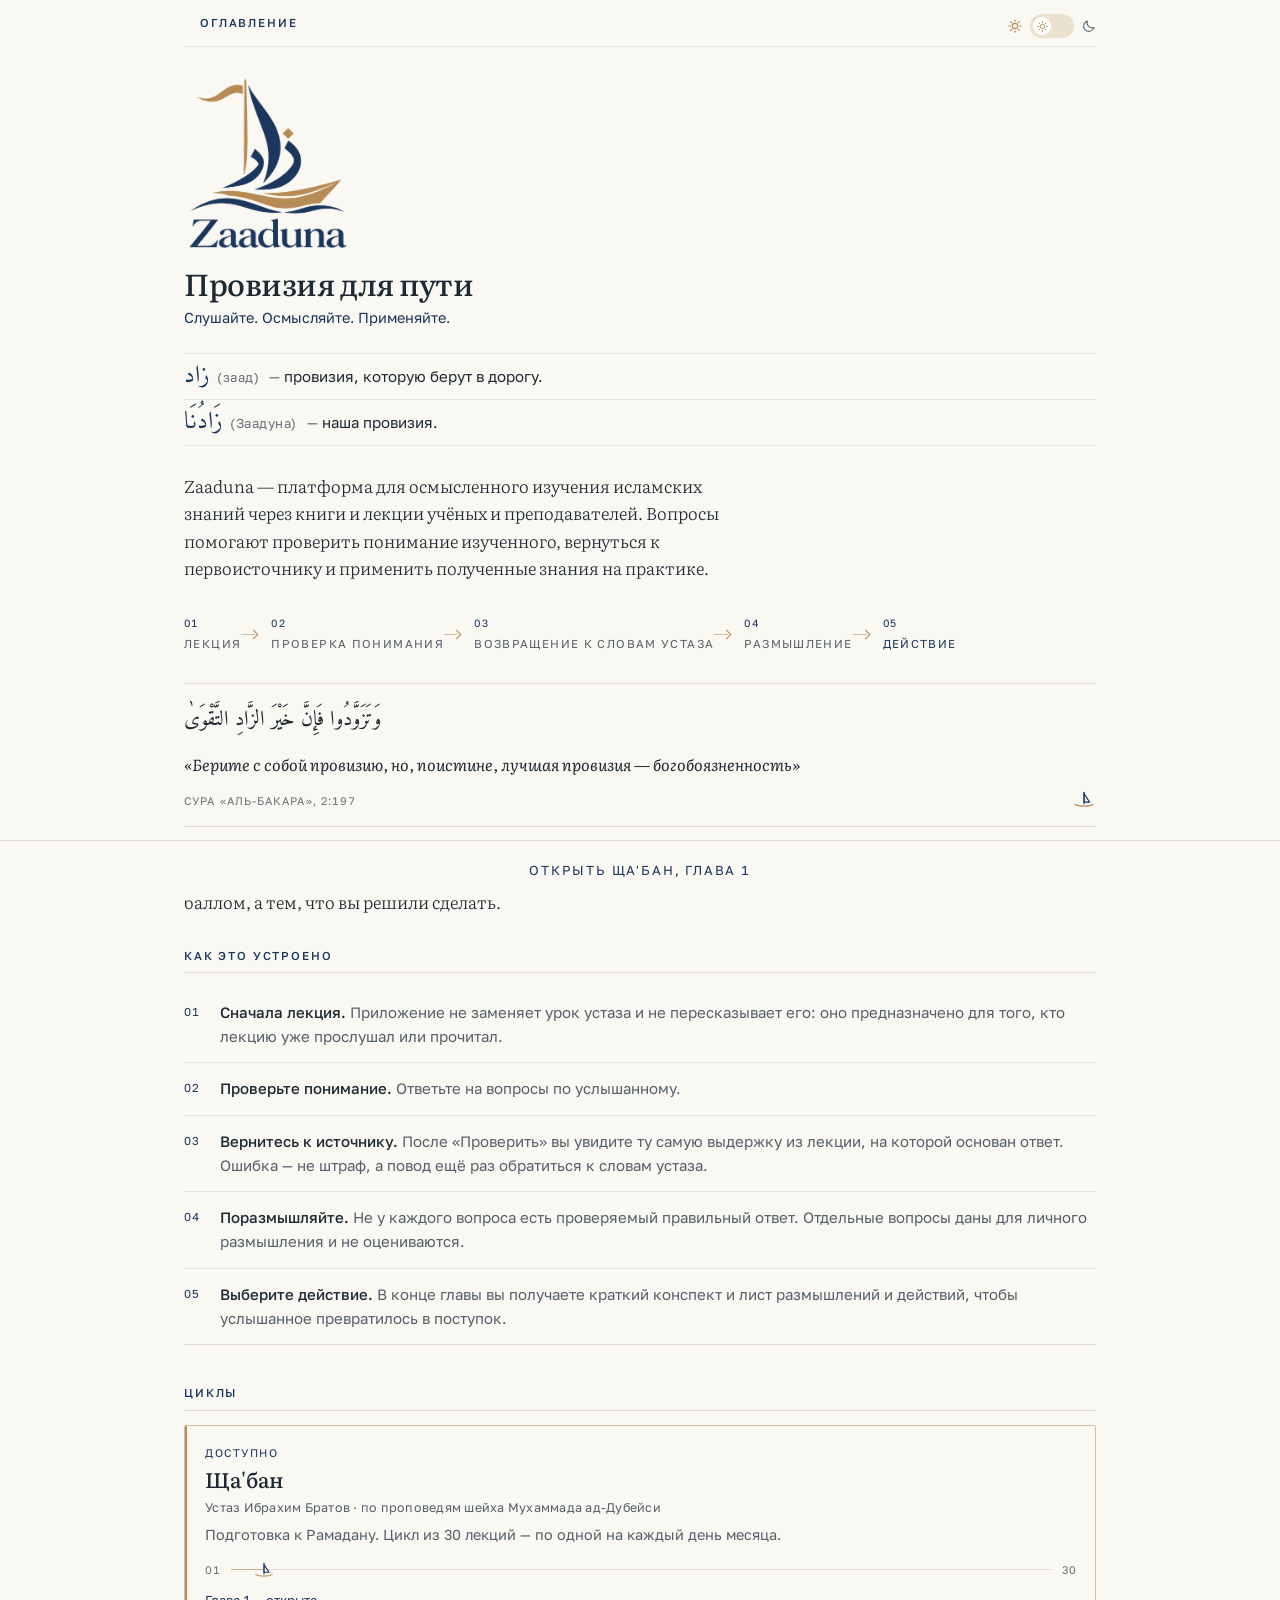
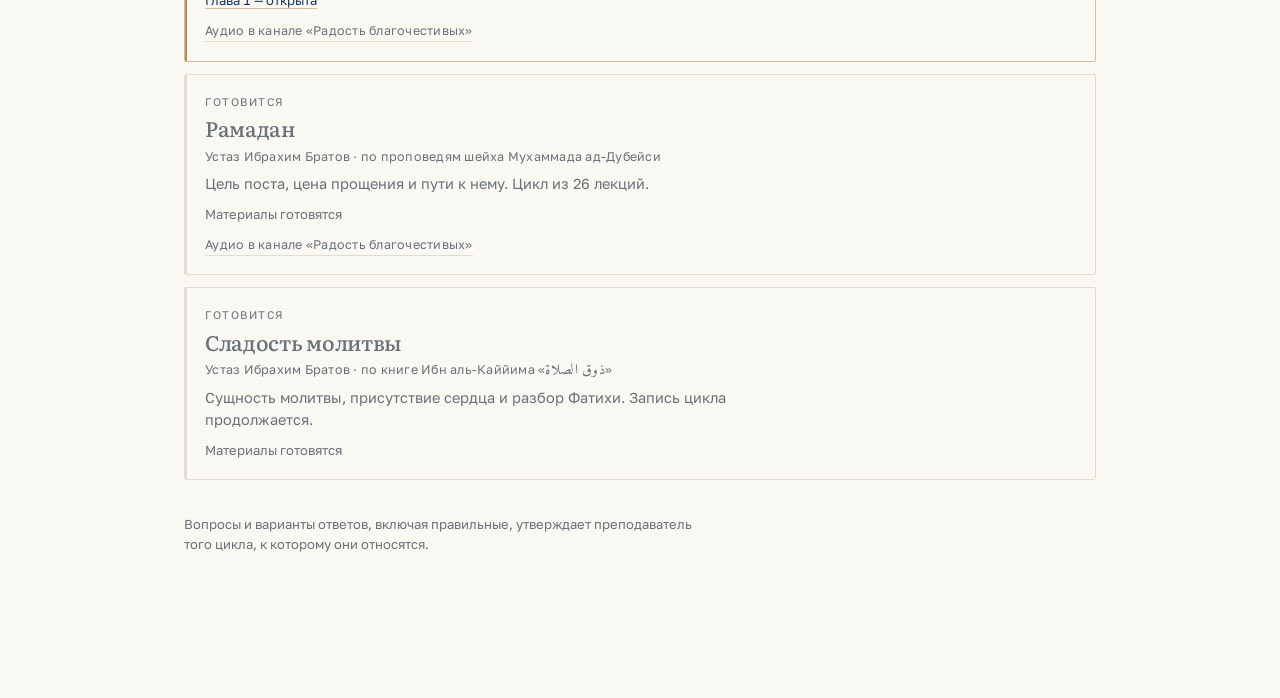
==== commit 703454d9: "Курсор из знака платформы, словарь слева направо, вход в главу Курсор — тот же дау, что стоит в шапк" ====
--- a/index.html
+++ b/index.html
@@ -46,14 +46,14 @@
     </h1>
     <p class="brand-title">Провизия для пути</p>
     <p class="brand-tagline">Слушайте. Осмысляйте. Применяйте.</p>
-    <dl class="gloss">
+    <dl class="gloss" dir="ltr">
       <div>
         <dt><span class="ar-inline" lang="ar" dir="rtl">زاد</span> <i>(заад)</i></dt>
-        <dd>провизия, которую берут в дорогу</dd>
+        <dd>провизия, которую берут в дорогу.</dd>
       </div>
       <div>
-        <dt><span class="ar-inline" lang="ar" dir="rtl">زادُنا</span> <i>(заадуна)</i></dt>
-        <dd>наша провизия</dd>
+        <dt><span class="ar-inline" lang="ar" dir="rtl">زَادُنَا</span> <i>(Заадуна)</i></dt>
+        <dd>наша провизия.</dd>
       </div>
     </dl>
     <div class="lede">
@@ -94,7 +94,7 @@
         <p class="cycle-teacher">Устаз Ибрахим Братов · по проповедям шейха Мухаммада ад-Дубейси</p>
         <p class="cycle-note">Подготовка к Рамадану. Цикл из 30 лекций — по одной на каждый день месяца.</p>
         <div class="journey" id="journeyShaban" hidden></div>
-        <p class="cycle-state"><span id="ch1state">Глава 1 — открыта</span></p>
+        <p class="cycle-state"><a class="cycle-chapter" href="chapter.html?ch=1" id="ch1state">Глава 1 — открыта</a></p>
         <a class="cycle-audio" href="https://t.me/Mesiac_Shaaban_Ramadan" target="_blank" rel="noopener">Аудио в канале «Радость благочестивых»</a>
       </li>
       <li class="cycle">
--- a/style.css
+++ b/style.css
@@ -924,6 +924,14 @@
 .cycle-note{font-size:14.5px;line-height:1.55;color:var(--ink-soft);margin:0 0 8px;max-width:40em;}
 .cycle:not(.open) .cycle-note{color:var(--ink-faint);}
 .cycle-state{font-size:13px;color:var(--ink-faint);margin:0;}
+/* Строка состояния главы — это и вход в неё: подчёркивание говорит,
+   что по ней можно перейти, а не просто прочитать. */
+.cycle-chapter{
+  color:var(--navy);text-decoration:none;
+  border-bottom:1px solid var(--gold-line);
+  transition:border-color var(--t) var(--ease);
+}
+.cycle-chapter:hover{border-bottom-color:var(--gold);}
 .cycle-state .done{color:var(--navy);}
 .cycle-state .started{color:var(--navy);}
 .cycle-audio{
@@ -976,7 +984,13 @@
   margin:0 0 24px;
 }
 
-.gloss{margin:0 0 26px;}
+.gloss{
+  margin:0 0 26px;
+  /* Блок читается слева направо, даже если строка начинается с арабского:
+     без этого скобка и тире перескакивают на другую сторону статьи. */
+  direction:ltr;
+  text-align:left;
+}
 .gloss div{
   /* Две колонки, чтобы переводы встали друг под другом, как в словаре. */
   display:grid;grid-template-columns:auto 1fr;gap:0 10px;align-items:baseline;
@@ -1139,52 +1153,52 @@
  */
 @media (hover: hover) and (pointer: fine){
   html{
-    cursor:url("cursor-dhow-light.png") 1 4, auto;
-    cursor:image-set(url("cursor-dhow-light.png") 1x, url("cursor-dhow-light@2x.png") 2x) 1 4, auto;
+    cursor:url("cursor-dhow-light.png") 11 1, auto;
+    cursor:image-set(url("cursor-dhow-light.png") 1x, url("cursor-dhow-light@2x.png") 2x) 11 1, auto;
   }
 
   a[href], button, label, summary, select,
   [role="button"], [role="radio"], [role="checkbox"]{
-    cursor:url("cursor-dhow-light-hot.png") 0 3, pointer;
-    cursor:image-set(url("cursor-dhow-light-hot.png") 1x, url("cursor-dhow-light-hot@2x.png") 2x) 0 3, pointer;
+    cursor:url("cursor-dhow-light-hot.png") 11 1, pointer;
+    cursor:image-set(url("cursor-dhow-light-hot.png") 1x, url("cursor-dhow-light-hot@2x.png") 2x) 11 1, pointer;
   }
 
   .btn-check[disabled], button[disabled], [aria-disabled="true"]{
-    cursor:url("cursor-dhow-light.png") 1 4, default;
-    cursor:image-set(url("cursor-dhow-light.png") 1x, url("cursor-dhow-light@2x.png") 2x) 1 4, default;
+    cursor:url("cursor-dhow-light.png") 11 1, default;
+    cursor:image-set(url("cursor-dhow-light.png") 1x, url("cursor-dhow-light@2x.png") 2x) 11 1, default;
   }
 
   /* Тёмная тема: на тёмном фоне нужны и другая обводка, и другие паруса. */
   @media (prefers-color-scheme: dark){
     :root:not([data-theme="light"]){
-      cursor:url("cursor-dhow-dark.png") 1 4, auto;
-      cursor:image-set(url("cursor-dhow-dark.png") 1x, url("cursor-dhow-dark@2x.png") 2x) 1 4, auto;
+      cursor:url("cursor-dhow-dark.png") 11 1, auto;
+      cursor:image-set(url("cursor-dhow-dark.png") 1x, url("cursor-dhow-dark@2x.png") 2x) 11 1, auto;
     }
 
     :root:not([data-theme="light"]) :is(a[href], button, label, summary, select, [role="button"], [role="radio"], [role="checkbox"]){
-      cursor:url("cursor-dhow-dark-hot.png") 0 3, pointer;
-      cursor:image-set(url("cursor-dhow-dark-hot.png") 1x, url("cursor-dhow-dark-hot@2x.png") 2x) 0 3, pointer;
+      cursor:url("cursor-dhow-dark-hot.png") 11 1, pointer;
+      cursor:image-set(url("cursor-dhow-dark-hot.png") 1x, url("cursor-dhow-dark-hot@2x.png") 2x) 11 1, pointer;
     }
 
     :root:not([data-theme="light"]) :is(.btn-check[disabled], button[disabled], [aria-disabled="true"]){
-      cursor:url("cursor-dhow-dark.png") 1 4, default;
-      cursor:image-set(url("cursor-dhow-dark.png") 1x, url("cursor-dhow-dark@2x.png") 2x) 1 4, default;
+      cursor:url("cursor-dhow-dark.png") 11 1, default;
+      cursor:image-set(url("cursor-dhow-dark.png") 1x, url("cursor-dhow-dark@2x.png") 2x) 11 1, default;
     }
   }
 
   :root[data-theme="dark"]{
-    cursor:url("cursor-dhow-dark.png") 1 4, auto;
-    cursor:image-set(url("cursor-dhow-dark.png") 1x, url("cursor-dhow-dark@2x.png") 2x) 1 4, auto;
+    cursor:url("cursor-dhow-dark.png") 11 1, auto;
+    cursor:image-set(url("cursor-dhow-dark.png") 1x, url("cursor-dhow-dark@2x.png") 2x) 11 1, auto;
   }
 
   :root[data-theme="dark"] :is(a[href], button, label, summary, select, [role="button"], [role="radio"], [role="checkbox"]){
-    cursor:url("cursor-dhow-dark-hot.png") 0 3, pointer;
-    cursor:image-set(url("cursor-dhow-dark-hot.png") 1x, url("cursor-dhow-dark-hot@2x.png") 2x) 0 3, pointer;
+    cursor:url("cursor-dhow-dark-hot.png") 11 1, pointer;
+    cursor:image-set(url("cursor-dhow-dark-hot.png") 1x, url("cursor-dhow-dark-hot@2x.png") 2x) 11 1, pointer;
   }
 
   :root[data-theme="dark"] :is(.btn-check[disabled], button[disabled], [aria-disabled="true"]){
-    cursor:url("cursor-dhow-dark.png") 1 4, default;
-    cursor:image-set(url("cursor-dhow-dark.png") 1x, url("cursor-dhow-dark@2x.png") 2x) 1 4, default;
+    cursor:url("cursor-dhow-dark.png") 11 1, default;
+    cursor:image-set(url("cursor-dhow-dark.png") 1x, url("cursor-dhow-dark@2x.png") 2x) 11 1, default;
   }
 
   /* Ввод и правка текста остаются за системой. */
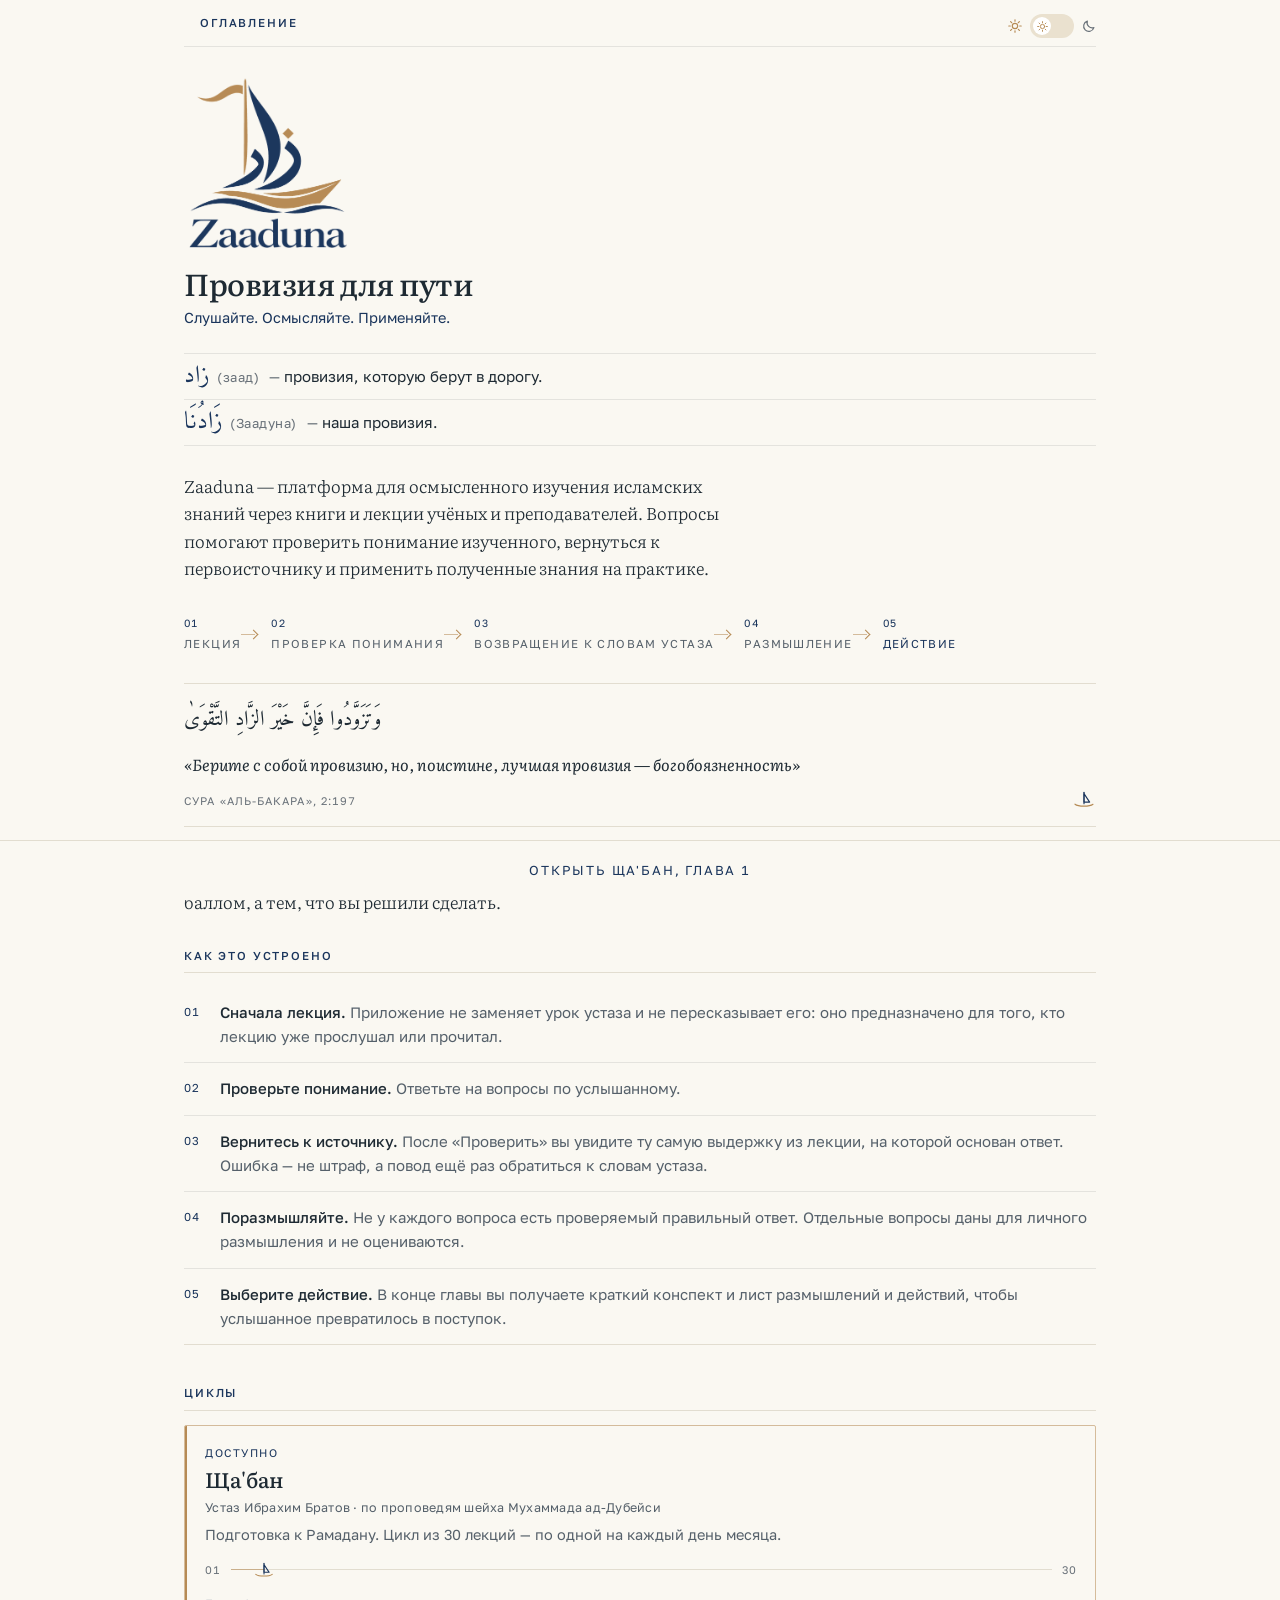
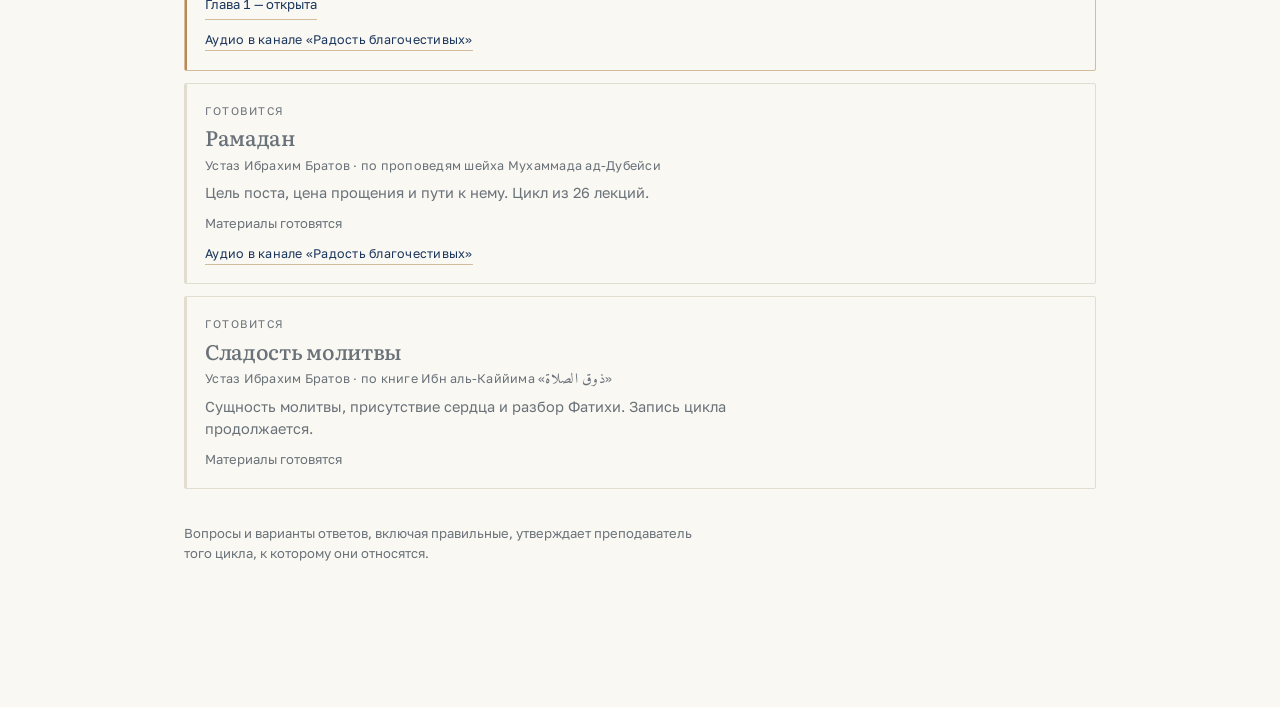
==== commit 6ceb2bf4: "Курсор целится как стрелка, ссылка в главу не теряет класс Горячая точка стояла на верхушке мачты, а" ====
--- a/index.html
+++ b/index.html
@@ -139,10 +139,10 @@
     var st = JSON.parse(raw);
     if(st.maxScore){
       el.textContent = "Глава 1 — пройдена, " + st.score + " из " + st.maxScore;
-      el.className = "done";
+      el.classList.add("done");
     } else if(st.answers && Object.keys(st.answers).length){
       el.textContent = "Глава 1 — начата";
-      el.className = "started";
+      el.classList.add("started");
     }
   }catch(e){}
 })();
--- a/style.css
+++ b/style.css
@@ -927,6 +927,10 @@
 /* Строка состояния главы — это и вход в неё: подчёркивание говорит,
    что по ней можно перейти, а не просто прочитать. */
 .cycle-chapter{
+  /* Строка была 16 пикселей в высоту — для попадания мышью этого мало,
+     поэтому у ссылки свои отступы: цель вырастает, набор не съезжает. */
+  display:inline-block;
+  padding:4px 0;
   color:var(--navy);text-decoration:none;
   border-bottom:1px solid var(--gold-line);
   transition:border-color var(--t) var(--ease);
@@ -934,13 +938,17 @@
 .cycle-chapter:hover{border-bottom-color:var(--gold);}
 .cycle-state .done{color:var(--navy);}
 .cycle-state .started{color:var(--navy);}
+/* Ссылка видна ссылкой сразу: синяя, с золотой чертой. Прежде она была
+   серой с еле заметной линией, и понять, что по ней переходят, можно
+   было только наведя курсор. */
 .cycle-audio{
   display:inline-block;margin-top:10px;
   font-size:12.5px;letter-spacing:.02em;
-  color:var(--ink-faint);text-decoration:none;
-  border-bottom:1px solid var(--line);
-}
-.cycle-audio:hover{color:var(--navy);border-bottom-color:var(--gold-line);}
+  color:var(--navy);text-decoration:none;
+  border-bottom:1px solid var(--gold-line);
+  transition:border-color var(--t) var(--ease);
+}
+.cycle-audio:hover{border-bottom-color:var(--gold);}
 
 .plan-foot{font-size:13px;line-height:1.55;color:var(--ink-faint);max-width:40em;margin:0;}
 
@@ -1153,52 +1161,52 @@
  */
 @media (hover: hover) and (pointer: fine){
   html{
-    cursor:url("cursor-dhow-light.png") 11 1, auto;
-    cursor:image-set(url("cursor-dhow-light.png") 1x, url("cursor-dhow-light@2x.png") 2x) 11 1, auto;
+    cursor:url("cursor-dhow-light.png") 1 1, auto;
+    cursor:image-set(url("cursor-dhow-light.png") 1x, url("cursor-dhow-light@2x.png") 2x) 1 1, auto;
   }
 
   a[href], button, label, summary, select,
   [role="button"], [role="radio"], [role="checkbox"]{
-    cursor:url("cursor-dhow-light-hot.png") 11 1, pointer;
-    cursor:image-set(url("cursor-dhow-light-hot.png") 1x, url("cursor-dhow-light-hot@2x.png") 2x) 11 1, pointer;
+    cursor:url("cursor-dhow-light-hot.png") 1 1, pointer;
+    cursor:image-set(url("cursor-dhow-light-hot.png") 1x, url("cursor-dhow-light-hot@2x.png") 2x) 1 1, pointer;
   }
 
   .btn-check[disabled], button[disabled], [aria-disabled="true"]{
-    cursor:url("cursor-dhow-light.png") 11 1, default;
-    cursor:image-set(url("cursor-dhow-light.png") 1x, url("cursor-dhow-light@2x.png") 2x) 11 1, default;
+    cursor:url("cursor-dhow-light.png") 1 1, default;
+    cursor:image-set(url("cursor-dhow-light.png") 1x, url("cursor-dhow-light@2x.png") 2x) 1 1, default;
   }
 
   /* Тёмная тема: на тёмном фоне нужны и другая обводка, и другие паруса. */
   @media (prefers-color-scheme: dark){
     :root:not([data-theme="light"]){
-      cursor:url("cursor-dhow-dark.png") 11 1, auto;
-      cursor:image-set(url("cursor-dhow-dark.png") 1x, url("cursor-dhow-dark@2x.png") 2x) 11 1, auto;
+      cursor:url("cursor-dhow-dark.png") 1 1, auto;
+      cursor:image-set(url("cursor-dhow-dark.png") 1x, url("cursor-dhow-dark@2x.png") 2x) 1 1, auto;
     }
 
     :root:not([data-theme="light"]) :is(a[href], button, label, summary, select, [role="button"], [role="radio"], [role="checkbox"]){
-      cursor:url("cursor-dhow-dark-hot.png") 11 1, pointer;
-      cursor:image-set(url("cursor-dhow-dark-hot.png") 1x, url("cursor-dhow-dark-hot@2x.png") 2x) 11 1, pointer;
+      cursor:url("cursor-dhow-dark-hot.png") 1 1, pointer;
+      cursor:image-set(url("cursor-dhow-dark-hot.png") 1x, url("cursor-dhow-dark-hot@2x.png") 2x) 1 1, pointer;
     }
 
     :root:not([data-theme="light"]) :is(.btn-check[disabled], button[disabled], [aria-disabled="true"]){
-      cursor:url("cursor-dhow-dark.png") 11 1, default;
-      cursor:image-set(url("cursor-dhow-dark.png") 1x, url("cursor-dhow-dark@2x.png") 2x) 11 1, default;
+      cursor:url("cursor-dhow-dark.png") 1 1, default;
+      cursor:image-set(url("cursor-dhow-dark.png") 1x, url("cursor-dhow-dark@2x.png") 2x) 1 1, default;
     }
   }
 
   :root[data-theme="dark"]{
-    cursor:url("cursor-dhow-dark.png") 11 1, auto;
-    cursor:image-set(url("cursor-dhow-dark.png") 1x, url("cursor-dhow-dark@2x.png") 2x) 11 1, auto;
+    cursor:url("cursor-dhow-dark.png") 1 1, auto;
+    cursor:image-set(url("cursor-dhow-dark.png") 1x, url("cursor-dhow-dark@2x.png") 2x) 1 1, auto;
   }
 
   :root[data-theme="dark"] :is(a[href], button, label, summary, select, [role="button"], [role="radio"], [role="checkbox"]){
-    cursor:url("cursor-dhow-dark-hot.png") 11 1, pointer;
-    cursor:image-set(url("cursor-dhow-dark-hot.png") 1x, url("cursor-dhow-dark-hot@2x.png") 2x) 11 1, pointer;
+    cursor:url("cursor-dhow-dark-hot.png") 1 1, pointer;
+    cursor:image-set(url("cursor-dhow-dark-hot.png") 1x, url("cursor-dhow-dark-hot@2x.png") 2x) 1 1, pointer;
   }
 
   :root[data-theme="dark"] :is(.btn-check[disabled], button[disabled], [aria-disabled="true"]){
-    cursor:url("cursor-dhow-dark.png") 11 1, default;
-    cursor:image-set(url("cursor-dhow-dark.png") 1x, url("cursor-dhow-dark@2x.png") 2x) 11 1, default;
+    cursor:url("cursor-dhow-dark.png") 1 1, default;
+    cursor:image-set(url("cursor-dhow-dark.png") 1x, url("cursor-dhow-dark@2x.png") 2x) 1 1, default;
   }
 
   /* Ввод и правка текста остаются за системой. */
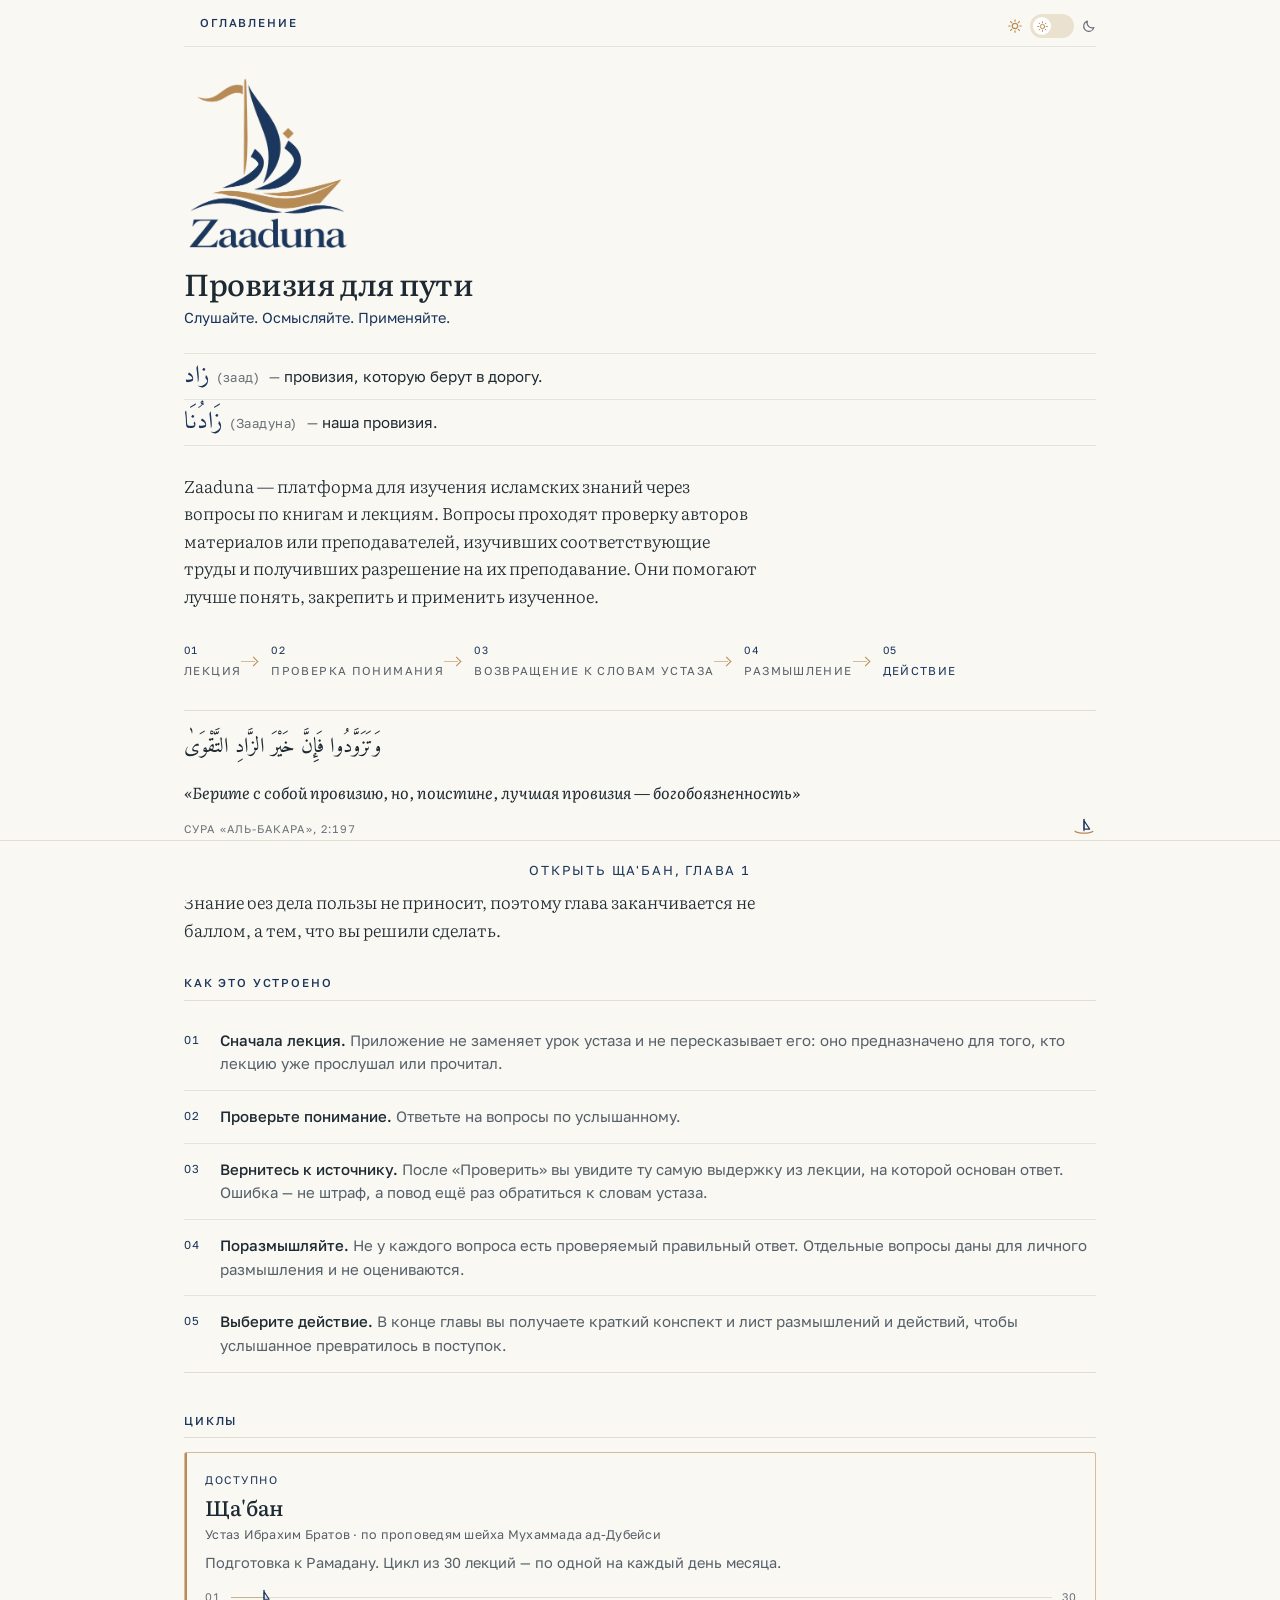
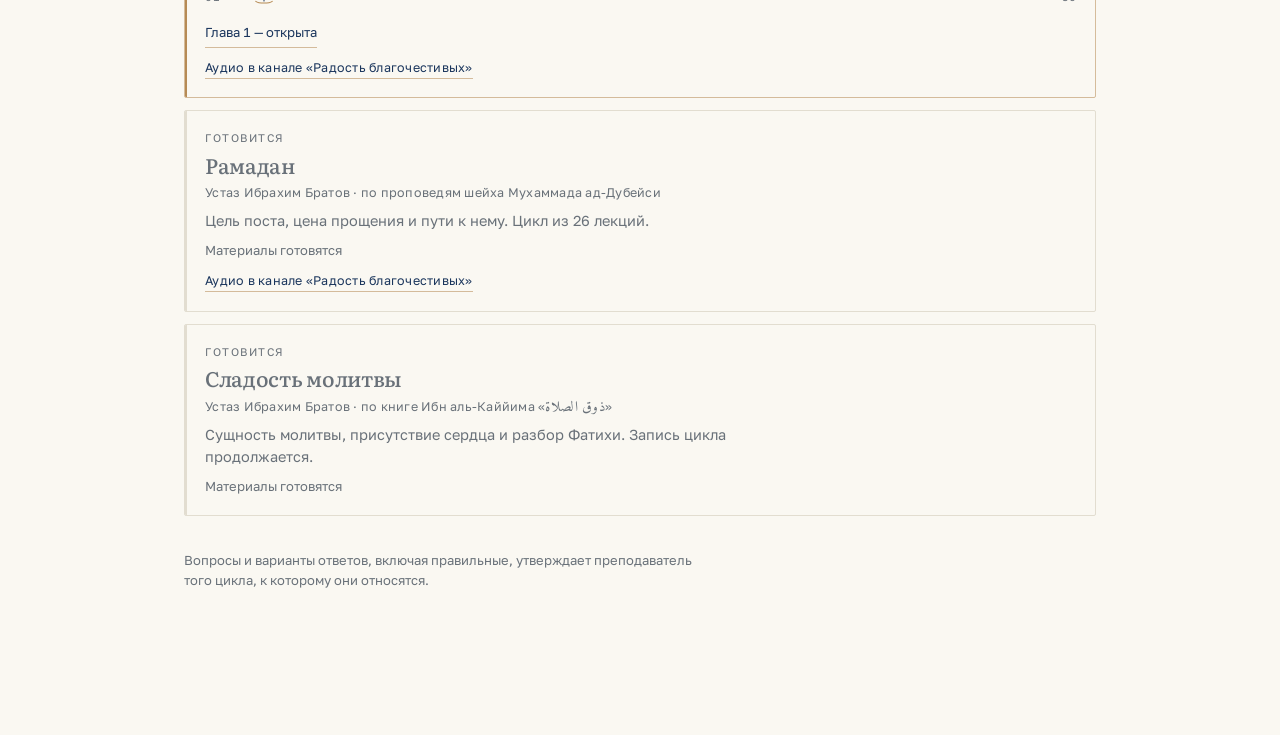
==== commit 6b62a5fa: "Новое описание платформы и выход на оглавление из конспекта Описание переписано: вопросы проходят пр" ====
--- a/index.html
+++ b/index.html
@@ -57,7 +57,7 @@
       </div>
     </dl>
     <div class="lede">
-      <p>Zaaduna — платформа для осмысленного изучения исламских знаний через книги и лекции учёных и преподавателей. Вопросы помогают проверить понимание изученного, вернуться к первоисточнику и применить полученные знания на практике.</p>
+      <p>Zaaduna — платформа для изучения исламских знаний через вопросы по книгам и лекциям. Вопросы проходят проверку авторов материалов или преподавателей, изучивших соответствующие труды и получивших разрешение на их преподавание. Они помогают лучше понять, закрепить и применить изученное.</p>
     </div>
 
     <ol class="path" aria-label="Порядок работы с главой">
--- a/style.css
+++ b/style.css
@@ -217,7 +217,11 @@
   grid-column:4;grid-row:1 / span 2;
   align-self:center;
   display:inline-flex;align-items:center;gap:8px;
-  padding:0;
+  /* Сама пилюля 24 пикселя в высоту — для пальца этого мало. Отступы
+     растят область нажатия до 44, отрицательные поля возвращают кнопку
+     на прежнее место, так что в вёрстке ничего не сдвигается. */
+  padding:10px 8px;
+  margin:-10px -8px;
 }
 .ts-side{display:none;color:var(--ink-faint);transition:color var(--t) var(--ease);}
 .ts-side svg{display:block;width:14px;height:14px;}
@@ -1146,18 +1150,16 @@
 
 /* -------------------------------------------------------------- курсор */
 /*
- * Дау вместо стрелки: читатель идёт по материалу, везя с собой провизию.
- * Корпус золотой, паруса синие — тот же силуэт, что на логотипе. Нос стоит
- * в горячей точке, поэтому клик попадает туда, куда смотрит нос, а не
- * в середину корпуса; над нажимаемым лодка идёт в полную силу и на пиксель
- * вперёд. Ни волн, ни следа, ни движения само по себе.
+ * Дау стоит там, где читают, и только там. На всём, что можно нажать,
+ * остаётся обычный указатель системы: по нему целятся не думая, а лодка
+ * с её мягкими очертаниями для этого не годилась — острого угла у знака
+ * нет, и попасть в строку было трудно. Так у каждого своё дело: знак
+ * сопровождает чтение, рука отвечает за действие.
  *
- * Картинка на состояние — PNG 32x32 (силуэт 24x21 в левом верхнем углу)
- * и 64x64 для плотных экранов. Обычный url() объявлен первым и работает
- * везде; image-set() ниже перекрывает его там, где понят. Браузер, который
- * его не разберёт, останется на первой строке, а не без курсора.
- *
- * На касании курсора нет вовсе — только для точного указателя.
+ * Рисунок — тот же знак, что в шапке главы, 32x32 и 64x64 для плотных
+ * экранов. Обычный url() объявлен первым и работает везде; image-set()
+ * ниже перекрывает его там, где понят, а где не понят — остаётся первая
+ * строка, а не пустота. На касании курсора нет вовсе.
  */
 @media (hover: hover) and (pointer: fine){
   html{
@@ -1165,53 +1167,30 @@
     cursor:image-set(url("cursor-dhow-light.png") 1x, url("cursor-dhow-light@2x.png") 2x) 1 1, auto;
   }
 
+  /* Нажимаемое — системная рука, выгруженное из работы — обычная стрелка. */
   a[href], button, label, summary, select,
   [role="button"], [role="radio"], [role="checkbox"]{
-    cursor:url("cursor-dhow-light-hot.png") 1 1, pointer;
-    cursor:image-set(url("cursor-dhow-light-hot.png") 1x, url("cursor-dhow-light-hot@2x.png") 2x) 1 1, pointer;
+    cursor:pointer;
   }
-
   .btn-check[disabled], button[disabled], [aria-disabled="true"]{
-    cursor:url("cursor-dhow-light.png") 1 1, default;
-    cursor:image-set(url("cursor-dhow-light.png") 1x, url("cursor-dhow-light@2x.png") 2x) 1 1, default;
+    cursor:default;
   }
 
-  /* Тёмная тема: на тёмном фоне нужны и другая обводка, и другие паруса. */
+  /* Ввод и правка текста остаются за системой. */
+  input:not([type="checkbox"]):not([type="radio"]), textarea, [contenteditable="true"]{
+    cursor:text;
+  }
+
+  /* На тёмном фоне у знака свой вариант. */
   @media (prefers-color-scheme: dark){
     :root:not([data-theme="light"]){
       cursor:url("cursor-dhow-dark.png") 1 1, auto;
       cursor:image-set(url("cursor-dhow-dark.png") 1x, url("cursor-dhow-dark@2x.png") 2x) 1 1, auto;
     }
-
-    :root:not([data-theme="light"]) :is(a[href], button, label, summary, select, [role="button"], [role="radio"], [role="checkbox"]){
-      cursor:url("cursor-dhow-dark-hot.png") 1 1, pointer;
-      cursor:image-set(url("cursor-dhow-dark-hot.png") 1x, url("cursor-dhow-dark-hot@2x.png") 2x) 1 1, pointer;
-    }
-
-    :root:not([data-theme="light"]) :is(.btn-check[disabled], button[disabled], [aria-disabled="true"]){
-      cursor:url("cursor-dhow-dark.png") 1 1, default;
-      cursor:image-set(url("cursor-dhow-dark.png") 1x, url("cursor-dhow-dark@2x.png") 2x) 1 1, default;
-    }
   }
-
   :root[data-theme="dark"]{
     cursor:url("cursor-dhow-dark.png") 1 1, auto;
     cursor:image-set(url("cursor-dhow-dark.png") 1x, url("cursor-dhow-dark@2x.png") 2x) 1 1, auto;
-  }
-
-  :root[data-theme="dark"] :is(a[href], button, label, summary, select, [role="button"], [role="radio"], [role="checkbox"]){
-    cursor:url("cursor-dhow-dark-hot.png") 1 1, pointer;
-    cursor:image-set(url("cursor-dhow-dark-hot.png") 1x, url("cursor-dhow-dark-hot@2x.png") 2x) 1 1, pointer;
-  }
-
-  :root[data-theme="dark"] :is(.btn-check[disabled], button[disabled], [aria-disabled="true"]){
-    cursor:url("cursor-dhow-dark.png") 1 1, default;
-    cursor:image-set(url("cursor-dhow-dark.png") 1x, url("cursor-dhow-dark@2x.png") 2x) 1 1, default;
-  }
-
-  /* Ввод и правка текста остаются за системой. */
-  input:not([type="checkbox"]):not([type="radio"]), textarea, [contenteditable="true"]{
-    cursor:text;
   }
 }
 
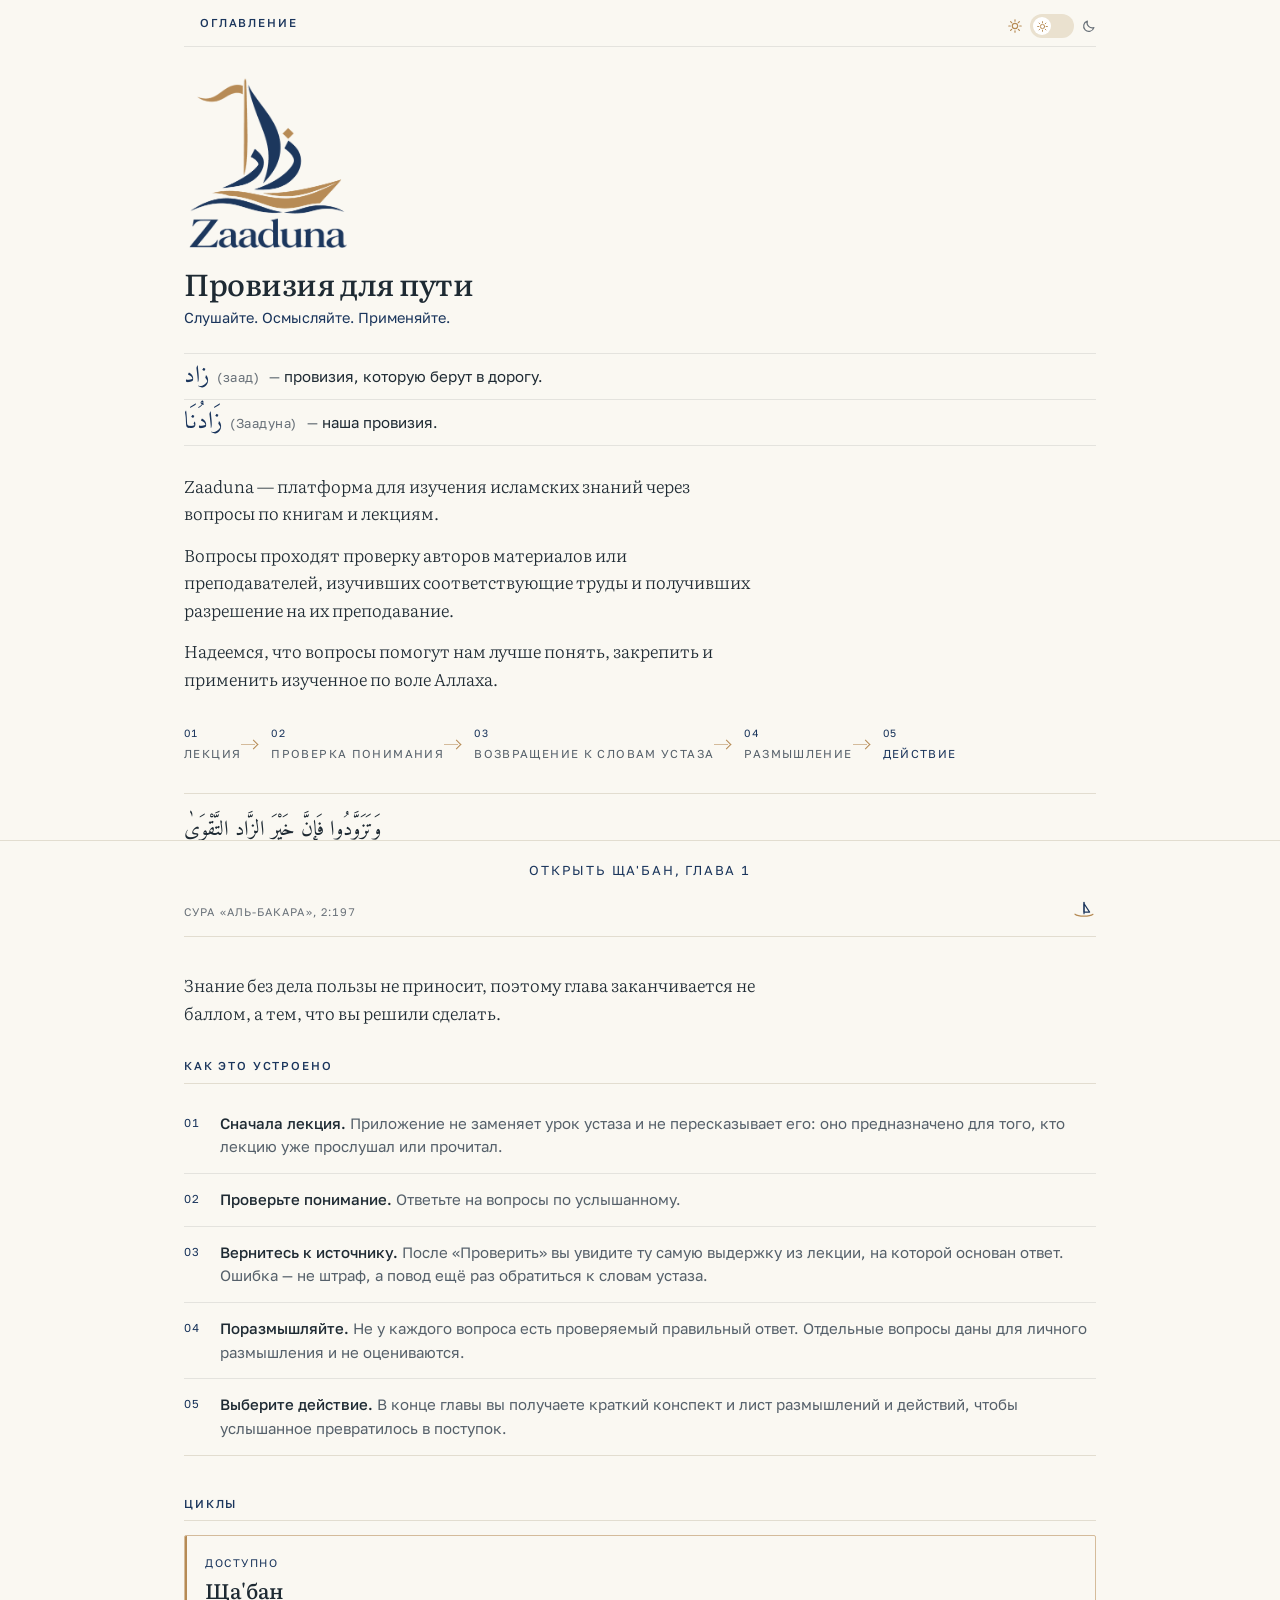
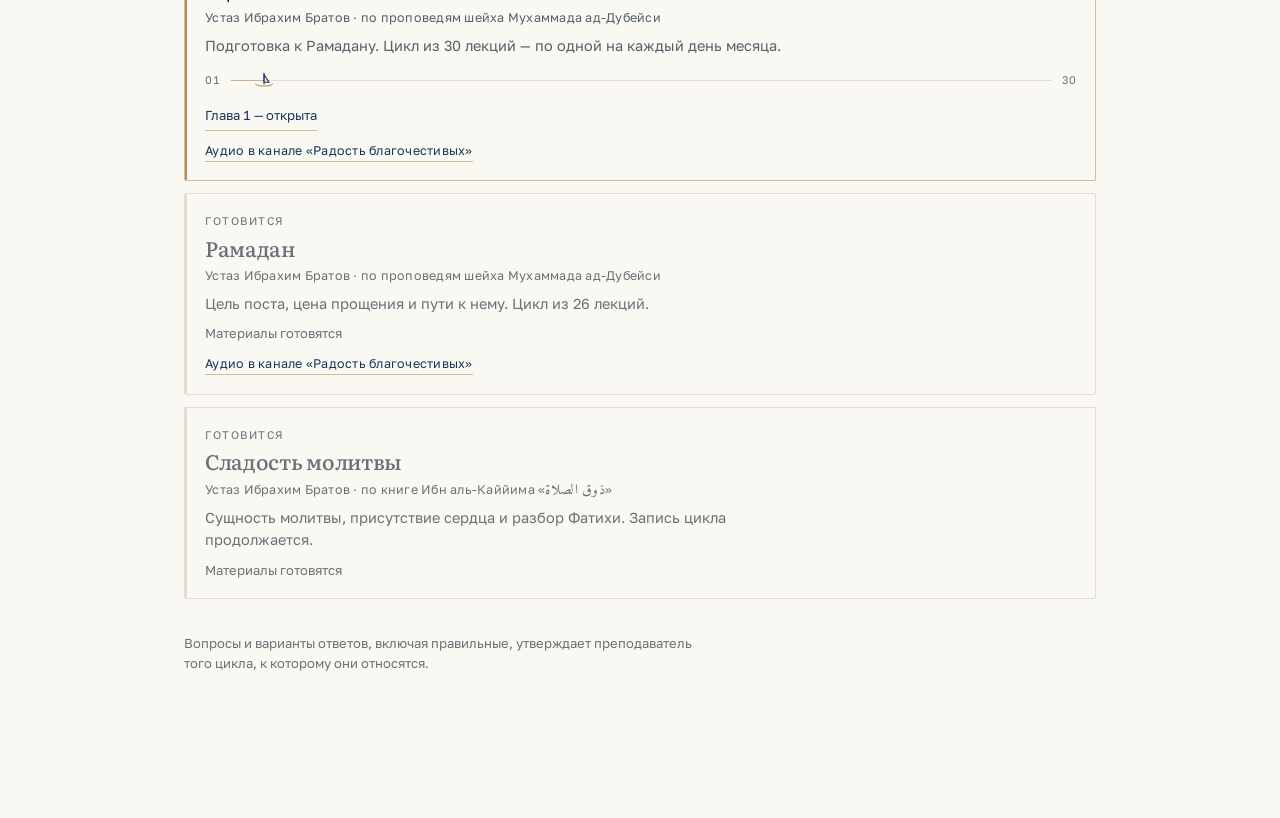
==== commit f89a70d9: "Описание тремя предложениями, последнее переписано Каждое предложение стоит отдельно: так видно, что" ====
--- a/index.html
+++ b/index.html
@@ -57,7 +57,9 @@
       </div>
     </dl>
     <div class="lede">
-      <p>Zaaduna — платформа для изучения исламских знаний через вопросы по книгам и лекциям. Вопросы проходят проверку авторов материалов или преподавателей, изучивших соответствующие труды и получивших разрешение на их преподавание. Они помогают лучше понять, закрепить и применить изученное.</p>
+      <p>Zaaduna — платформа для изучения исламских знаний через вопросы по книгам и лекциям.</p>
+      <p>Вопросы проходят проверку авторов материалов или преподавателей, изучивших соответствующие труды и получивших разрешение на их преподавание.</p>
+      <p>Надеемся, что вопросы помогут нам лучше понять, закрепить и применить изученное по воле Аллаха.</p>
     </div>
 
     <ol class="path" aria-label="Порядок работы с главой">
